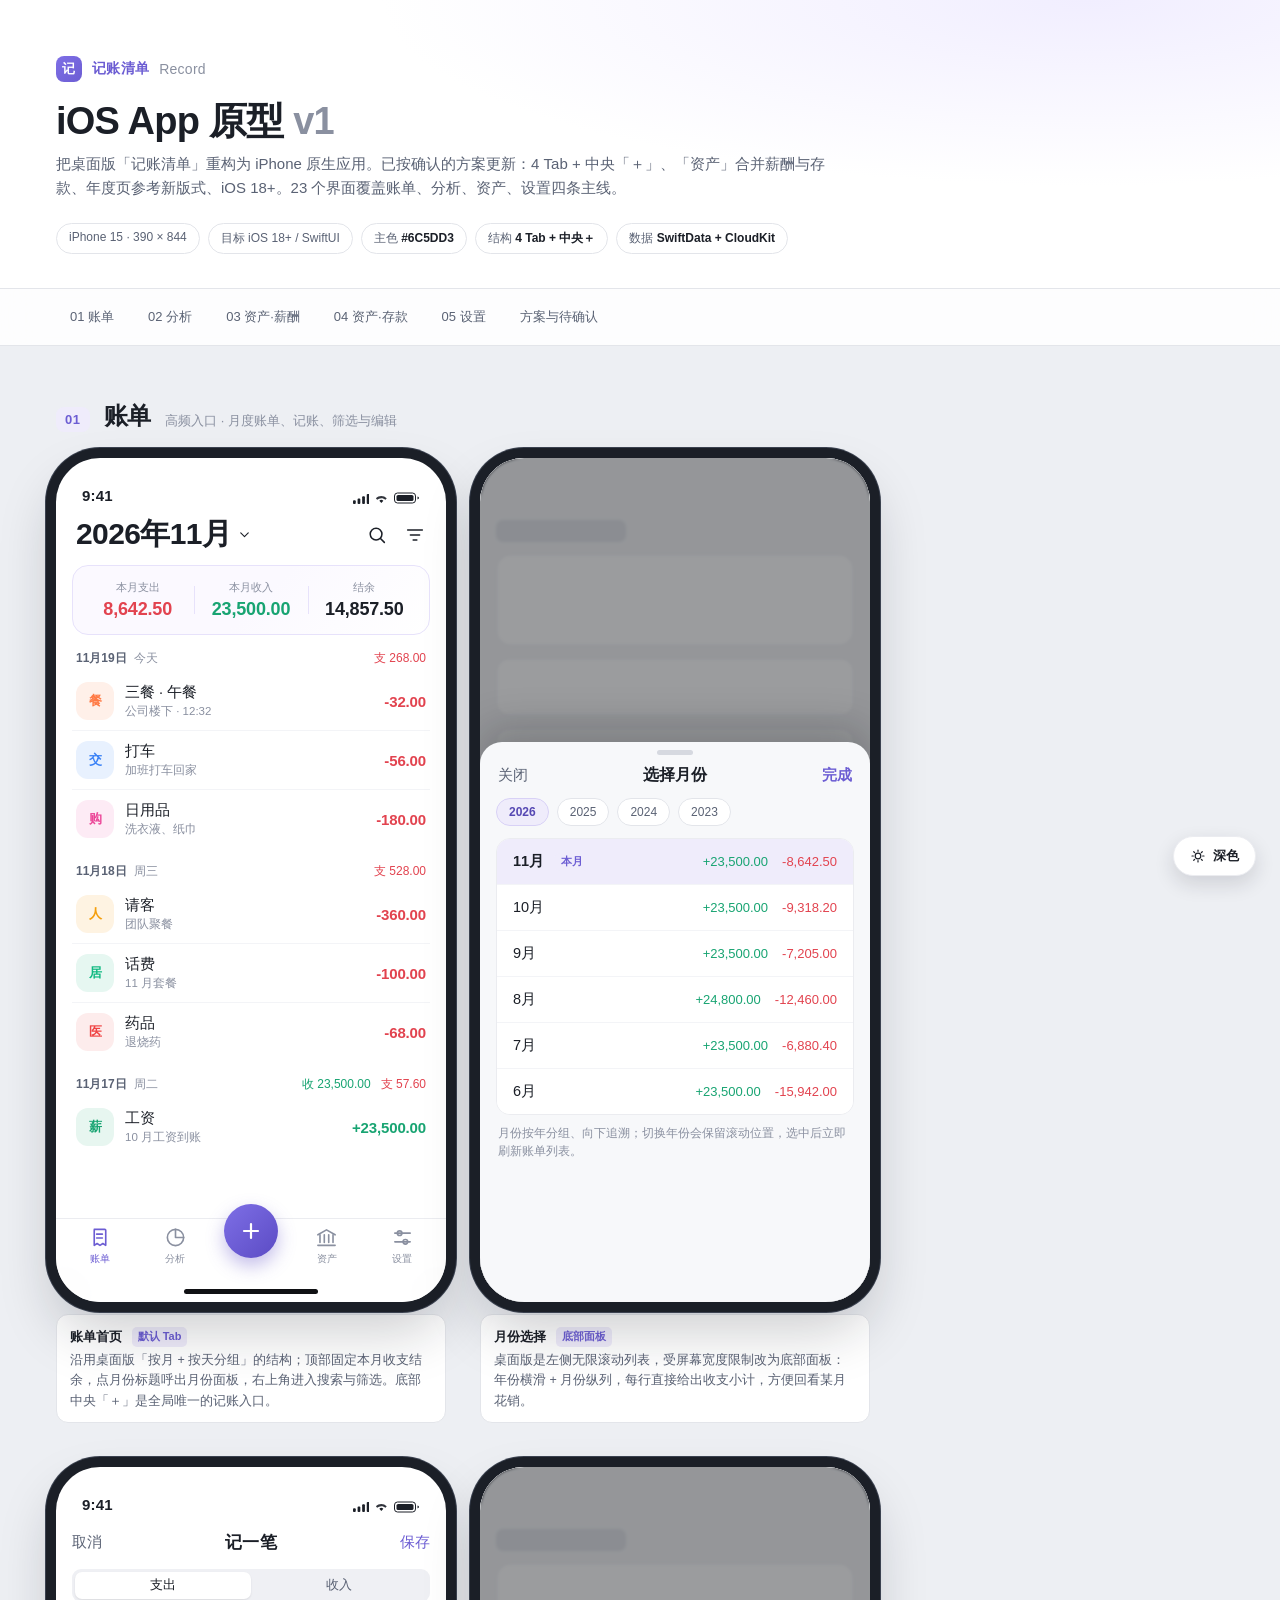
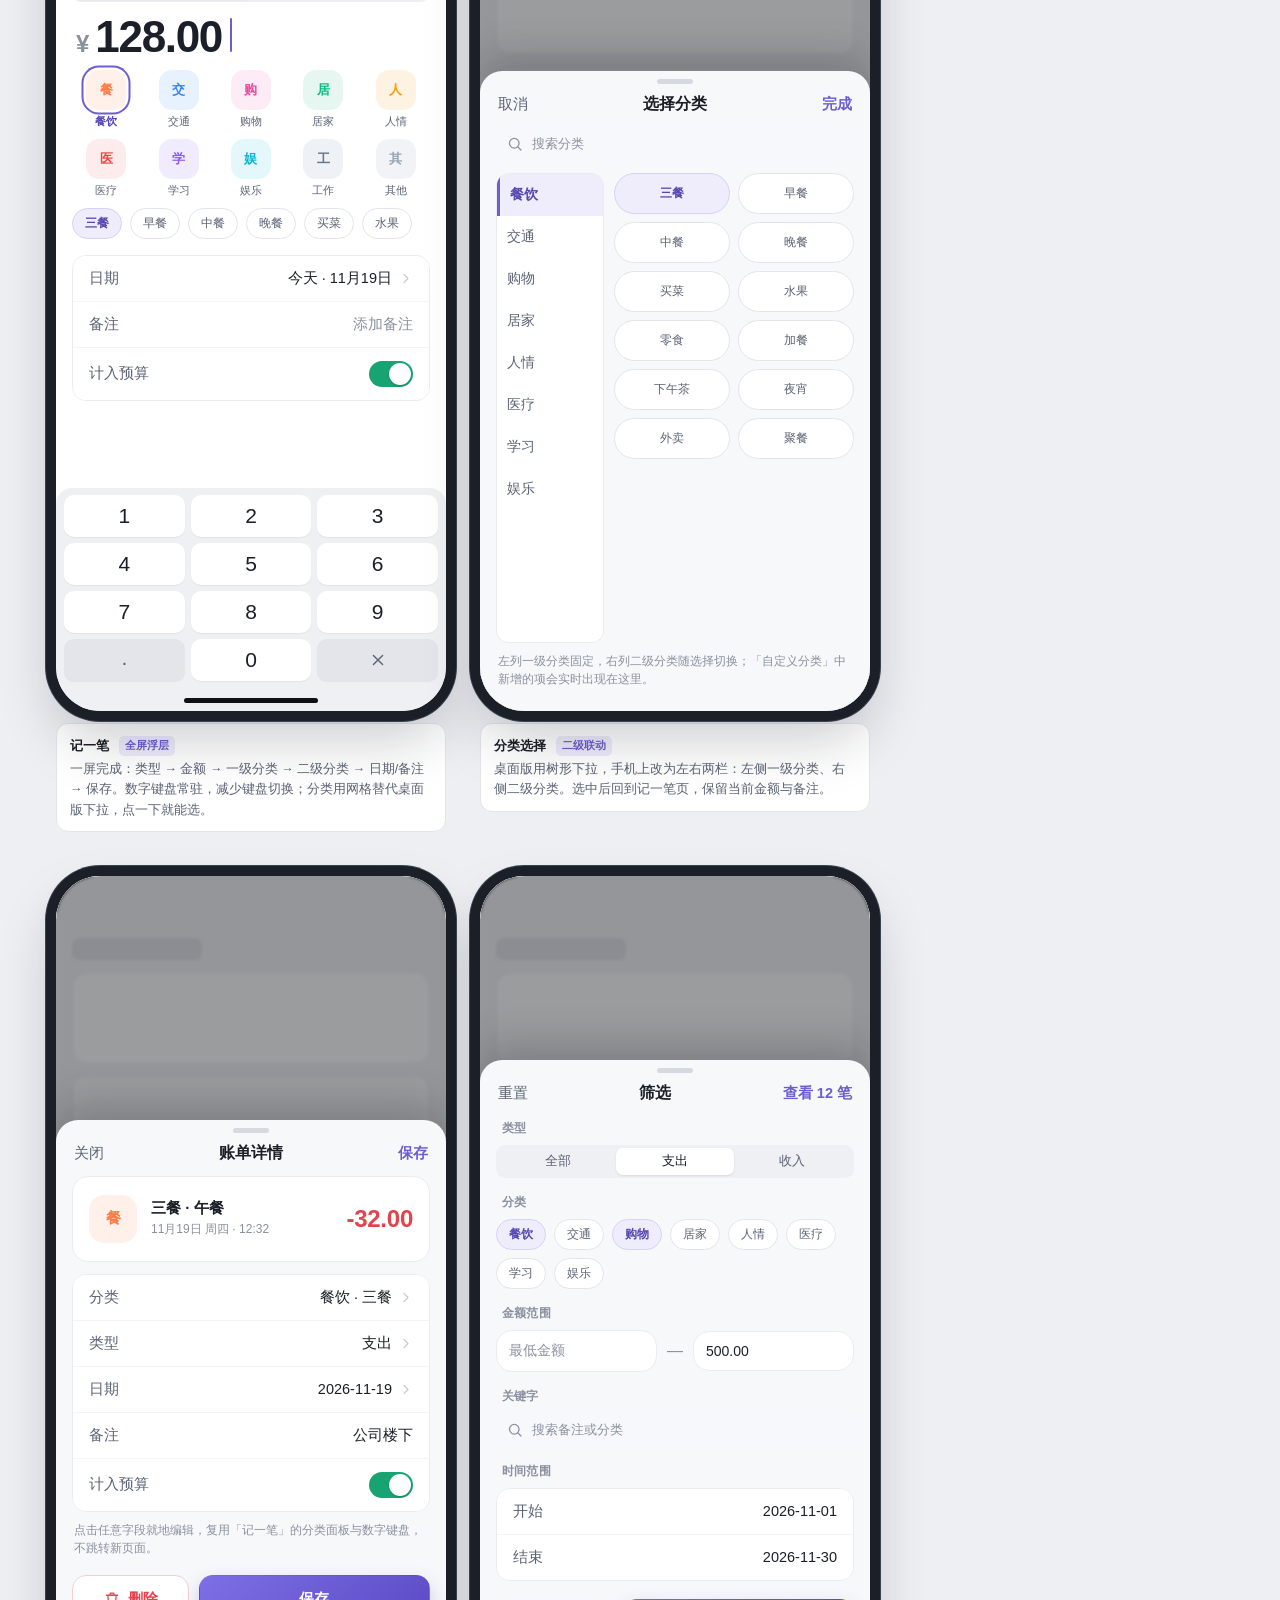
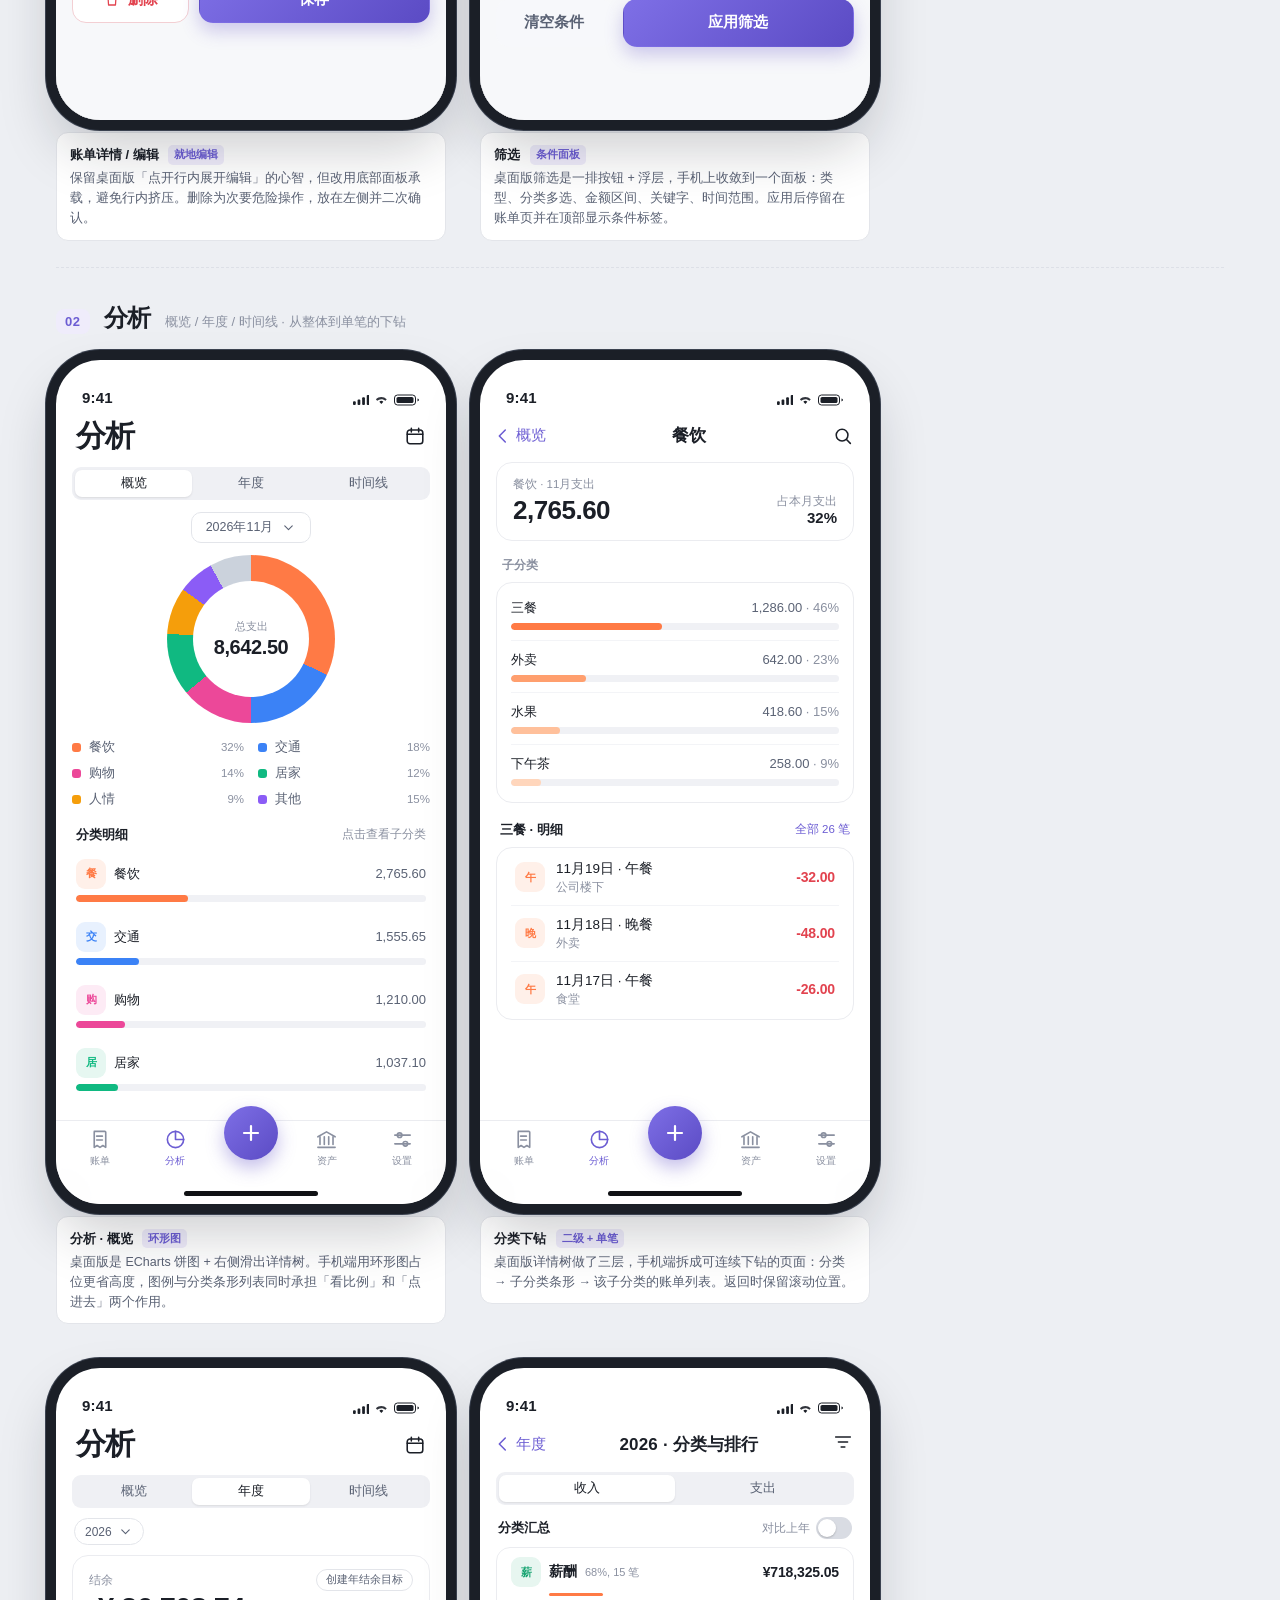
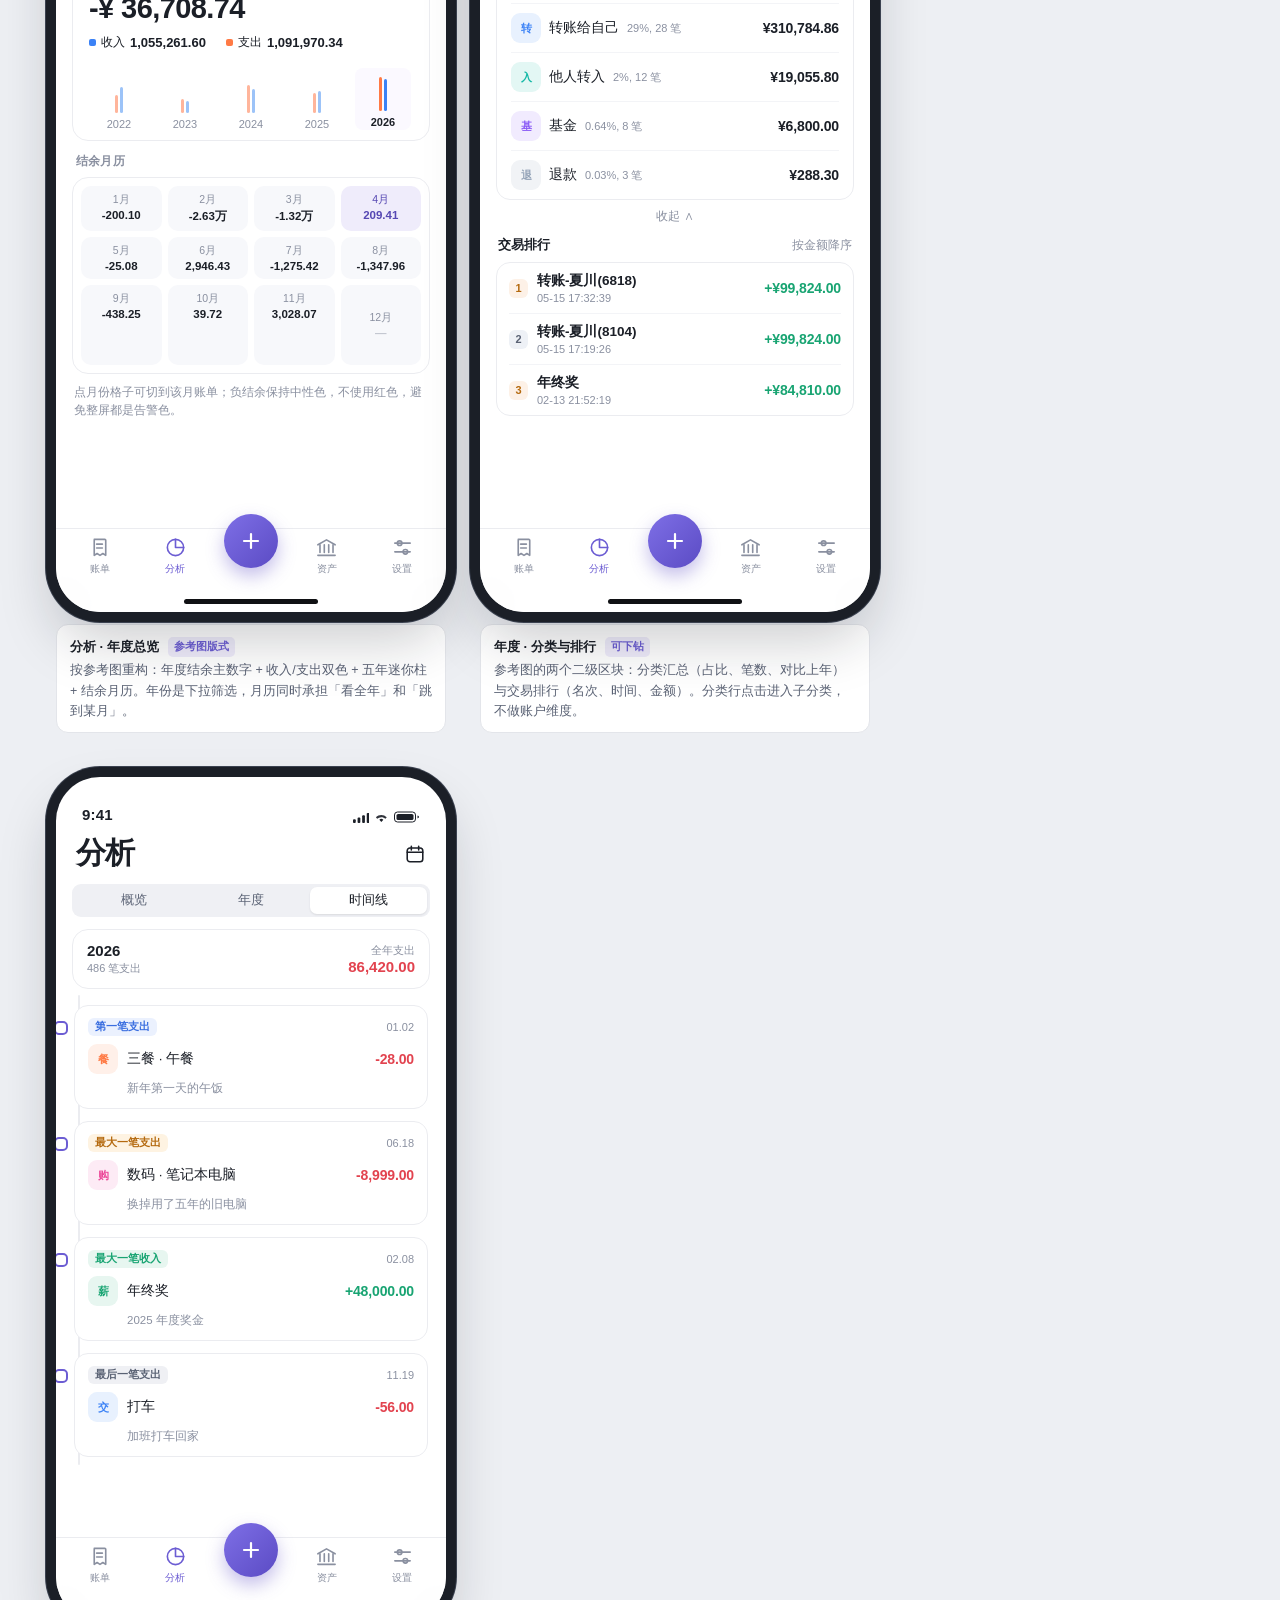
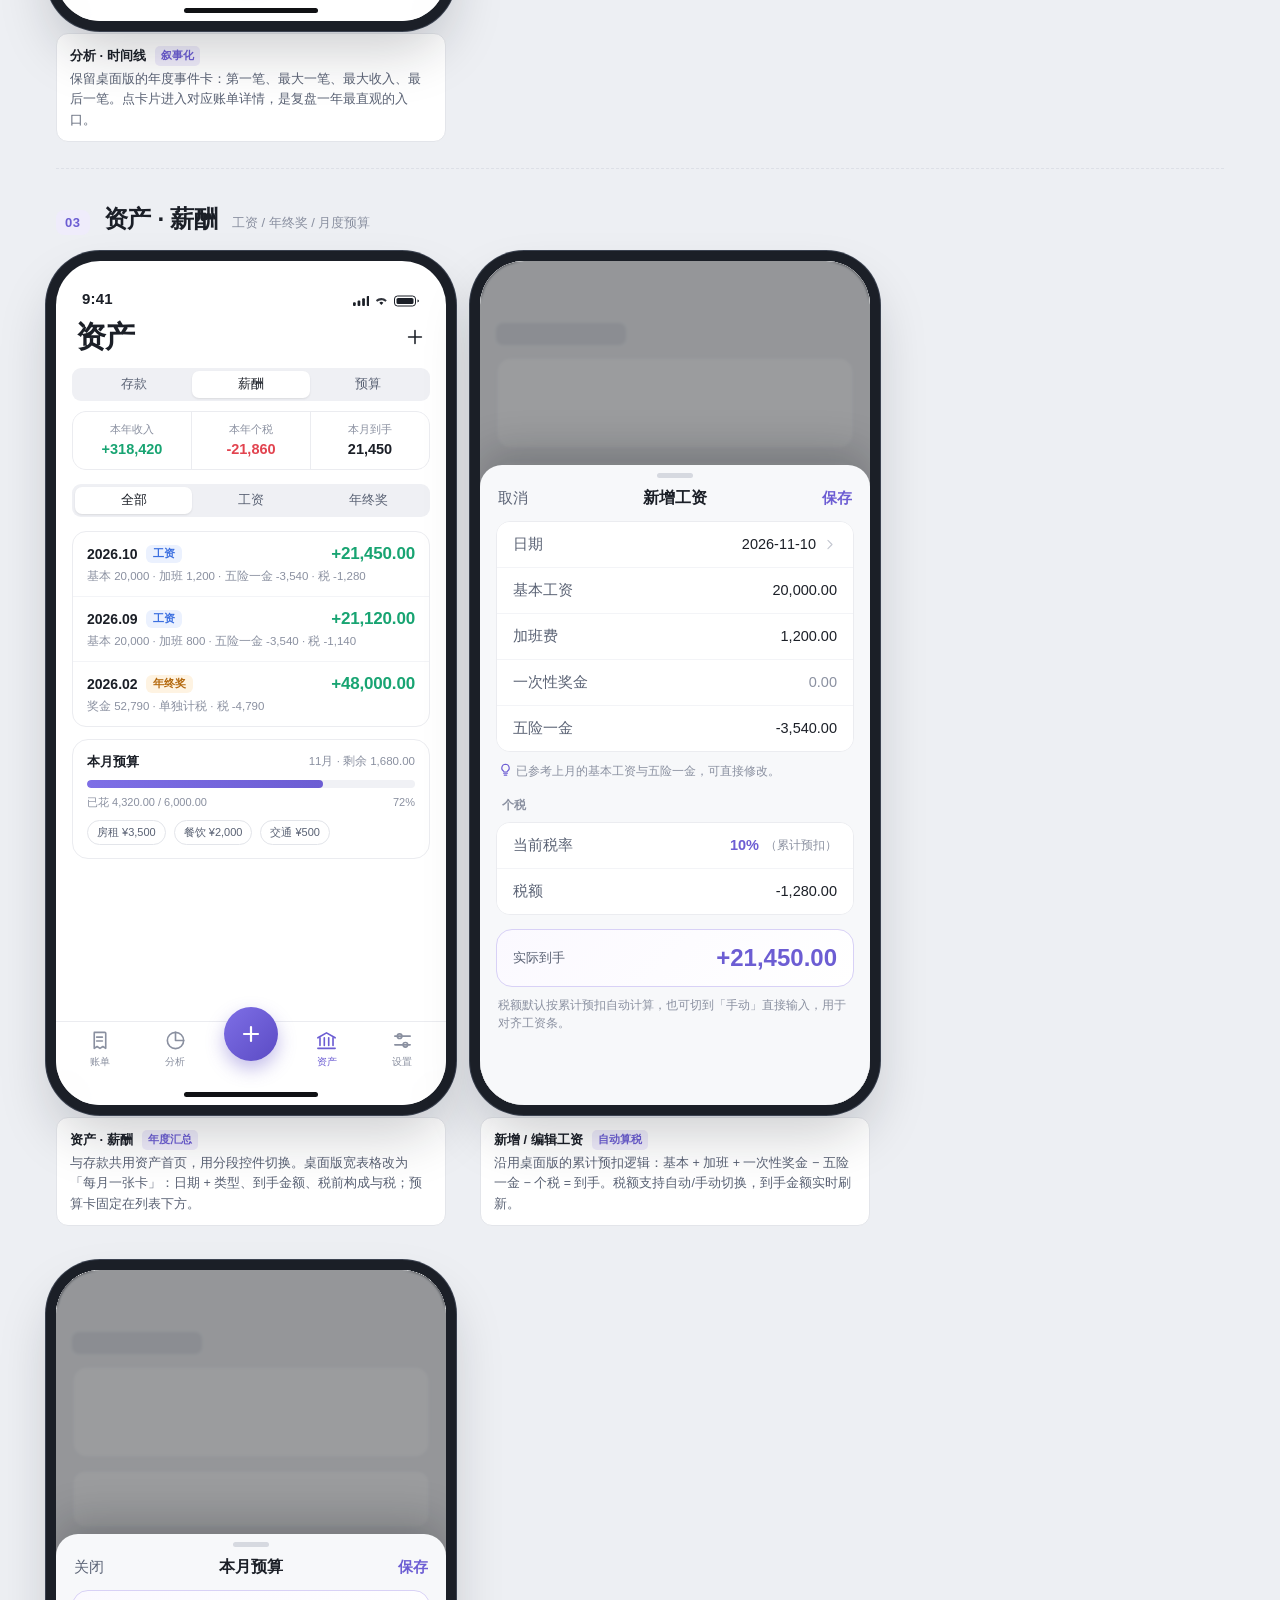
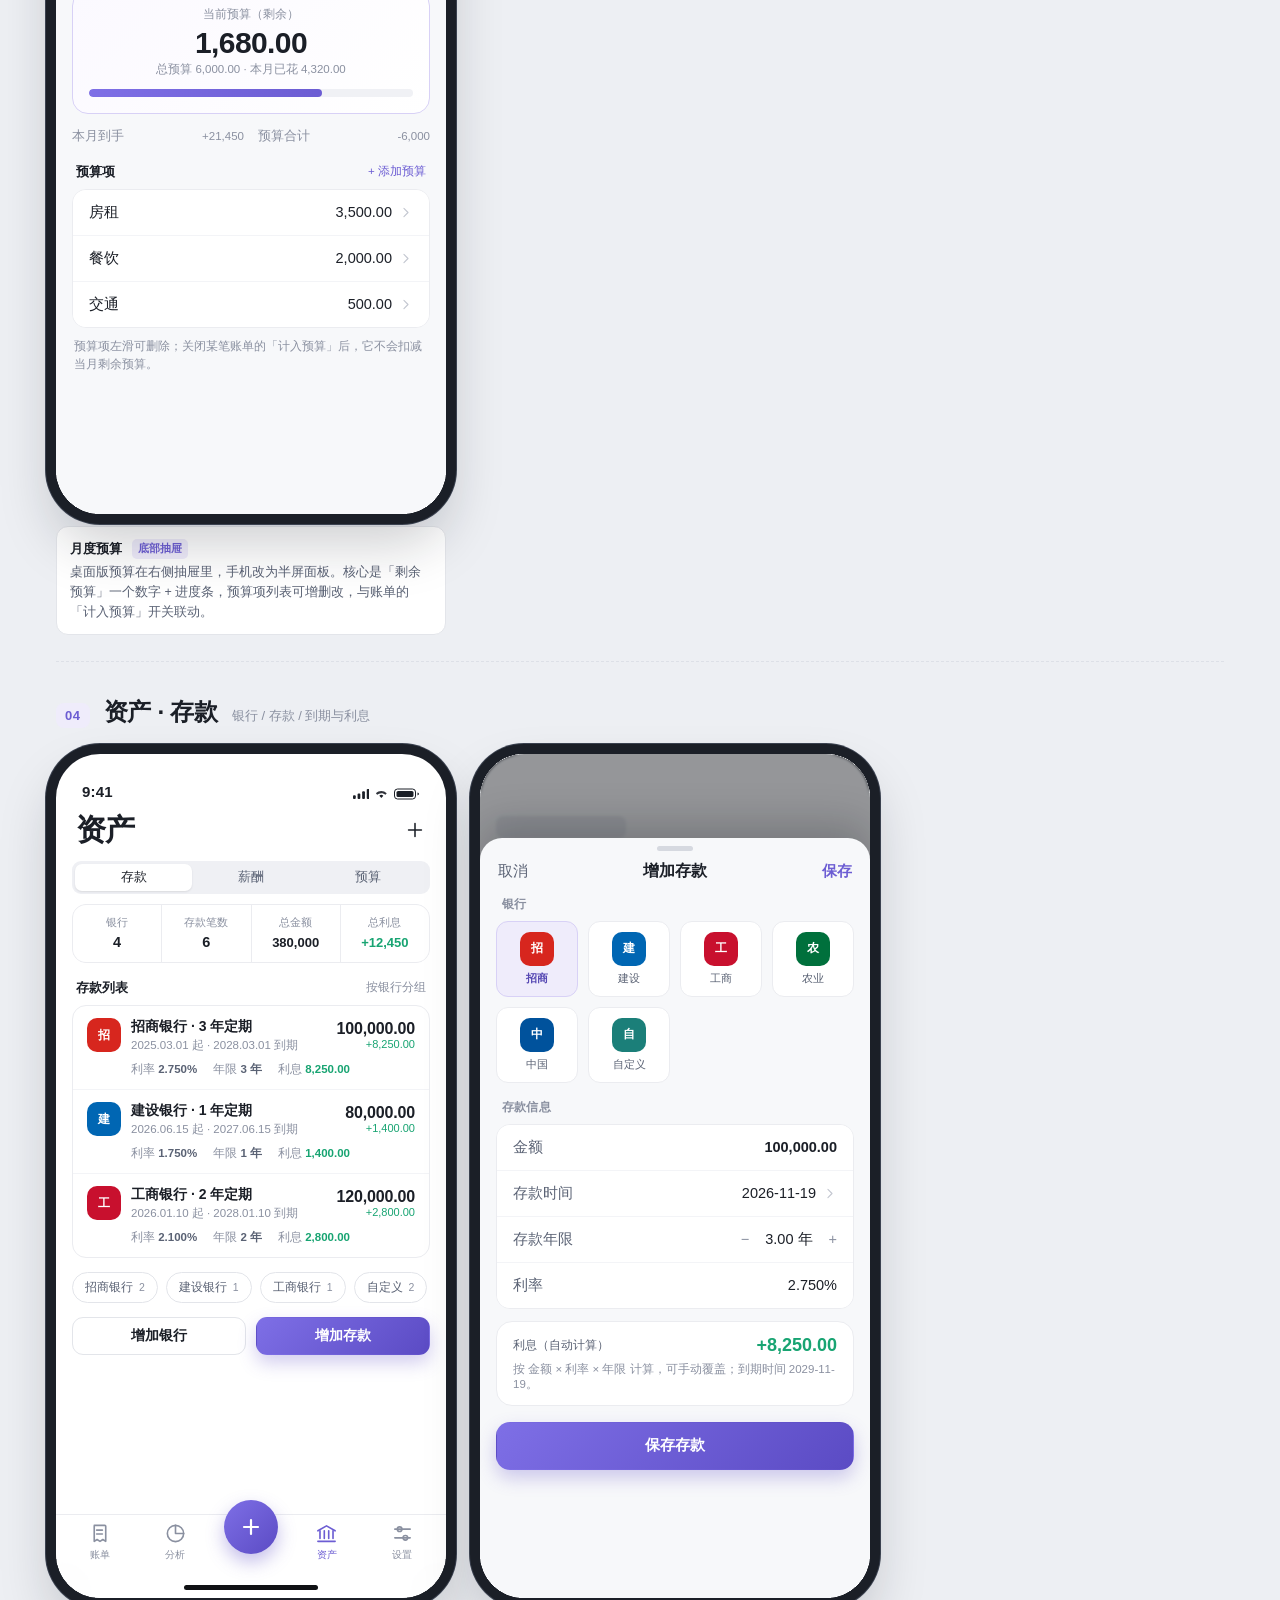
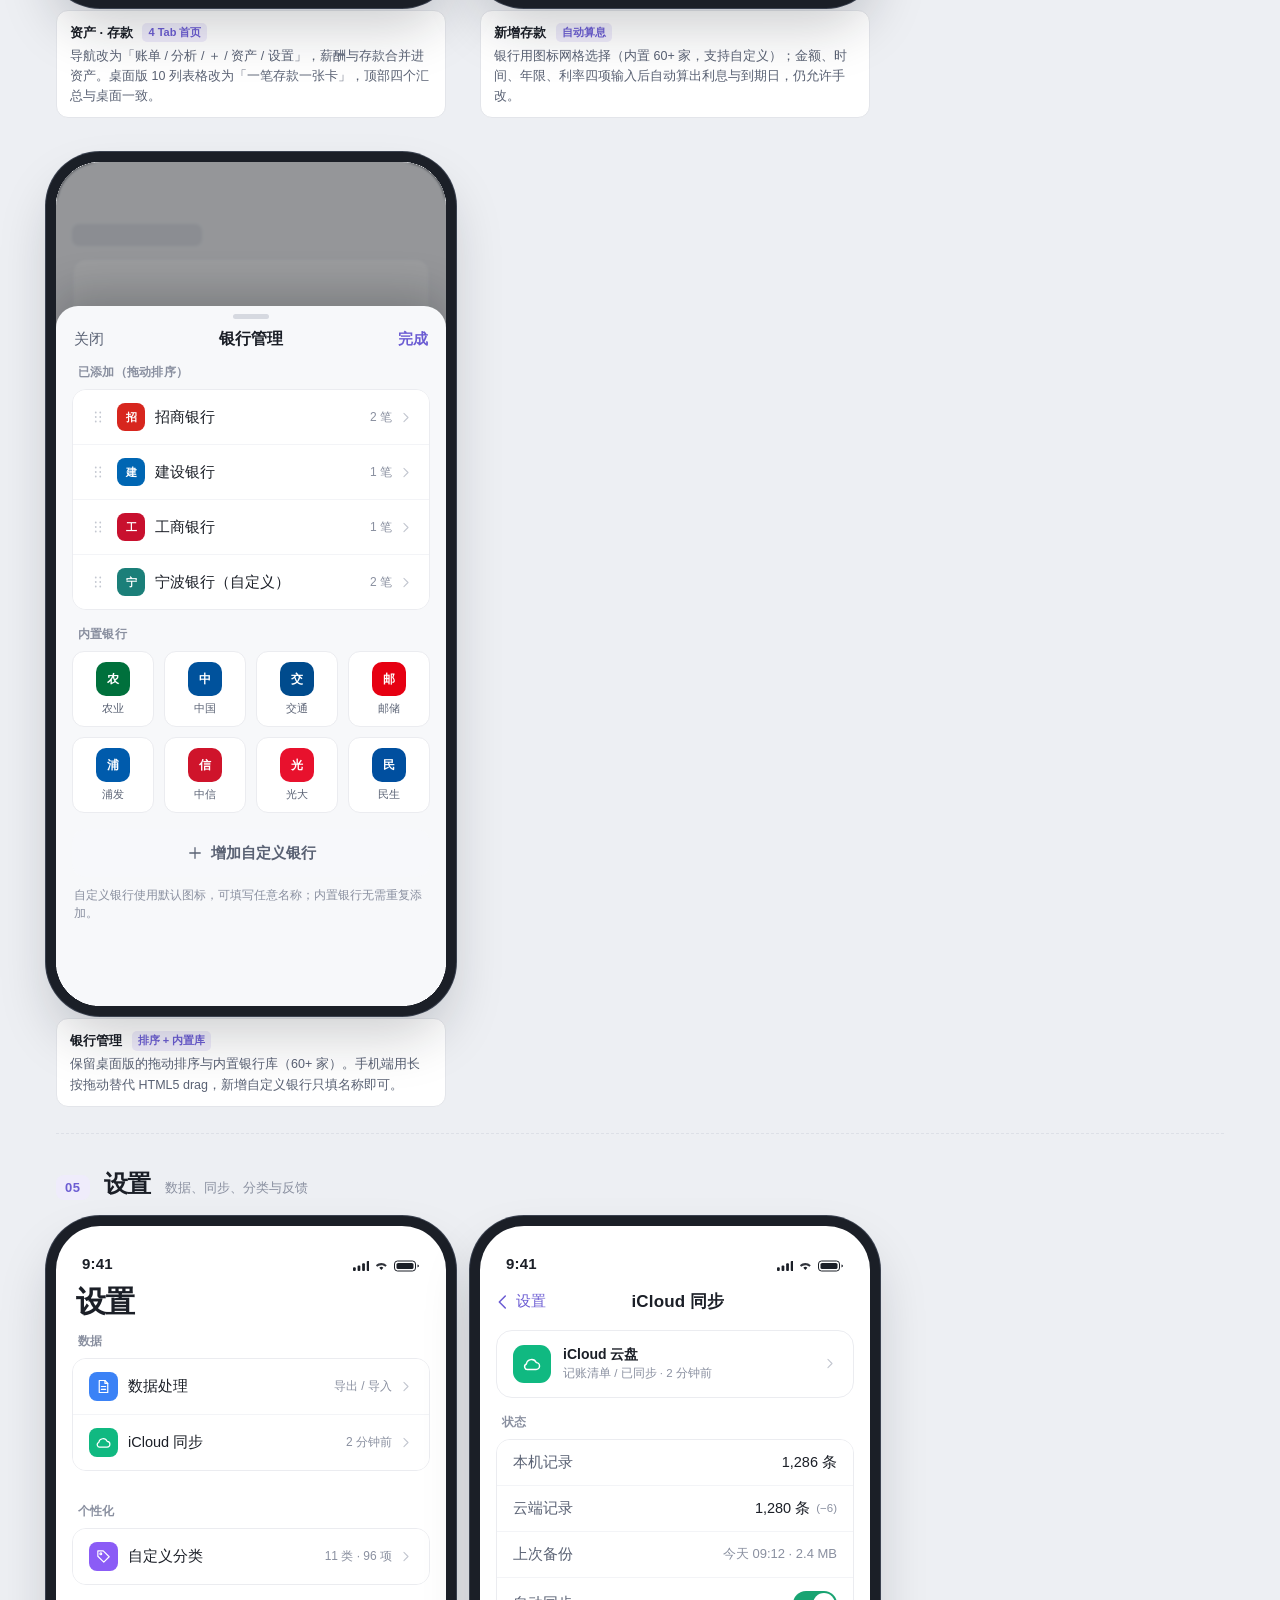
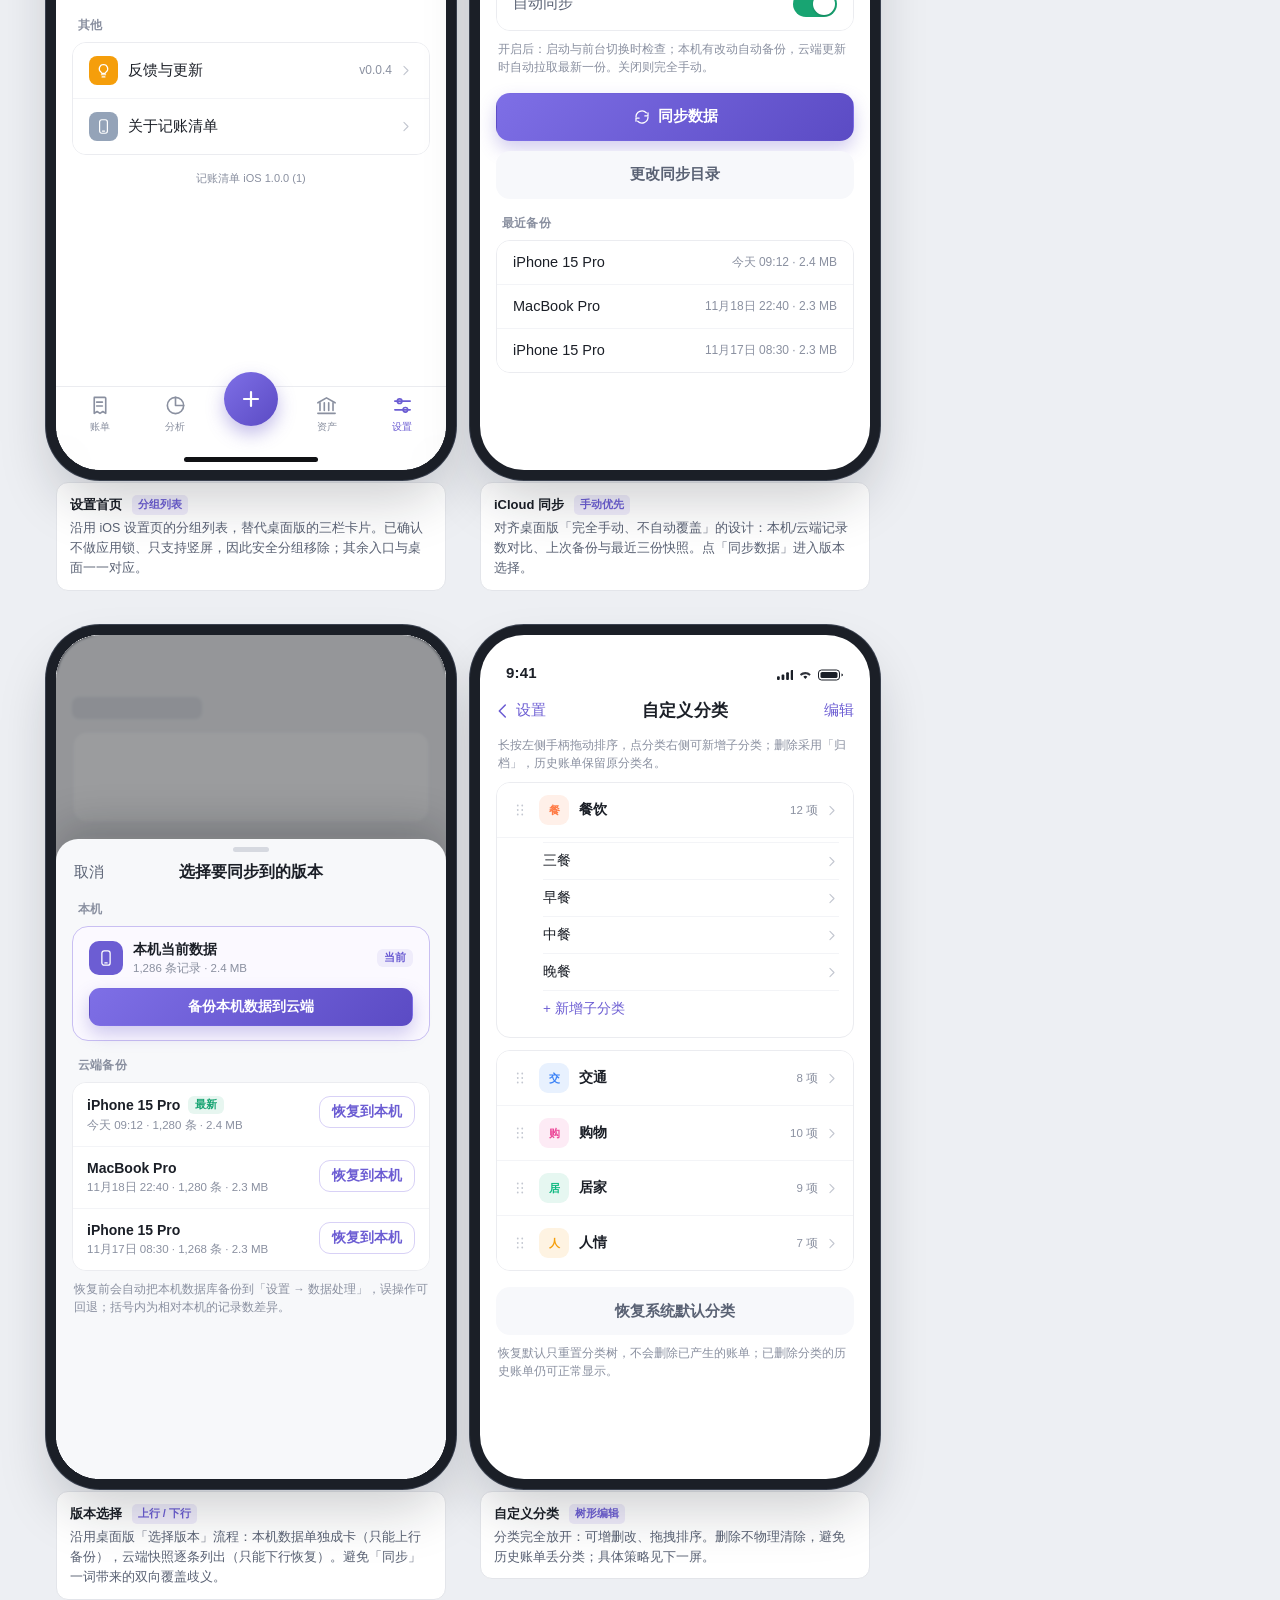
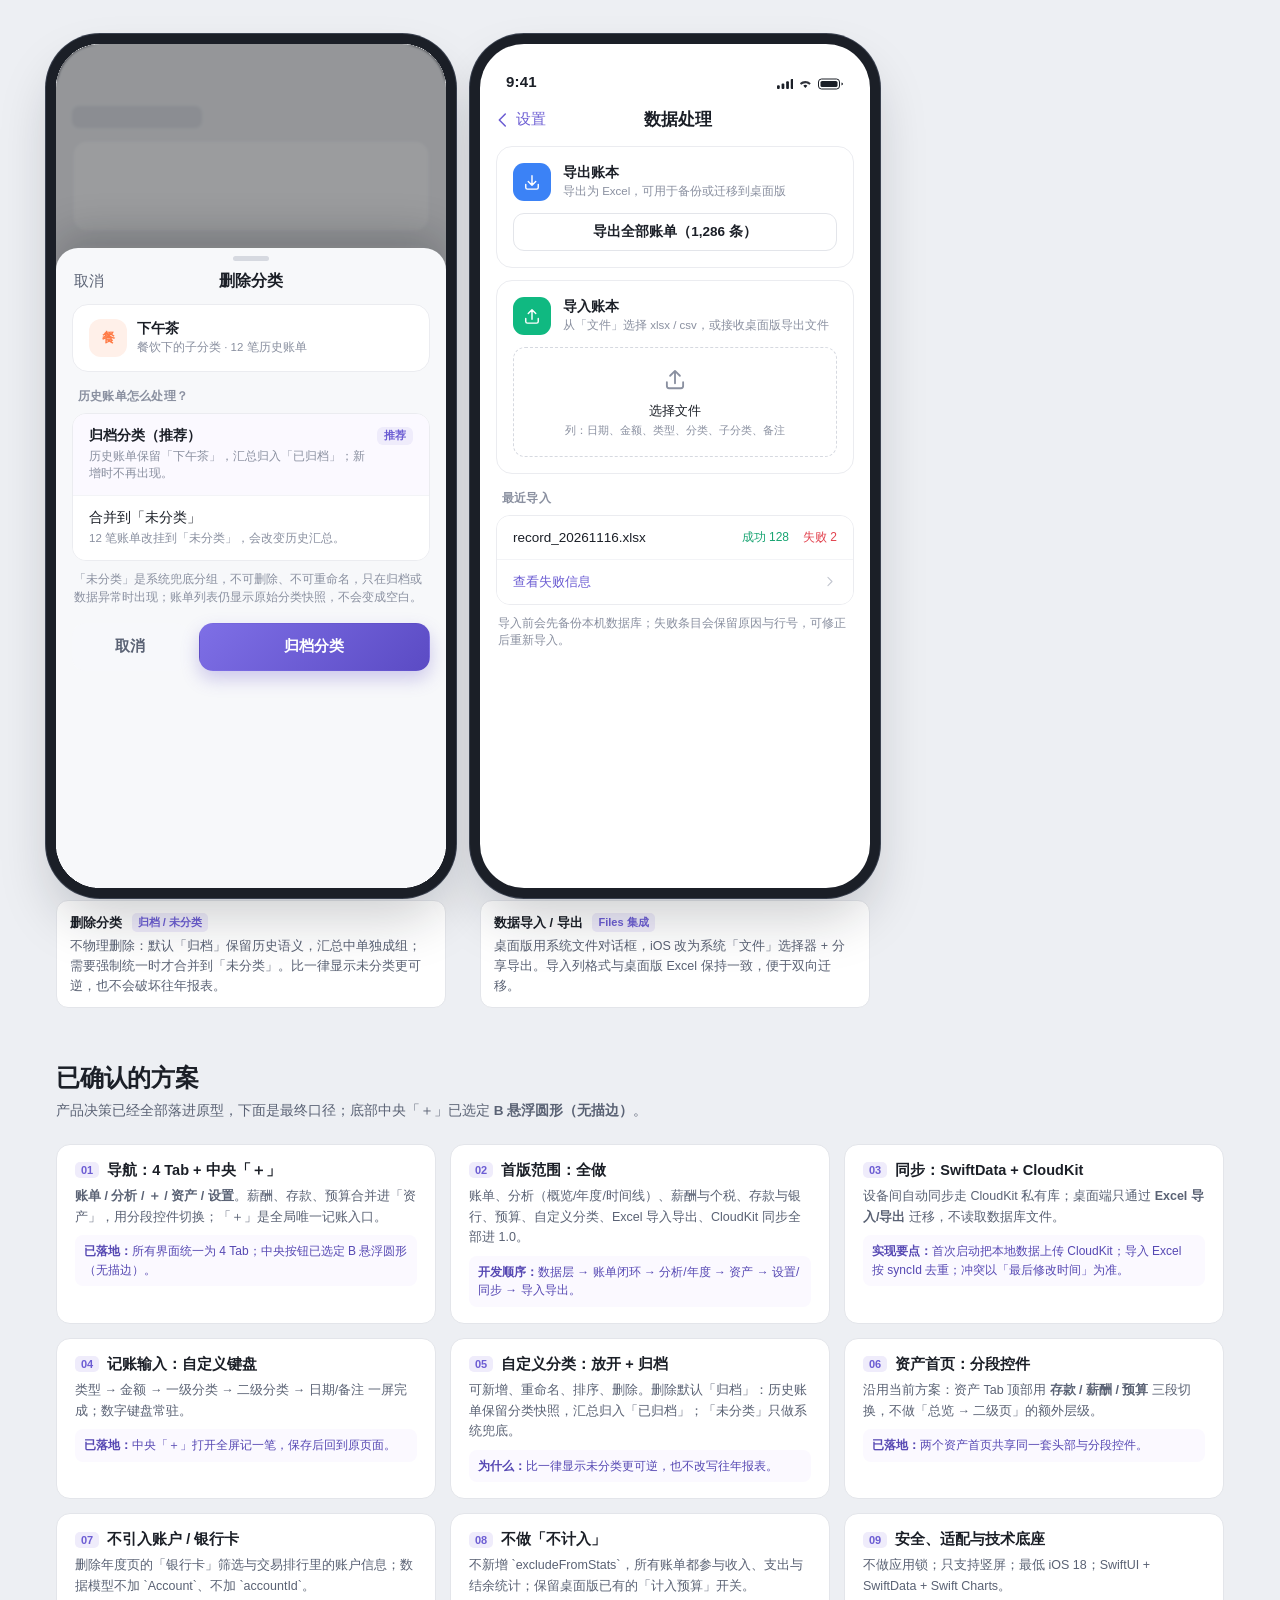
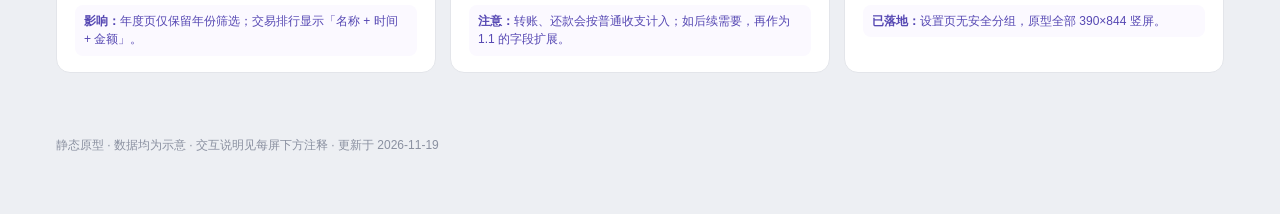
==== prototype/index.html @ 103110d0 "init" ====
<!doctype html>
<html lang="zh-CN">
<head>
<meta charset="utf-8">
<meta name="viewport" content="width=device-width, initial-scale=1">
<title>记账清单 · iOS App 原型 v1</title>
<script>
  (function () {
    var params = new URLSearchParams(location.search);
    var theme = params.get('theme') || localStorage.getItem('record-theme') || 'light';
    document.documentElement.dataset.theme = theme;
  })();
</script>
<style>
:root{
  --board-bg:#EDEFF3; --bg:#F4F5F7; --surface:#FFFFFF; --subtle:#F7F8FB; --track:#F0F1F5;
  --divider-soft:#F3F4F7; --border:#EBECF0; --border-strong:#E3E5EA; --board-border:#DDE0E7;
  --text:#1B1F27; --text2:#5A6274; --text3:#8A90A0;
  --brand:#6C5DD3; --brand-dark:#5648B3; --brand-soft:#EFECFB; --brand-border:#D8D1F6;
  --brand-light:#7E6FE6; --brand-deep:#5B4BC4;
  --exp:#E2434F; --inc:#18A472;
  --chevron:#C3C7D0; --grabber:#D6D9E0; --homebar:#101114;
  --summary-bg:#FBF9FF; --summary-border:#E7E2FB;
  --seg-bg:#EFF0F4; --keypad-bg:#EFF0F4; --key-fn:#E3E5EA;
  --salary-text:#3B6FE0; --salary-bg:#EBF1FE; --bonus-text:#B4690E; --bonus-bg:#FEF3E2; --rank-bg:#FDF1E7; --selection-border:#6C5DD3;
  --sheet-bg:#F7F8FA; --nav-bg:rgba(255,255,255,.86); --tabbar-bg:rgba(255,255,255,.94);
  --board-header-bg:radial-gradient(120% 140% at 85% 0%,#F1EEFF 0%,#FFFFFF 46%,#FFFFFF 100%);
  --muted-bar:#E4E6EC; --track-chip:#EEF1F6; --toggle-off:#D9DCE3; --danger-border:#F3CFD3;
}
:root[data-theme="dark"]{
  --board-bg:#0B0D11; --bg:#0F1115; --surface:#171A21; --subtle:#1B1F27; --track:#242832;
  --divider-soft:#22262F; --border:#2A2F3A; --border-strong:#333A46; --board-border:#2A2F3A;
  --text:#F2F4F8; --text2:#B4BCCA; --text3:#8A93A5;
  --brand:#9B8CFF; --brand-dark:#C4BAFF; --brand-soft:#2A2440; --brand-border:#4A4070;
  --brand-light:#8B7BF0; --brand-deep:#6C5DD3;
  --exp:#FF6B76; --inc:#3FD39A;
  --chevron:#5A6274; --grabber:#3A404C; --homebar:#F2F4F8;
  --summary-bg:#1C1830; --summary-border:#2F2848;
  --seg-bg:#242832; --keypad-bg:#11141A; --key-fn:#2A2F3A;
  --salary-text:#8FB2FF; --salary-bg:#1E2A44; --bonus-text:#FFC15C; --bonus-bg:#3A2B17; --rank-bg:#3A2B17; --selection-border:#3F3A5C;
  --sheet-bg:#161920; --nav-bg:rgba(15,17,21,.86); --tabbar-bg:rgba(23,26,33,.94);
  --board-header-bg:radial-gradient(120% 140% at 85% 0%,#1C1830 0%,#0F1115 46%,#0F1115 100%);
  --muted-bar:#2A2F3A; --track-chip:#242832; --toggle-off:#3A404C; --danger-border:#5A2A2F;
}
*{box-sizing:border-box;-webkit-font-smoothing:antialiased}
html,body{margin:0}
body{background:var(--board-bg);color:var(--text);font-family:-apple-system,BlinkMacSystemFont,"SF Pro Text","PingFang SC","Helvetica Neue",Arial,sans-serif}

.board-header{padding:56px 56px 34px;background:var(--board-header-bg);border-bottom:1px solid var(--border-strong)}
.brand{display:flex;align-items:center;gap:10px;font-size:14px;font-weight:600;letter-spacing:.02em;color:var(--brand)}
.brand .dot{width:26px;height:26px;border-radius:8px;background:linear-gradient(135deg,var(--brand-light),var(--brand));display:grid;place-items:center;color:#fff;font-size:13px;font-weight:700}
.brand .en{color:var(--text3);font-weight:500}
.board-header h1{margin:18px 0 8px;font-size:38px;line-height:1.15;letter-spacing:-.02em}
.board-header .sub{margin:0;max-width:780px;font-size:15px;line-height:1.65;color:var(--text2)}
.meta{display:flex;flex-wrap:wrap;gap:8px;margin-top:22px}
.pill{font-size:12px;color:var(--text2);background:var(--surface);border:1px solid var(--border-strong);border-radius:999px;padding:6px 12px}
.pill b{color:var(--text);font-weight:600}

.board-nav{position:sticky;top:0;z-index:20;display:flex;gap:6px;flex-wrap:wrap;padding:12px 56px;background:var(--nav-bg);backdrop-filter:blur(18px);border-bottom:1px solid var(--border-strong)}
.board-nav a,.board-nav a:visited{font-size:13px;color:var(--text2);text-decoration:none;padding:7px 14px;border-radius:8px}
.board-nav a:hover{background:var(--brand-soft);color:var(--brand-dark)}

main{padding:20px 56px}
.group{padding:34px 0 26px;border-bottom:1px dashed var(--board-border);scroll-margin-top:64px}
.group:last-child{border-bottom:none}
.group-head{display:flex;align-items:flex-end;gap:14px;margin-bottom:26px}
.group-num{font-size:13px;font-weight:700;color:var(--brand);background:var(--brand-soft);border-radius:8px;padding:5px 9px;letter-spacing:.04em}
.group-head h2{margin:0;font-size:24px;letter-spacing:-.01em}
.group-head p{margin:0 0 2px;font-size:13px;color:var(--text3);line-height:1.5}

.screens{display:flex;flex-wrap:wrap;gap:44px 34px;align-items:flex-start}
figure{margin:0;width:390px;display:flex;flex-direction:column;gap:12px}
figcaption{font-size:12.5px;line-height:1.62;color:var(--text2);background:var(--surface);border:1px solid var(--border-strong);border-radius:12px;padding:11px 13px}
figcaption b{display:block;margin-bottom:3px;font-size:13px;color:var(--text);font-weight:600}
.tagline{display:inline-block;font-size:11px;font-weight:600;color:var(--brand);background:var(--brand-soft);border-radius:5px;padding:1px 6px;margin-left:6px;vertical-align:1px}

.phone{position:relative;width:390px;height:844px;flex:0 0 auto;overflow:hidden;background:var(--surface);border-radius:44px;display:flex;flex-direction:column;box-shadow:0 0 0 10px #1B1F27,0 0 0 11px #3B4250,0 28px 56px rgba(20,23,32,.22)}

.sb{height:54px;flex:0 0 54px;display:flex;align-items:flex-end;justify-content:space-between;padding:0 26px 8px;font-size:15px;font-weight:600;letter-spacing:.01em}
.sb-icons{display:flex;align-items:center;gap:5px}
.sb-icons svg{height:11px;width:auto;fill:currentColor}
.sb-icons .battery{height:12px}

.nav{flex:0 0 44px;display:flex;align-items:center;justify-content:space-between;padding:0 16px;gap:8px}
.nav-title{font-size:17px;font-weight:600;letter-spacing:.01em}
.nav .link{font-size:15px;color:var(--brand)}
.nav .link.muted{color:var(--text2)}
.nav .icons{display:flex;gap:16px;color:var(--text)}
.nav .icons svg,.nav .back svg{width:22px;height:22px}
.nav .back{display:flex;align-items:center;gap:2px;font-size:15px;color:var(--brand);margin-left:-4px}

.ico{width:22px;height:22px;fill:none;stroke:currentColor;stroke-width:1.7;stroke-linecap:round;stroke-linejoin:round;flex:0 0 auto}
.ico.sm{width:18px;height:18px}
.ico.xs{width:15px;height:15px;stroke-width:1.8}
.chev{color:var(--chevron)}

.large{padding:2px 20px 10px;display:flex;align-items:center;justify-content:space-between;gap:10px}
.large h3{margin:0;font-size:30px;font-weight:700;letter-spacing:-.02em;display:flex;align-items:center;gap:6px}
.large .icons{display:flex;gap:16px}

.body{flex:1;min-height:0;overflow:hidden;padding:0 16px}

.card{background:var(--surface);border:1px solid var(--border);border-radius:16px}
.muted{color:var(--text3)}
.nums{font-variant-numeric:tabular-nums}
.b600{font-weight:600}
.exp{color:var(--exp)} .inc{color:var(--inc)} .pri{color:var(--brand)}

.summary{display:flex;padding:14px 8px;border-radius:16px;background:linear-gradient(135deg,var(--summary-bg) 0%,var(--summary-bg) 52%,var(--surface) 100%);border:1px solid var(--summary-border)}
.summary .col{flex:1;text-align:center;position:relative}
.summary .col+.col::before{content:"";position:absolute;left:0;top:6px;bottom:6px;width:1px;background:var(--summary-border)}
.summary .lbl{display:block;font-size:11px;color:var(--text3);margin-bottom:4px}
.summary .num{font-size:18px;font-weight:700;letter-spacing:-.01em;font-variant-numeric:tabular-nums}

.day-head{display:flex;align-items:center;justify-content:space-between;padding:15px 4px 5px;font-size:12px;color:var(--text3)}
.day-head .l{display:flex;align-items:center;gap:7px}
.day-head .d{font-size:12px;font-weight:600;color:var(--text2)}
.day-head .sum{display:flex;gap:10px;font-variant-numeric:tabular-nums}

.row{display:flex;align-items:center;gap:11px;padding:10px 4px}
.row+.row{border-top:1px solid var(--divider-soft)}
.cat{width:38px;height:38px;border-radius:12px;background:var(--bgc);color:var(--c);display:grid;place-items:center;font-size:13px;font-weight:600;flex:0 0 auto;font-style:normal}
.cat.lg{width:48px;height:48px;border-radius:15px;font-size:15px}
.cat.sm{width:30px;height:30px;border-radius:9px;font-size:11px}
.row-main{flex:1;min-width:0}
.row-title{font-size:14.5px;font-weight:500;display:flex;align-items:center;gap:6px}
.row-sub{font-size:11.5px;color:var(--text3);margin-top:2px;white-space:nowrap;overflow:hidden;text-overflow:ellipsis}
.amt{font-size:15px;font-weight:600;font-variant-numeric:tabular-nums;letter-spacing:-.01em;white-space:nowrap}

.tabbar{position:relative;flex:0 0 84px;display:flex;padding:7px 6px 0;border-top:1px solid var(--border);background:var(--tabbar-bg);backdrop-filter:blur(20px)}
.tab{flex:1;display:flex;flex-direction:column;align-items:center;gap:3px;font-size:10px;color:var(--text3)}
.tab svg{width:23px;height:23px}
.tab.on{color:var(--brand)}
.tab.add{position:relative;align-items:center}
.tab.add .plus{width:54px;height:54px;border-radius:50%;background:linear-gradient(135deg,var(--brand-light),var(--brand-deep));color:#fff;display:grid;place-items:center;margin-top:-22px;box-shadow:0 8px 18px rgba(92,75,196,.36)}
.tab.add .plus svg{width:24px;height:24px;stroke-width:2.2}
.homebar{position:absolute;left:50%;bottom:8px;transform:translateX(-50%);width:134px;height:5px;border-radius:3px;background:var(--homebar)}
.fab{position:absolute;right:18px;bottom:100px;width:54px;height:54px;border-radius:18px;background:linear-gradient(135deg,var(--brand-light),var(--brand-deep));color:#fff;display:grid;place-items:center;box-shadow:0 10px 22px rgba(92,75,196,.42)}
.fab svg{width:26px;height:26px;stroke-width:2.2}

.seg{display:flex;background:var(--seg-bg);border-radius:9px;padding:3px}
.seg span{flex:1;text-align:center;padding:5px 0;border-radius:7px;font-size:12.5px;font-weight:500;color:var(--text2)}
.seg .on{background:var(--surface);color:var(--text);box-shadow:0 1px 2px rgba(27,31,39,.1)}

.searchbar{display:flex;align-items:center;gap:8px;background:var(--subtle);border-radius:10px;padding:8px 10px;font-size:13px;color:var(--text3)}

.tag{display:inline-flex;align-items:center;gap:4px;font-size:10.5px;font-weight:600;border-radius:6px;padding:2px 7px}
.tag.salary{color:var(--salary-text);background:var(--salary-bg)}
.tag.bonus{color:var(--bonus-text);background:var(--bonus-bg)}

.sheet-scrim{position:absolute;inset:0;background:rgba(18,20,26,.42);backdrop-filter:blur(1.5px);z-index:5}
.under{position:absolute;inset:0;background:var(--bg);padding:62px 16px 0;display:flex;flex-direction:column;gap:12px;z-index:1}
.under-nav{height:22px;width:130px;border-radius:7px;background:var(--border-strong)}
.under-block{height:92px;border-radius:15px;background:var(--surface);border:1px solid var(--border)}
.under-row{height:58px;border-radius:13px;background:var(--surface);border:1px solid var(--border)}
.sheet{position:absolute;left:0;right:0;bottom:0;z-index:6;display:flex;flex-direction:column;background:var(--sheet-bg);border-radius:22px 22px 0 0;overflow:hidden;box-shadow:0 -14px 40px rgba(15,17,21,.22)}
.grabber{width:36px;height:5px;border-radius:3px;background:var(--grabber);margin:8px auto 0;flex:0 0 auto}
.sheet-head{flex:0 0 auto;display:flex;align-items:center;justify-content:space-between;padding:10px 18px 12px}
.sheet-head .st{font-size:16px;font-weight:600}
.sheet-head .link{font-size:14.5px;color:var(--text2)}
.sheet-head .link.strong{color:var(--brand);font-weight:600}
.sheet-body{flex:1;min-height:0;overflow:hidden;padding:0 16px 20px}

.field{display:flex;align-items:center;justify-content:space-between;gap:12px;padding:13px 16px;background:var(--surface);border-bottom:1px solid var(--divider-soft);font-size:14.5px}
.field:last-child{border-bottom:none}
.field .lb{color:var(--text2);flex:0 0 auto}
.field .vl{color:var(--text);text-align:right;display:flex;align-items:center;gap:6px}
.field .fl{display:flex;align-items:center;gap:10px;min-width:0}
.field .vl.muted{color:var(--text3)}
.group-card{background:var(--surface);border-radius:14px;overflow:hidden;border:1px solid var(--border)}
.group-label{font-size:12px;font-weight:600;color:var(--text3);padding:16px 6px 8px;letter-spacing:.02em}

.toggle{width:44px;height:26px;border-radius:13px;background:var(--inc);position:relative;flex:0 0 auto}
.toggle::after{content:"";position:absolute;top:2px;right:2px;width:22px;height:22px;border-radius:11px;background:var(--surface);box-shadow:0 1px 2px rgba(0,0,0,.2)}
.toggle.off{background:var(--toggle-off)}
.toggle.off::after{right:auto;left:2px}

.btn{display:flex;align-items:center;justify-content:center;gap:7px;height:48px;border-radius:14px;font-size:15px;font-weight:600;background:var(--surface);border:1px solid var(--border-strong);color:var(--text)}
.btn.primary{background:linear-gradient(135deg,var(--brand-light),var(--brand-deep));border-color:transparent;color:#fff;box-shadow:0 8px 18px rgba(92,75,196,.28)}
.btn.danger{color:var(--exp);border-color:var(--danger-border)}
.btn.ghost{background:var(--subtle);border-color:transparent;color:var(--text2)}
.btn.sm{height:38px;font-size:13.5px;border-radius:11px}

.keypad{display:grid;grid-template-columns:repeat(3,1fr);gap:6px;padding:7px 8px 30px;background:var(--keypad-bg);border-radius:16px 16px 0 0;flex:0 0 auto}
.key{height:42px;border-radius:10px;background:var(--surface);display:grid;place-items:center;font-size:21px;font-weight:500;box-shadow:0 1px 1px rgba(27,31,39,.06)}
.key.fn{background:var(--border-strong);font-size:14px;font-weight:600;color:var(--text2)}
.key svg{width:20px;height:20px}

.donut{width:168px;height:168px;border-radius:50%;position:relative;margin:6px auto 0;background:conic-gradient(#FF7A45 0 32%,#3B82F6 32% 50%,#EC4899 50% 64%,#10B981 64% 76%,#F59E0B 76% 85%,#8B5CF6 85% 92%,#CBD2DC 92% 100%)}
.donut::after{content:"";position:absolute;inset:26px;border-radius:50%;background:var(--surface)}
.donut .center{position:absolute;inset:0;display:flex;flex-direction:column;align-items:center;justify-content:center;z-index:2;gap:2px}
.donut .center .k{font-size:11px;color:var(--text3)}
.donut .center .v{font-size:20px;font-weight:700;letter-spacing:-.02em;font-variant-numeric:tabular-nums}

.legend{display:grid;grid-template-columns:1fr 1fr;gap:9px 14px;margin-top:16px}
.legend .it{display:flex;align-items:center;gap:8px;font-size:12.5px;color:var(--text2)}
.legend .sw{width:9px;height:9px;border-radius:3px;flex:0 0 auto}
.legend .nm{flex:1}
.legend .pc{color:var(--text3);font-variant-numeric:tabular-nums;font-size:11.5px}

.bar-list{display:flex;flex-direction:column;gap:2px}
.bar-item{padding:9px 4px}
.bar-top{display:flex;align-items:center;justify-content:space-between;font-size:13px;margin-bottom:6px}
.bar-top .n{display:flex;align-items:center;gap:8px;font-weight:500}
.bar-top .v{font-variant-numeric:tabular-nums;color:var(--text2)}
.bar-track{height:7px;border-radius:4px;background:var(--track);overflow:hidden}
.bar-fill{height:100%;border-radius:4px;background:var(--c)}

.stat-row{display:flex;gap:1px;background:var(--border);border-radius:14px;overflow:hidden;border:1px solid var(--border)}
.stat{flex:1;background:var(--surface);padding:11px 8px;text-align:center}
.stat .k{font-size:10.5px;color:var(--text3);display:block;margin-bottom:3px}
.stat .v{font-size:14.5px;font-weight:700;font-variant-numeric:tabular-nums}
.stat .v.sm{font-size:13px}

.chart{display:flex;align-items:flex-end;gap:14px;height:186px;padding:6px 8px 0}
.bar-col{flex:1;display:flex;flex-direction:column;align-items:center;gap:7px;height:100%;justify-content:flex-end}
.bar-col .bar{width:100%;max-width:38px;border-radius:7px 7px 3px 3px;background:linear-gradient(180deg,#B7ACF5,var(--brand))}
.bar-col.dim .bar{background:var(--muted-bar)}
.bar-col .val{font-size:10.5px;color:var(--text3);font-variant-numeric:tabular-nums;white-space:nowrap}
.bar-col .yr{font-size:11px;color:var(--text2);font-weight:500}

.timeline{position:relative;padding-left:22px}
.timeline::before{content:"";position:absolute;left:6px;top:6px;bottom:8px;width:2px;background:var(--border);border-radius:2px}
.tl-item{position:relative;margin-bottom:12px}
.tl-item::before{content:"";position:absolute;left:-20px;top:16px;width:10px;height:10px;border-radius:5px;background:var(--surface);border:2.5px solid var(--brand)}
.tl-card{background:var(--surface);border:1px solid var(--border);border-radius:14px;padding:12px 13px}
.tl-head{display:flex;align-items:center;justify-content:space-between;margin-bottom:8px}
.tl-main{display:flex;align-items:center;gap:9px}
.tl-main .t{flex:1;font-size:13.5px;font-weight:500}
.tl-remark{font-size:11.5px;color:var(--text3);margin-top:7px;padding-left:39px}

.progress{height:8px;border-radius:4px;background:var(--track);overflow:hidden}
.progress .fill{height:100%;border-radius:4px;background:linear-gradient(90deg,var(--brand-light),var(--brand))}

.chips{display:flex;flex-wrap:wrap;gap:8px}
.chip{font-size:12px;color:var(--text2);background:var(--surface);border:1px solid var(--border-strong);border-radius:999px;padding:6px 12px;display:flex;align-items:center;gap:6px}
.chip.on{background:var(--brand-soft);border-color:var(--brand-border);color:var(--brand-dark);font-weight:600}
.chip .n{font-size:10.5px;color:var(--text3)}
.dot{width:7px;height:7px;border-radius:2px;display:inline-block}
.rank{width:19px;height:19px;border-radius:6px;display:grid;place-items:center;font-size:11px;font-weight:700;flex:0 0 auto}
.mcell{background:var(--subtle);border-radius:10px;padding:7px 4px;display:flex;flex-direction:column;align-items:center;gap:2px}
.mcell .m{font-size:10.5px;color:var(--text3)}
.mcell .v{font-size:11.5px;font-weight:600;font-variant-numeric:tabular-nums}
.mcell.on{background:var(--brand-soft)}
.mcell.on .m,.mcell.on .v{color:var(--brand-dark)}
.mcell.empty .v{color:var(--chevron)}
.toggle.sm{width:36px;height:22px}
.toggle.sm::after{width:18px;height:18px}

.grid-cat{display:grid;grid-template-columns:repeat(5,1fr);gap:10px 4px}
.grid-cat .it{display:flex;flex-direction:column;align-items:center;gap:5px;font-size:10.5px;color:var(--text2)}
.grid-cat .it .cat{width:40px;height:40px;border-radius:13px;font-size:13px}
.grid-cat .it.on{color:var(--brand-dark);font-weight:600}
.grid-cat .it.on .cat{box-shadow:0 0 0 2.5px #fff,0 0 0 4.5px var(--brand)}

.bank-grid{display:grid;grid-template-columns:repeat(4,1fr);gap:10px}
.bank-grid .b{background:var(--surface);border:1px solid var(--border);border-radius:12px;padding:10px 4px;display:flex;flex-direction:column;align-items:center;gap:6px;font-size:10.5px;color:var(--text2)}
.bank-grid .b.on{border-color:var(--brand-border);background:var(--brand-soft);color:var(--brand-dark);font-weight:600}
.bank-logo{width:34px;height:34px;border-radius:10px;display:grid;place-items:center;font-size:12px;font-weight:700;color:#fff;background:#2E6BD6;flex:0 0 auto}
.bank-logo.sm{width:28px;height:28px;border-radius:8px;font-size:11px}

.settings-group{margin-bottom:16px}
.sf-ico{width:29px;height:29px;border-radius:8px;display:grid;place-items:center;color:#fff;flex:0 0 auto}
.sf-ico svg{width:17px;height:17px}

.note{font-size:11.5px;color:var(--text3);line-height:1.55;padding:10px 2px 0}
.empty{padding:26px 10px;text-align:center;color:var(--text3);font-size:12.5px}

.decisions{padding:8px 56px 64px}
.decisions h2{font-size:24px;margin:0 0 6px;letter-spacing:-.01em}
.decisions .lead{margin:0 0 22px;font-size:13.5px;color:var(--text2);line-height:1.6}
.decision-grid{display:grid;grid-template-columns:repeat(auto-fill,minmax(360px,1fr));gap:14px}
.decision{background:var(--surface);border:1px solid var(--border-strong);border-radius:14px;padding:16px 18px}
.decision h3{margin:0 0 6px;font-size:14.5px;display:flex;align-items:center;gap:8px}
.decision h3 .idx{font-size:11px;font-weight:700;color:var(--brand);background:var(--brand-soft);border-radius:5px;padding:2px 6px}
.decision p{margin:0 0 8px;font-size:12.5px;line-height:1.65;color:var(--text2)}
.decision .rec{font-size:12px;color:var(--brand-dark);background:var(--summary-bg);border-radius:8px;padding:7px 9px;line-height:1.55}
.board-foot{padding:0 56px 60px;font-size:12px;color:var(--text3)}

.mt8{margin-top:8px}.mt10{margin-top:10px}.mt12{margin-top:12px}.mt14{margin-top:14px}.mt16{margin-top:16px}
.flexb{display:flex;align-items:center;justify-content:space-between}
.hstack{display:flex;align-items:center}
.grow{flex:1;min-width:0;min-height:0}
.t11{font-size:11px}.t115{font-size:11.5px}.t12{font-size:12px}.t13{font-size:13px}.t135{font-size:13.5px}.t14{font-size:14px}.t15{font-size:15px}
.pad16{padding-left:16px;padding-right:16px}
.divide-t{border-top:1px solid var(--divider-soft)}

body.only .group{padding-top:16px;border-bottom:none}
body.only main{padding-top:0}

:root[data-theme="dark"] .cat{
  background:color-mix(in srgb, var(--c) 20%, #171A21);
  color:color-mix(in srgb, var(--c) 74%, #FFFFFF);
}
:root[data-theme="dark"] .donut{
  background:conic-gradient(#FF9A66 0 32%,#6CA6FF 32% 50%,#FF7AB8 50% 64%,#45D6A8 64% 76%,#FFC15C 76% 85%,#A98BFF 85% 92%,#2A2F3A 92% 100%);
}
:root[data-theme="dark"] .phone{background:var(--surface)}
:root[data-theme="dark"] .key{box-shadow:0 1px 1px rgba(0,0,0,.3)}
:root[data-theme="dark"] .tabbar{border-top-color:var(--border)}
:root[data-theme="dark"] .sheet{box-shadow:0 -14px 40px rgba(0,0,0,.5)}
:root[data-theme="dark"] .fab{box-shadow:0 10px 22px rgba(0,0,0,.45)}
:root[data-theme="dark"] .decisions .decision{background:var(--surface)}
:root[data-theme="dark"] figcaption{background:var(--surface)}
:root[data-theme="dark"] .summary .col+.col::before{background:var(--summary-border)}
:root[data-theme="dark"] .toggle::after{background:#F2F4F8}
:root[data-theme="dark"] .chart text{fill:var(--text3)}

.bar-col .bar{background:linear-gradient(180deg,var(--brand-light),var(--brand-deep))}
:root[data-theme="dark"] .donut::after{background:var(--bg)}
:root[data-theme="dark"] .bar-col.dim .bar{background:var(--muted-bar)}
:root[data-theme="dark"] .tabbar{background:var(--tabbar-bg)}
:root[data-theme="dark"] .theme-toggle{box-shadow:0 8px 20px rgba(0,0,0,.5)}
.theme-toggle{position:fixed;right:24px;bottom:24px;z-index:99;display:flex;align-items:center;gap:7px;height:40px;padding:0 16px;border-radius:20px;background:var(--surface);color:var(--text);border:1px solid var(--border);box-shadow:0 8px 20px rgba(27,31,39,.14);font-size:13px;font-weight:600;cursor:pointer;font-family:inherit}
.theme-toggle svg{width:16px;height:16px;stroke:currentColor;fill:none;stroke-width:1.8;stroke-linecap:round;stroke-linejoin:round}
body.only .theme-toggle{display:none}

:root[data-theme="dark"] .grid-cat .it.on .cat{
  box-shadow:0 0 0 1.5px var(--selection-border);
  background:color-mix(in srgb, var(--c) 22%, #171A21);
}

</style>
</head>
<body>

<svg width="0" height="0" style="position:absolute" aria-hidden="true">
  <symbol id="i-bill" viewBox="0 0 24 24"><path d="M6.5 3.5h11a1 1 0 0 1 1 1v15.7l-3-1.9-3 1.9-3-1.9-3 1.9V4.5a1 1 0 0 1 1-1z"/><path d="M9 8.5h6M9 12.5h6"/></symbol>
  <symbol id="i-chart" viewBox="0 0 24 24"><circle cx="12" cy="12" r="8.5"/><path d="M12 3.5v8.5h8.5"/></symbol>
  <symbol id="i-pay" viewBox="0 0 24 24"><rect x="2.8" y="6" width="18.4" height="12.4" rx="3"/><circle cx="12" cy="12.2" r="2.6"/><path d="M6.2 10.2h.01M17.8 14.2h.01"/></symbol>
  <symbol id="i-bank" viewBox="0 0 24 24"><path d="M3 9.2 12 4l9 5.2"/><path d="M5.2 9.2v8M9.7 9.2v8M14.3 9.2v8M18.8 9.2v8"/><path d="M3 20.2h18"/></symbol>
  <symbol id="i-set" viewBox="0 0 24 24"><path d="M4 7.5h16M4 16.5h16"/><circle cx="9" cy="7.5" r="2.4"/><circle cx="15" cy="16.5" r="2.4"/></symbol>
  <symbol id="i-plus" viewBox="0 0 24 24"><path d="M12 5v14M5 12h14"/></symbol>
  <symbol id="i-search" viewBox="0 0 24 24"><circle cx="11" cy="11" r="6.4"/><path d="M15.8 15.8 20 20"/></symbol>
  <symbol id="i-filter" viewBox="0 0 24 24"><path d="M4 6.5h16M7 12h10M10 17.5h4"/></symbol>
  <symbol id="i-chev" viewBox="0 0 24 24"><path d="M9.5 5.5 16 12l-6.5 6.5"/></symbol>
  <symbol id="i-chev-d" viewBox="0 0 24 24"><path d="M6 9.5 12 15.5 18 9.5"/></symbol>
  <symbol id="i-back" viewBox="0 0 24 24"><path d="M14.5 5.5 8 12l6.5 6.5"/></symbol>
  <symbol id="i-close" viewBox="0 0 24 24"><path d="M6.5 6.5l11 11M17.5 6.5l-11 11"/></symbol>
  <symbol id="i-cal" viewBox="0 0 24 24"><rect x="3.5" y="5.5" width="17" height="15" rx="3"/><path d="M3.5 10h17M8 3.5v4M16 3.5v4"/></symbol>
  <symbol id="i-trash" viewBox="0 0 24 24"><path d="M4.5 7h15M9.5 7V4.2h5V7M6.5 7l.9 13h9.2l.9-13"/></symbol>
  <symbol id="i-cloud" viewBox="0 0 24 24"><path d="M7.2 18.5h9.6a4.1 4.1 0 0 0 .3-8.2 6.2 6.2 0 0 0-11.8 1.7 3.4 3.4 0 0 0 1.9 6.5z"/></symbol>
  <symbol id="i-sync" viewBox="0 0 24 24"><path d="M20 12a8 8 0 0 1-13.7 5.6M4 12a8 8 0 0 1 13.7-5.6"/><path d="M4 17.6v-4.2h4.2M20 6.4v4.2h-4.2"/></symbol>
  <symbol id="i-tag" viewBox="0 0 24 24"><path d="M20 12.4 12.4 20 4 11.6V4h7.6z"/><circle cx="8.2" cy="8.2" r="1.3"/></symbol>
  <symbol id="i-drag" viewBox="0 0 24 24"><circle cx="9" cy="6" r="1.2" fill="currentColor" stroke="none"/><circle cx="15" cy="6" r="1.2" fill="currentColor" stroke="none"/><circle cx="9" cy="12" r="1.2" fill="currentColor" stroke="none"/><circle cx="15" cy="12" r="1.2" fill="currentColor" stroke="none"/><circle cx="9" cy="18" r="1.2" fill="currentColor" stroke="none"/><circle cx="15" cy="18" r="1.2" fill="currentColor" stroke="none"/></symbol>
  <symbol id="i-doc" viewBox="0 0 24 24"><path d="M6 3.5h8l4 4v13H6z"/><path d="M14 3.5v4h4M9 12h6M9 16h6"/></symbol>
  <symbol id="i-upload" viewBox="0 0 24 24"><path d="M12 16V4.5M7.5 9 12 4.5 16.5 9"/><path d="M4.5 15v3.5a2 2 0 0 0 2 2h11a2 2 0 0 0 2-2V15"/></symbol>
  <symbol id="i-download" viewBox="0 0 24 24"><path d="M12 4.5V16M7.5 11.5 12 16l4.5-4.5"/><path d="M4.5 15v3.5a2 2 0 0 0 2 2h11a2 2 0 0 0 2-2V15"/></symbol>
  <symbol id="i-phone" viewBox="0 0 24 24"><rect x="6.5" y="2.5" width="11" height="19" rx="3"/><path d="M10.5 18.5h3"/></symbol>
  <symbol id="i-bell" viewBox="0 0 24 24"><path d="M18 9.5a6 6 0 1 0-12 0c0 5-2 6-2 6h16s-2-1-2-6z"/><path d="M10 19a2 2 0 0 0 4 0"/></symbol>
  <symbol id="i-bulb" viewBox="0 0 24 24"><path d="M9 18h6M10 21h4"/><path d="M12 3.5a6 6 0 0 0-3.4 10.9c.5.4.9 1 .9 1.6h5c0-.6.4-1.2.9-1.6A6 6 0 0 0 12 3.5z"/></symbol>
  <symbol id="i-lock" viewBox="0 0 24 24"><rect x="4.5" y="10.5" width="15" height="10" rx="3"/><path d="M8 10.5V8a4 4 0 0 1 8 0v2.5M12 14.5v2"/></symbol>
  <symbol id="i-check" viewBox="0 0 24 24"><path d="M5 12.5 9.5 17 19 7"/></symbol>
  <symbol id="i-edit" viewBox="0 0 24 24"><path d="M4.5 19.5h4L20 8l-4-4L4.5 15.5v4z"/><path d="M14.5 5.5l4 4"/></symbol>
</svg>

<header class="board-header">
  <div class="brand"><span class="dot">记</span>记账清单 <span class="en">Record</span></div>
  <h1>iOS App 原型 <span style="color:var(--text3);font-weight:600">v1</span></h1>
  <p class="sub">把桌面版「记账清单」重构为 iPhone 原生应用。已按确认的方案更新：4 Tab + 中央「＋」、「资产」合并薪酬与存款、年度页参考新版式、iOS 18+。23 个界面覆盖账单、分析、资产、设置四条主线。</p>
  <div class="meta">
    <span class="pill">iPhone 15 · 390 × 844</span>
    <span class="pill">目标 iOS 18+ / SwiftUI</span>
    <span class="pill">主色 <b>#6C5DD3</b></span>
    <span class="pill">结构 <b>4 Tab + 中央＋</b></span>
    <span class="pill">数据 <b>SwiftData + CloudKit</b></span>
  </div>
</header>

<nav class="board-nav">
  <a href="#g-bill">01 账单</a>
  <a href="#g-analysis">02 分析</a>
  <a href="#g-payroll">03 资产·薪酬</a>
  <a href="#g-deposit">04 资产·存款</a>
  <a href="#g-settings">05 设置</a>
  <a href="#g-decisions">方案与待确认</a>
</nav>

<main id="board">
<section class="group" id="g-bill" data-group="bill">
  <div class="group-head">
    <span class="group-num">01</span>
    <h2>账单</h2>
    <p>高频入口 · 月度账单、记账、筛选与编辑</p>
  </div>
  <div class="screens">

    <figure>
      <div class="phone">
        <div class="sb"><span>9:41</span><span class="sb-icons"><svg viewBox="0 0 18 12"><rect x="0" y="8" width="3" height="4" rx="1"/><rect x="5" y="6" width="3" height="6" rx="1"/><rect x="10" y="3.5" width="3" height="8.5" rx="1"/><rect x="15" y="1" width="3" height="11" rx="1"/></svg><svg viewBox="0 0 16 12"><path d="M8 11l2.2-2.6a3.4 3.4 0 0 0-4.4 0L8 11z"/><path d="M8 5.6c1.7 0 3.3.6 4.6 1.7l1.3-1.6A9.5 9.5 0 0 0 8 3.4c-2.2 0-4.3.8-5.9 2.3l1.3 1.6A7 7 0 0 1 8 5.6z" opacity=".9"/></svg><svg class="battery" viewBox="0 0 26 12"><rect x=".5" y="1" width="21" height="10" rx="3" fill="none" stroke="currentColor"/><rect x="2.5" y="3" width="17" height="6" rx="1.6"/><path d="M23.5 4.6v2.8c1-.4 1.5-1 1.5-1.4s-.5-1-1.5-1.4z"/></svg></span></div>
        <div class="large">
          <h3>2026年11月 <svg class="ico xs"><use href="#i-chev-d"/></svg></h3>
          <div class="icons"><svg class="ico"><use href="#i-search"/></svg><svg class="ico"><use href="#i-filter"/></svg></div>
        </div>
        <div class="body">
          <div class="summary">
            <div class="col"><span class="lbl">本月支出</span><span class="num exp">8,642.50</span></div>
            <div class="col"><span class="lbl">本月收入</span><span class="num inc">23,500.00</span></div>
            <div class="col"><span class="lbl">结余</span><span class="num">14,857.50</span></div>
          </div>

          <div class="day-head"><span class="l"><span class="d">11月19日</span> 今天</span><span class="sum"><span class="exp">支 268.00</span></span></div>
          <div>
            <div class="row">
              <i class="cat" style="--c:#FF7A45;--bgc:#FFF0E9">餐</i>
              <div class="row-main"><div class="row-title">三餐 · 午餐</div><div class="row-sub">公司楼下 · 12:32</div></div>
              <b class="amt exp">-32.00</b>
            </div>
            <div class="row">
              <i class="cat" style="--c:#3B82F6;--bgc:#E8F1FE">交</i>
              <div class="row-main"><div class="row-title">打车</div><div class="row-sub">加班打车回家</div></div>
              <b class="amt exp">-56.00</b>
            </div>
            <div class="row">
              <i class="cat" style="--c:#EC4899;--bgc:#FDEBF5">购</i>
              <div class="row-main"><div class="row-title">日用品</div><div class="row-sub">洗衣液、纸巾</div></div>
              <b class="amt exp">-180.00</b>
            </div>
          </div>

          <div class="day-head"><span class="l"><span class="d">11月18日</span> 周三</span><span class="sum"><span class="exp">支 528.00</span></span></div>
          <div>
            <div class="row">
              <i class="cat" style="--c:#F59E0B;--bgc:var(--bonus-bg)">人</i>
              <div class="row-main"><div class="row-title">请客</div><div class="row-sub">团队聚餐</div></div>
              <b class="amt exp">-360.00</b>
            </div>
            <div class="row">
              <i class="cat" style="--c:#10B981;--bgc:#E6F7F1">居</i>
              <div class="row-main"><div class="row-title">话费</div><div class="row-sub">11 月套餐</div></div>
              <b class="amt exp">-100.00</b>
            </div>
            <div class="row">
              <i class="cat" style="--c:#EF4444;--bgc:#FDECEC">医</i>
              <div class="row-main"><div class="row-title">药品</div><div class="row-sub">退烧药</div></div>
              <b class="amt exp">-68.00</b>
            </div>
          </div>

          <div class="day-head"><span class="l"><span class="d">11月17日</span> 周二</span><span class="sum"><span class="inc">收 23,500.00</span><span class="exp">支 57.60</span></span></div>
          <div>
            <div class="row">
              <i class="cat" style="--c:var(--inc);--bgc:#E7F6F0">薪</i>
              <div class="row-main"><div class="row-title">工资</div><div class="row-sub">10 月工资到账</div></div>
              <b class="amt inc">+23,500.00</b>
            </div>
          </div>
        </div>

        <div class="tabbar"><div class="tab on"><svg class="ico"><use href="#i-bill"/></svg><span>账单</span></div><div class="tab"><svg class="ico"><use href="#i-chart"/></svg><span>分析</span></div><div class="tab add"><span class="plus"><svg class="ico"><use href="#i-plus"/></svg></span></div><div class="tab"><svg class="ico"><use href="#i-bank"/></svg><span>资产</span></div><div class="tab"><svg class="ico"><use href="#i-set"/></svg><span>设置</span></div><div class="homebar"></div></div>
      </div>
      <figcaption><b>账单首页 <span class="tagline">默认 Tab</span></b>沿用桌面版「按月 + 按天分组」的结构；顶部固定本月收支结余，点月份标题呼出月份面板，右上角进入搜索与筛选。底部中央「＋」是全局唯一的记账入口。</figcaption>
    </figure>

    <figure>
      <div class="phone">
        <div class="under">
          <div class="under-nav"></div>
          <div class="under-block"></div>
          <div class="under-row"></div><div class="under-row"></div><div class="under-row"></div><div class="under-row"></div><div class="under-row"></div>
        </div>
        <div class="sheet-scrim"></div>
        <div class="sheet" style="height:560px">
          <div class="grabber"></div>
          <div class="sheet-head"><span class="link">关闭</span><span class="st">选择月份</span><span class="link strong">完成</span></div>
          <div class="sheet-body">
            <div class="chips" style="margin-bottom:12px">
              <span class="chip on">2026</span><span class="chip">2025</span><span class="chip">2024</span><span class="chip">2023</span>
            </div>
            <div class="group-card">
              <div class="field" style="background:var(--brand-soft)">
                <span class="fl b600"><span>11月</span><span class="tag" style="color:var(--brand);background:var(--brand-soft)">本月</span></span>
                <span class="vl"><span class="inc nums t13">+23,500.00</span><span class="exp nums t13" style="margin-left:8px">-8,642.50</span></span>
              </div>
              <div class="field"><span class="fl"><span>10月</span></span><span class="vl"><span class="inc nums t13">+23,500.00</span><span class="exp nums t13" style="margin-left:8px">-9,318.20</span></span></div>
              <div class="field"><span class="fl"><span>9月</span></span><span class="vl"><span class="inc nums t13">+23,500.00</span><span class="exp nums t13" style="margin-left:8px">-7,205.00</span></span></div>
              <div class="field"><span class="fl"><span>8月</span></span><span class="vl"><span class="inc nums t13">+24,800.00</span><span class="exp nums t13" style="margin-left:8px">-12,460.00</span></span></div>
              <div class="field"><span class="fl"><span>7月</span></span><span class="vl"><span class="inc nums t13">+23,500.00</span><span class="exp nums t13" style="margin-left:8px">-6,880.40</span></span></div>
              <div class="field"><span class="fl"><span>6月</span></span><span class="vl"><span class="inc nums t13">+23,500.00</span><span class="exp nums t13" style="margin-left:8px">-15,942.00</span></span></div>
            </div>
            <div class="note">月份按年分组、向下追溯；切换年份会保留滚动位置，选中后立即刷新账单列表。</div>
          </div>
        </div>
      </div>
      <figcaption><b>月份选择 <span class="tagline">底部面板</span></b>桌面版是左侧无限滚动列表，受屏幕宽度限制改为底部面板：年份横滑 + 月份纵列，每行直接给出收支小计，方便回看某月花销。</figcaption>
    </figure>

    <figure>
      <div class="phone">
        <div class="sb"><span>9:41</span><span class="sb-icons"><svg viewBox="0 0 18 12"><rect x="0" y="8" width="3" height="4" rx="1"/><rect x="5" y="6" width="3" height="6" rx="1"/><rect x="10" y="3.5" width="3" height="8.5" rx="1"/><rect x="15" y="1" width="3" height="11" rx="1"/></svg><svg viewBox="0 0 16 12"><path d="M8 11l2.2-2.6a3.4 3.4 0 0 0-4.4 0L8 11z"/><path d="M8 5.6c1.7 0 3.3.6 4.6 1.7l1.3-1.6A9.5 9.5 0 0 0 8 3.4c-2.2 0-4.3.8-5.9 2.3l1.3 1.6A7 7 0 0 1 8 5.6z" opacity=".9"/></svg><svg class="battery" viewBox="0 0 26 12"><rect x=".5" y="1" width="21" height="10" rx="3" fill="none" stroke="currentColor"/><rect x="2.5" y="3" width="17" height="6" rx="1.6"/><path d="M23.5 4.6v2.8c1-.4 1.5-1 1.5-1.4s-.5-1-1.5-1.4z"/></svg></span></div>
        <div class="nav"><span class="link muted">取消</span><span class="nav-title">记一笔</span><span class="link">保存</span></div>
        <div style="padding:4px 16px 0"><div class="seg"><span class="on">支出</span><span>收入</span></div></div>

        <div style="padding:10px 20px 4px;display:flex;align-items:baseline;gap:6px">
          <span style="font-size:24px;font-weight:600;color:var(--text3)">¥</span>
          <span style="font-size:44px;font-weight:700;letter-spacing:-.03em;font-variant-numeric:tabular-nums">128.00</span>
          <span style="width:2px;height:34px;background:var(--brand);border-radius:1px;margin-left:2px"></span>
        </div>

        <div style="padding:4px 16px 0">
          <div class="grid-cat">
            <div class="it on"><i class="cat" style="--c:#FF7A45;--bgc:#FFF0E9">餐</i><span>餐饮</span></div>
            <div class="it"><i class="cat" style="--c:#3B82F6;--bgc:#E8F1FE">交</i><span>交通</span></div>
            <div class="it"><i class="cat" style="--c:#EC4899;--bgc:#FDEBF5">购</i><span>购物</span></div>
            <div class="it"><i class="cat" style="--c:#10B981;--bgc:#E6F7F1">居</i><span>居家</span></div>
            <div class="it"><i class="cat" style="--c:#F59E0B;--bgc:var(--bonus-bg)">人</i><span>人情</span></div>
            <div class="it"><i class="cat" style="--c:#EF4444;--bgc:#FDECEC">医</i><span>医疗</span></div>
            <div class="it"><i class="cat" style="--c:#8B5CF6;--bgc:#F1EBFE">学</i><span>学习</span></div>
            <div class="it"><i class="cat" style="--c:#06B6D4;--bgc:#E4F8FB">娱</i><span>娱乐</span></div>
            <div class="it"><i class="cat" style="--c:#64748B;--bgc:#EEF1F5">工</i><span>工作</span></div>
            <div class="it"><i class="cat" style="--c:#94A3B8;--bgc:#F1F3F6">其</i><span>其他</span></div>
          </div>
          <div class="chips" style="margin-top:10px">
            <span class="chip on">三餐</span><span class="chip">早餐</span><span class="chip">中餐</span><span class="chip">晚餐</span><span class="chip">买菜</span><span class="chip">水果</span>
          </div>
        </div>

        <div class="pad16 mt16">
          <div class="group-card">
            <div class="field"><span class="lb">日期</span><span class="vl">今天 · 11月19日 <svg class="ico xs chev"><use href="#i-chev"/></svg></span></div>
            <div class="field"><span class="lb">备注</span><span class="vl muted">添加备注</span></div>
            <div class="field"><span class="lb">计入预算</span><span class="toggle"></span></div>
          </div>
        </div>

        <div class="grow"></div>
        <div class="keypad">
          <div class="key">1</div><div class="key">2</div><div class="key">3</div>
          <div class="key">4</div><div class="key">5</div><div class="key">6</div>
          <div class="key">7</div><div class="key">8</div><div class="key">9</div>
          <div class="key fn">.</div><div class="key">0</div><div class="key fn"><svg class="ico"><use href="#i-close"/></svg></div>
        </div>
        <div class="homebar"></div>
      </div>
      <figcaption><b>记一笔 <span class="tagline">全屏浮层</span></b>一屏完成：类型 → 金额 → 一级分类 → 二级分类 → 日期/备注 → 保存。数字键盘常驻，减少键盘切换；分类用网格替代桌面版下拉，点一下就能选。</figcaption>
    </figure>

    <figure>
      <div class="phone">
        <div class="under">
          <div class="under-nav"></div>
          <div class="under-block"></div>
          <div class="under-row"></div><div class="under-row"></div><div class="under-row"></div><div class="under-row"></div>
        </div>
        <div class="sheet-scrim"></div>
        <div class="sheet" style="height:640px">
          <div class="grabber"></div>
          <div class="sheet-head"><span class="link">取消</span><span class="st">选择分类</span><span class="link strong">完成</span></div>
          <div class="sheet-body">
            <div class="searchbar" style="margin-bottom:12px"><svg class="ico sm"><use href="#i-search"/></svg><span>搜索分类</span></div>
            <div style="display:flex;gap:10px;height:470px">
              <div style="flex:0 0 108px;background:var(--surface);border:1px solid var(--border);border-radius:12px;overflow:hidden">
                <div style="padding:12px 10px;font-size:13.5px;background:var(--brand-soft);color:var(--brand-dark);font-weight:600;border-left:3px solid var(--brand)">餐饮</div>
                <div style="padding:12px 10px;font-size:13.5px;color:var(--text2)">交通</div>
                <div style="padding:12px 10px;font-size:13.5px;color:var(--text2)">购物</div>
                <div style="padding:12px 10px;font-size:13.5px;color:var(--text2)">居家</div>
                <div style="padding:12px 10px;font-size:13.5px;color:var(--text2)">人情</div>
                <div style="padding:12px 10px;font-size:13.5px;color:var(--text2)">医疗</div>
                <div style="padding:12px 10px;font-size:13.5px;color:var(--text2)">学习</div>
                <div style="padding:12px 10px;font-size:13.5px;color:var(--text2)">娱乐</div>
              </div>
              <div style="flex:1;display:grid;grid-template-columns:1fr 1fr;gap:8px;align-content:start">
                <div class="chip on" style="justify-content:center;padding:11px 0">三餐</div>
                <div class="chip" style="justify-content:center;padding:11px 0">早餐</div>
                <div class="chip" style="justify-content:center;padding:11px 0">中餐</div>
                <div class="chip" style="justify-content:center;padding:11px 0">晚餐</div>
                <div class="chip" style="justify-content:center;padding:11px 0">买菜</div>
                <div class="chip" style="justify-content:center;padding:11px 0">水果</div>
                <div class="chip" style="justify-content:center;padding:11px 0">零食</div>
                <div class="chip" style="justify-content:center;padding:11px 0">加餐</div>
                <div class="chip" style="justify-content:center;padding:11px 0">下午茶</div>
                <div class="chip" style="justify-content:center;padding:11px 0">夜宵</div>
                <div class="chip" style="justify-content:center;padding:11px 0">外卖</div>
                <div class="chip" style="justify-content:center;padding:11px 0">聚餐</div>
              </div>
            </div>
            <div class="note">左列一级分类固定，右列二级分类随选择切换；「自定义分类」中新增的项会实时出现在这里。</div>
          </div>
        </div>
      </div>
      <figcaption><b>分类选择 <span class="tagline">二级联动</span></b>桌面版用树形下拉，手机上改为左右两栏：左侧一级分类、右侧二级分类。选中后回到记一笔页，保留当前金额与备注。</figcaption>
    </figure>

    <figure>
      <div class="phone">
        <div class="under">
          <div class="under-nav"></div>
          <div class="under-block"></div>
          <div class="under-row"></div><div class="under-row"></div><div class="under-row"></div><div class="under-row"></div>
        </div>
        <div class="sheet-scrim"></div>
        <div class="sheet" style="height:600px">
          <div class="grabber"></div>
          <div class="sheet-head"><span class="link">关闭</span><span class="st">账单详情</span><span class="link strong">保存</span></div>
          <div class="sheet-body">
            <div class="card" style="padding:18px 16px;display:flex;align-items:center;gap:14px">
              <i class="cat lg" style="--c:#FF7A45;--bgc:#FFF0E9">餐</i>
              <div class="grow">
                <div class="t15 b600">三餐 · 午餐</div>
                <div class="t12 muted mt8" style="margin-top:3px">11月19日 周四 · 12:32</div>
              </div>
              <div class="amt exp" style="font-size:24px">-32.00</div>
            </div>

            <div class="group-card mt12">
              <div class="field"><span class="lb">分类</span><span class="vl">餐饮 · 三餐 <svg class="ico xs chev"><use href="#i-chev"/></svg></span></div>
              <div class="field"><span class="lb">类型</span><span class="vl">支出 <svg class="ico xs chev"><use href="#i-chev"/></svg></span></div>
              <div class="field"><span class="lb">日期</span><span class="vl">2026-11-19 <svg class="ico xs chev"><use href="#i-chev"/></svg></span></div>
              <div class="field"><span class="lb">备注</span><span class="vl">公司楼下</span></div>
              <div class="field"><span class="lb">计入预算</span><span class="toggle"></span></div>
            </div>

            <div class="note">点击任意字段就地编辑，复用「记一笔」的分类面板与数字键盘，不跳转新页面。</div>

            <div style="display:flex;gap:10px;margin-top:18px">
              <div class="btn danger grow"><svg class="ico sm"><use href="#i-trash"/></svg>删除</div>
              <div class="btn primary" style="flex:2">保存</div>
            </div>
          </div>
        </div>
      </div>
      <figcaption><b>账单详情 / 编辑 <span class="tagline">就地编辑</span></b>保留桌面版「点开行内展开编辑」的心智，但改用底部面板承载，避免行内挤压。删除为次要危险操作，放在左侧并二次确认。</figcaption>
    </figure>

    <figure>
      <div class="phone">
        <div class="under">
          <div class="under-nav"></div>
          <div class="under-block"></div>
          <div class="under-row"></div><div class="under-row"></div><div class="under-row"></div><div class="under-row"></div>
        </div>
        <div class="sheet-scrim"></div>
        <div class="sheet" style="height:660px">
          <div class="grabber"></div>
          <div class="sheet-head"><span class="link">重置</span><span class="st">筛选</span><span class="link strong">查看 12 笔</span></div>
          <div class="sheet-body">
            <div class="group-label" style="padding-top:4px">类型</div>
            <div class="seg"><span>全部</span><span class="on">支出</span><span>收入</span></div>

            <div class="group-label">分类</div>
            <div class="chips">
              <span class="chip on">餐饮</span><span class="chip">交通</span><span class="chip on">购物</span><span class="chip">居家</span><span class="chip">人情</span><span class="chip">医疗</span><span class="chip">学习</span><span class="chip">娱乐</span>
            </div>

            <div class="group-label">金额范围</div>
            <div class="hstack" style="gap:10px">
              <div class="card grow" style="padding:11px 12px;font-size:14px;color:var(--text3)">最低金额</div>
              <span class="muted">—</span>
              <div class="card grow" style="padding:11px 12px;font-size:14px">500.00</div>
            </div>

            <div class="group-label">关键字</div>
            <div class="searchbar"><svg class="ico sm"><use href="#i-search"/></svg><span>搜索备注或分类</span></div>

            <div class="group-label">时间范围</div>
            <div class="group-card">
              <div class="field"><span class="lb">开始</span><span class="vl">2026-11-01</span></div>
              <div class="field"><span class="lb">结束</span><span class="vl">2026-11-30</span></div>
            </div>

            <div style="display:flex;gap:10px;margin-top:18px">
              <div class="btn ghost grow">清空条件</div>
              <div class="btn primary" style="flex:2">应用筛选</div>
            </div>
          </div>
        </div>
      </div>
      <figcaption><b>筛选 <span class="tagline">条件面板</span></b>桌面版筛选是一排按钮 + 浮层，手机上收敛到一个面板：类型、分类多选、金额区间、关键字、时间范围。应用后停留在账单页并在顶部显示条件标签。</figcaption>
    </figure>

  </div>
</section>

<section class="group" id="g-analysis" data-group="analysis">
  <div class="group-head">
    <span class="group-num">02</span>
    <h2>分析</h2>
    <p>概览 / 年度 / 时间线 · 从整体到单笔的下钻</p>
  </div>
  <div class="screens">

    <figure>
      <div class="phone">
        <div class="sb"><span>9:41</span><span class="sb-icons"><svg viewBox="0 0 18 12"><rect x="0" y="8" width="3" height="4" rx="1"/><rect x="5" y="6" width="3" height="6" rx="1"/><rect x="10" y="3.5" width="3" height="8.5" rx="1"/><rect x="15" y="1" width="3" height="11" rx="1"/></svg><svg viewBox="0 0 16 12"><path d="M8 11l2.2-2.6a3.4 3.4 0 0 0-4.4 0L8 11z"/><path d="M8 5.6c1.7 0 3.3.6 4.6 1.7l1.3-1.6A9.5 9.5 0 0 0 8 3.4c-2.2 0-4.3.8-5.9 2.3l1.3 1.6A7 7 0 0 1 8 5.6z" opacity=".9"/></svg><svg class="battery" viewBox="0 0 26 12"><rect x=".5" y="1" width="21" height="10" rx="3" fill="none" stroke="currentColor"/><rect x="2.5" y="3" width="17" height="6" rx="1.6"/><path d="M23.5 4.6v2.8c1-.4 1.5-1 1.5-1.4s-.5-1-1.5-1.4z"/></svg></span></div>
        <div class="large"><h3>分析</h3><div class="icons"><svg class="ico"><use href="#i-cal"/></svg></div></div>
        <div style="padding:0 16px 12px"><div class="seg"><span class="on">概览</span><span>年度</span><span>时间线</span></div></div>
        <div class="hstack" style="justify-content:center;padding:0 16px 6px">
          <div class="searchbar" style="padding:6px 14px;font-size:12.5px;color:var(--text2);background:var(--surface);border:1px solid var(--border-strong)">2026年11月 <svg class="ico xs"><use href="#i-chev-d"/></svg></div>
        </div>
        <div class="body">
          <div class="donut">
            <div class="center"><span class="k">总支出</span><span class="v">8,642.50</span></div>
          </div>
          <div class="legend">
            <div class="it"><span class="sw" style="background:#FF7A45"></span><span class="nm">餐饮</span><span class="pc">32%</span></div>
            <div class="it"><span class="sw" style="background:#3B82F6"></span><span class="nm">交通</span><span class="pc">18%</span></div>
            <div class="it"><span class="sw" style="background:#EC4899"></span><span class="nm">购物</span><span class="pc">14%</span></div>
            <div class="it"><span class="sw" style="background:#10B981"></span><span class="nm">居家</span><span class="pc">12%</span></div>
            <div class="it"><span class="sw" style="background:#F59E0B"></span><span class="nm">人情</span><span class="pc">9%</span></div>
            <div class="it"><span class="sw" style="background:#8B5CF6"></span><span class="nm">其他</span><span class="pc">15%</span></div>
          </div>

          <div class="flexb" style="padding:18px 4px 6px">
            <span class="t13 b600">分类明细</span>
            <span class="t115 muted">点击查看子分类</span>
          </div>
          <div class="bar-list">
            <div class="bar-item">
              <div class="bar-top"><span class="n"><i class="cat sm" style="--c:#FF7A45;--bgc:#FFF0E9">餐</i>餐饮</span><span class="v">2,765.60</span></div>
              <div class="bar-track"><div class="bar-fill" style="width:32%;--c:#FF7A45"></div></div>
            </div>
            <div class="bar-item">
              <div class="bar-top"><span class="n"><i class="cat sm" style="--c:#3B82F6;--bgc:#E8F1FE">交</i>交通</span><span class="v">1,555.65</span></div>
              <div class="bar-track"><div class="bar-fill" style="width:18%;--c:#3B82F6"></div></div>
            </div>
            <div class="bar-item">
              <div class="bar-top"><span class="n"><i class="cat sm" style="--c:#EC4899;--bgc:#FDEBF5">购</i>购物</span><span class="v">1,210.00</span></div>
              <div class="bar-track"><div class="bar-fill" style="width:14%;--c:#EC4899"></div></div>
            </div>
            <div class="bar-item">
              <div class="bar-top"><span class="n"><i class="cat sm" style="--c:#10B981;--bgc:#E6F7F1">居</i>居家</span><span class="v">1,037.10</span></div>
              <div class="bar-track"><div class="bar-fill" style="width:12%;--c:#10B981"></div></div>
            </div>
          </div>
        </div>
        <div class="tabbar"><div class="tab"><svg class="ico"><use href="#i-bill"/></svg><span>账单</span></div><div class="tab on"><svg class="ico"><use href="#i-chart"/></svg><span>分析</span></div><div class="tab add"><span class="plus"><svg class="ico"><use href="#i-plus"/></svg></span></div><div class="tab"><svg class="ico"><use href="#i-bank"/></svg><span>资产</span></div><div class="tab"><svg class="ico"><use href="#i-set"/></svg><span>设置</span></div><div class="homebar"></div></div>
      </div>
      <figcaption><b>分析 · 概览 <span class="tagline">环形图</span></b>桌面版是 ECharts 饼图 + 右侧滑出详情树。手机端用环形图占位更省高度，图例与分类条形列表同时承担「看比例」和「点进去」两个作用。</figcaption>
    </figure>

    <figure>
      <div class="phone">
        <div class="sb"><span>9:41</span><span class="sb-icons"><svg viewBox="0 0 18 12"><rect x="0" y="8" width="3" height="4" rx="1"/><rect x="5" y="6" width="3" height="6" rx="1"/><rect x="10" y="3.5" width="3" height="8.5" rx="1"/><rect x="15" y="1" width="3" height="11" rx="1"/></svg><svg viewBox="0 0 16 12"><path d="M8 11l2.2-2.6a3.4 3.4 0 0 0-4.4 0L8 11z"/><path d="M8 5.6c1.7 0 3.3.6 4.6 1.7l1.3-1.6A9.5 9.5 0 0 0 8 3.4c-2.2 0-4.3.8-5.9 2.3l1.3 1.6A7 7 0 0 1 8 5.6z" opacity=".9"/></svg><svg class="battery" viewBox="0 0 26 12"><rect x=".5" y="1" width="21" height="10" rx="3" fill="none" stroke="currentColor"/><rect x="2.5" y="3" width="17" height="6" rx="1.6"/><path d="M23.5 4.6v2.8c1-.4 1.5-1 1.5-1.4s-.5-1-1.5-1.4z"/></svg></span></div>
        <div class="nav">
          <span class="back"><svg class="ico sm"><use href="#i-back"/></svg>概览</span>
          <span class="nav-title">餐饮</span>
          <svg class="ico"><use href="#i-search"/></svg>
        </div>
        <div class="body" style="padding-top:4px">
          <div class="card" style="padding:14px 16px;display:flex;align-items:flex-end;gap:14px">
            <div class="grow">
              <div class="t115 muted">餐饮 · 11月支出</div>
              <div style="font-size:26px;font-weight:700;letter-spacing:-.02em;margin-top:3px">2,765.60</div>
            </div>
            <div style="text-align:right;font-size:11.5px;color:var(--text3)">占本月支出<br><span class="t15 b600" style="color:var(--text)">32%</span></div>
          </div>

          <div class="group-label" style="padding-top:16px">子分类</div>
          <div class="card" style="padding:6px 14px">
            <div class="bar-item" style="padding:10px 0">
              <div class="bar-top"><span class="n">三餐</span><span class="v">1,286.00 <span class="muted">· 46%</span></span></div>
              <div class="bar-track"><div class="bar-fill" style="width:46%;--c:#FF7A45"></div></div>
            </div>
            <div class="bar-item divide-t" style="padding:10px 0;margin-top:0">
              <div class="bar-top"><span class="n">外卖</span><span class="v">642.00 <span class="muted">· 23%</span></span></div>
              <div class="bar-track"><div class="bar-fill" style="width:23%;--c:#FF9F6E"></div></div>
            </div>
            <div class="bar-item divide-t" style="padding:10px 0">
              <div class="bar-top"><span class="n">水果</span><span class="v">418.60 <span class="muted">· 15%</span></span></div>
              <div class="bar-track"><div class="bar-fill" style="width:15%;--c:#FFC09B"></div></div>
            </div>
            <div class="bar-item divide-t" style="padding:10px 0">
              <div class="bar-top"><span class="n">下午茶</span><span class="v">258.00 <span class="muted">· 9%</span></span></div>
              <div class="bar-track"><div class="bar-fill" style="width:9%;--c:#FFD6BC"></div></div>
            </div>
          </div>

          <div class="flexb" style="padding:18px 4px 8px">
            <span class="t13 b600">三餐 · 明细</span>
            <span class="t115 pri">全部 26 笔</span>
          </div>
          <div class="card" style="padding:2px 14px">
            <div class="row">
              <i class="cat sm" style="--c:#FF7A45;--bgc:#FFF0E9">午</i>
              <div class="row-main"><div class="row-title t135">11月19日 · 午餐</div><div class="row-sub">公司楼下</div></div>
              <b class="amt exp t14">-32.00</b>
            </div>
            <div class="row">
              <i class="cat sm" style="--c:#FF7A45;--bgc:#FFF0E9">晚</i>
              <div class="row-main"><div class="row-title t135">11月18日 · 晚餐</div><div class="row-sub">外卖</div></div>
              <b class="amt exp t14">-48.00</b>
            </div>
            <div class="row">
              <i class="cat sm" style="--c:#FF7A45;--bgc:#FFF0E9">午</i>
              <div class="row-main"><div class="row-title t135">11月17日 · 午餐</div><div class="row-sub">食堂</div></div>
              <b class="amt exp t14">-26.00</b>
            </div>
          </div>
        </div>
        <div class="tabbar"><div class="tab"><svg class="ico"><use href="#i-bill"/></svg><span>账单</span></div><div class="tab on"><svg class="ico"><use href="#i-chart"/></svg><span>分析</span></div><div class="tab add"><span class="plus"><svg class="ico"><use href="#i-plus"/></svg></span></div><div class="tab"><svg class="ico"><use href="#i-bank"/></svg><span>资产</span></div><div class="tab"><svg class="ico"><use href="#i-set"/></svg><span>设置</span></div><div class="homebar"></div></div>
      </div>
      <figcaption><b>分类下钻 <span class="tagline">二级 + 单笔</span></b>桌面版详情树做了三层，手机端拆成可连续下钻的页面：分类 → 子分类条形 → 该子分类的账单列表。返回时保留滚动位置。</figcaption>
    </figure>

    <figure>
      <div class="phone">
        <div class="sb"><span>9:41</span><span class="sb-icons"><svg viewBox="0 0 18 12"><rect x="0" y="8" width="3" height="4" rx="1"/><rect x="5" y="6" width="3" height="6" rx="1"/><rect x="10" y="3.5" width="3" height="8.5" rx="1"/><rect x="15" y="1" width="3" height="11" rx="1"/></svg><svg viewBox="0 0 16 12"><path d="M8 11l2.2-2.6a3.4 3.4 0 0 0-4.4 0L8 11z"/><path d="M8 5.6c1.7 0 3.3.6 4.6 1.7l1.3-1.6A9.5 9.5 0 0 0 8 3.4c-2.2 0-4.3.8-5.9 2.3l1.3 1.6A7 7 0 0 1 8 5.6z" opacity=".9"/></svg><svg class="battery" viewBox="0 0 26 12"><rect x=".5" y="1" width="21" height="10" rx="3" fill="none" stroke="currentColor"/><rect x="2.5" y="3" width="17" height="6" rx="1.6"/><path d="M23.5 4.6v2.8c1-.4 1.5-1 1.5-1.4s-.5-1-1.5-1.4z"/></svg></span></div>
        <div class="large"><h3>分析</h3><div class="icons"><svg class="ico"><use href="#i-cal"/></svg></div></div>
        <div style="padding:0 16px 8px"><div class="seg"><span>概览</span><span class="on">年度</span><span>时间线</span></div></div>
        <div class="body">
          <div class="hstack" style="gap:8px;padding:2px 2px 10px">
            <span class="chip" style="padding:5px 10px;font-size:12px">2026 <svg class="ico xs"><use href="#i-chev-d"/></svg></span>
          </div>

          <div class="card" style="padding:13px 16px 10px">
            <div class="flexb">
              <span class="t115 muted">结余</span>
              <span class="chip" style="font-size:10.5px;padding:3px 9px;color:var(--text2)">创建年结余目标</span>
            </div>
            <div style="font-size:29px;font-weight:700;letter-spacing:-.02em;margin:1px 0 10px">-¥ 36,708.74</div>
            <div class="hstack" style="gap:20px;font-size:11.5px">
              <span class="hstack" style="gap:5px"><i class="dot" style="background:#3B82F6"></i>收入 <b class="t13">1,055,261.60</b></span>
              <span class="hstack" style="gap:5px"><i class="dot" style="background:#FF7A45"></i>支出 <b class="t13">1,091,970.34</b></span>
            </div>
            <div style="display:flex;align-items:flex-end;gap:10px;height:66px;margin-top:14px;padding:0 2px">
              <div style="flex:1;display:flex;flex-direction:column;align-items:center;gap:5px">
                <div class="hstack" style="gap:2px;align-items:flex-end;height:40px">
                  <span style="width:3px;height:18px;background:#FFB59B;border-radius:2px"></span>
                  <span style="width:3px;height:26px;background:#9CC3F8;border-radius:2px"></span>
                </div>
                <span class="t11 muted">2022</span>
              </div>
              <div style="flex:1;display:flex;flex-direction:column;align-items:center;gap:5px">
                <div class="hstack" style="gap:2px;align-items:flex-end;height:40px">
                  <span style="width:3px;height:14px;background:#FFB59B;border-radius:2px"></span>
                  <span style="width:3px;height:12px;background:#9CC3F8;border-radius:2px"></span>
                </div>
                <span class="t11 muted">2023</span>
              </div>
              <div style="flex:1;display:flex;flex-direction:column;align-items:center;gap:5px">
                <div class="hstack" style="gap:2px;align-items:flex-end;height:40px">
                  <span style="width:3px;height:28px;background:#FFB59B;border-radius:2px"></span>
                  <span style="width:3px;height:24px;background:#9CC3F8;border-radius:2px"></span>
                </div>
                <span class="t11 muted">2024</span>
              </div>
              <div style="flex:1;display:flex;flex-direction:column;align-items:center;gap:5px">
                <div class="hstack" style="gap:2px;align-items:flex-end;height:40px">
                  <span style="width:3px;height:20px;background:#FFB59B;border-radius:2px"></span>
                  <span style="width:3px;height:22px;background:#9CC3F8;border-radius:2px"></span>
                </div>
                <span class="t11 muted">2025</span>
              </div>
              <div style="flex:1;display:flex;flex-direction:column;align-items:center;gap:5px;background:var(--summary-bg);border-radius:8px;padding:3px 0 2px">
                <div class="hstack" style="gap:2px;align-items:flex-end;height:40px">
                  <span style="width:3px;height:34px;background:#FF7A45;border-radius:2px"></span>
                  <span style="width:3px;height:32px;background:#3B82F6;border-radius:2px"></span>
                </div>
                <span class="t11" style="color:var(--text);font-weight:600">2026</span>
              </div>
            </div>
          </div>

          <div class="group-label" style="padding:12px 4px 7px">结余月历</div>
          <div class="card" style="padding:8px">
            <div style="display:grid;grid-template-columns:repeat(4,1fr);gap:6px">
              <div class="mcell"><span class="m">1月</span><span class="v">-200.10</span></div>
              <div class="mcell"><span class="m">2月</span><span class="v">-2.63万</span></div>
              <div class="mcell"><span class="m">3月</span><span class="v">-1.32万</span></div>
              <div class="mcell on"><span class="m">4月</span><span class="v">209.41</span></div>
              <div class="mcell"><span class="m">5月</span><span class="v">-25.08</span></div>
              <div class="mcell"><span class="m">6月</span><span class="v">2,946.43</span></div>
              <div class="mcell"><span class="m">7月</span><span class="v">-1,275.42</span></div>
              <div class="mcell"><span class="m">8月</span><span class="v">-1,347.96</span></div>
              <div class="mcell"><span class="m">9月</span><span class="v">-438.25</span></div>
              <div class="mcell"><span class="m">10月</span><span class="v">39.72</span></div>
              <div class="mcell"><span class="m">11月</span><span class="v">3,028.07</span></div>
              <div class="mcell empty"><span class="m">12月</span><span class="v">—</span></div>
            </div>
          </div>
          <div class="note">点月份格子可切到该月账单；负结余保持中性色，不使用红色，避免整屏都是告警色。</div>
        </div>
        <div class="tabbar"><div class="tab"><svg class="ico"><use href="#i-bill"/></svg><span>账单</span></div><div class="tab on"><svg class="ico"><use href="#i-chart"/></svg><span>分析</span></div><div class="tab add"><span class="plus"><svg class="ico"><use href="#i-plus"/></svg></span></div><div class="tab"><svg class="ico"><use href="#i-bank"/></svg><span>资产</span></div><div class="tab"><svg class="ico"><use href="#i-set"/></svg><span>设置</span></div><div class="homebar"></div></div>
      </div>
      <figcaption><b>分析 · 年度总览 <span class="tagline">参考图版式</span></b>按参考图重构：年度结余主数字 + 收入/支出双色 + 五年迷你柱 + 结余月历。年份是下拉筛选，月历同时承担「看全年」和「跳到某月」。</figcaption>
    </figure>

    <figure>
      <div class="phone">
        <div class="sb"><span>9:41</span><span class="sb-icons"><svg viewBox="0 0 18 12"><rect x="0" y="8" width="3" height="4" rx="1"/><rect x="5" y="6" width="3" height="6" rx="1"/><rect x="10" y="3.5" width="3" height="8.5" rx="1"/><rect x="15" y="1" width="3" height="11" rx="1"/></svg><svg viewBox="0 0 16 12"><path d="M8 11l2.2-2.6a3.4 3.4 0 0 0-4.4 0L8 11z"/><path d="M8 5.6c1.7 0 3.3.6 4.6 1.7l1.3-1.6A9.5 9.5 0 0 0 8 3.4c-2.2 0-4.3.8-5.9 2.3l1.3 1.6A7 7 0 0 1 8 5.6z" opacity=".9"/></svg><svg class="battery" viewBox="0 0 26 12"><rect x=".5" y="1" width="21" height="10" rx="3" fill="none" stroke="currentColor"/><rect x="2.5" y="3" width="17" height="6" rx="1.6"/><path d="M23.5 4.6v2.8c1-.4 1.5-1 1.5-1.4s-.5-1-1.5-1.4z"/></svg></span></div>
        <div class="nav"><span class="back"><svg class="ico sm"><use href="#i-back"/></svg>年度</span><span class="nav-title">2026 · 分类与排行</span><span><svg class="ico"><use href="#i-filter"/></svg></span></div>
        <div style="padding:6px 16px 8px"><div class="seg"><span class="on">收入</span><span>支出</span></div></div>
        <div class="body">
          <div class="flexb" style="padding:4px 2px 8px">
            <span class="t13 b600">分类汇总</span>
            <span class="hstack t115 muted" style="gap:6px">对比上年 <span class="toggle sm off"></span></span>
          </div>
          <div class="group-card" style="padding:0 14px">
            <div style="padding:9px 0 7px;border-bottom:1px solid var(--divider-soft)">
              <div class="flexb"><span class="hstack" style="gap:8px"><i class="cat sm" style="--c:var(--inc);--bgc:#E7F6F0">薪</i><span class="t135 b600">薪酬</span><span class="t11 muted">68%, 15 笔</span></span><b class="amt t14">¥718,325.05</b></div>
              <div style="height:3px;width:54px;background:#FF7A45;border-radius:2px;margin:6px 0 0 38px"></div>
            </div>
            <div class="flexb" style="padding:9px 0;border-bottom:1px solid var(--divider-soft)"><span class="hstack" style="gap:8px"><i class="cat sm" style="--c:#3B82F6;--bgc:#E8F1FE">转</i><span class="t135">转账给自己</span><span class="t11 muted">29%, 28 笔</span></span><b class="amt t14">¥310,784.86</b></div>
            <div class="flexb" style="padding:9px 0;border-bottom:1px solid var(--divider-soft)"><span class="hstack" style="gap:8px"><i class="cat sm" style="--c:#14B8A6;--bgc:#E3F7F4">入</i><span class="t135">他人转入</span><span class="t11 muted">2%, 12 笔</span></span><b class="amt t14">¥19,055.80</b></div>
            <div class="flexb" style="padding:9px 0;border-bottom:1px solid var(--divider-soft)"><span class="hstack" style="gap:8px"><i class="cat sm" style="--c:#8B5CF6;--bgc:#F1EBFE">基</i><span class="t135">基金</span><span class="t11 muted">0.64%, 8 笔</span></span><b class="amt t14">¥6,800.00</b></div>
            <div class="flexb" style="padding:9px 0"><span class="hstack" style="gap:8px"><i class="cat sm" style="--c:#94A3B8;--bgc:#F1F3F6">退</i><span class="t135">退款</span><span class="t11 muted">0.03%, 3 笔</span></span><b class="amt t14">¥288.30</b></div>
          </div>
          <div style="text-align:center;padding:9px 0 4px;font-size:11.5px;color:var(--text3)">收起 ∧</div>

          <div class="flexb" style="padding:8px 2px 8px">
            <span class="t13 b600">交易排行</span>
            <span class="t115 muted">按金额降序</span>
          </div>
          <div class="group-card" style="padding:0 12px">
            <div class="hstack" style="gap:9px;padding:9px 0;border-bottom:1px solid var(--divider-soft)">
              <span class="rank" style="background:var(--rank-bg);color:var(--bonus-text)">1</span>
              <div class="grow">
                <div class="hstack" style="gap:6px"><span class="t135 b600">转账-夏川(6818)</span></div>
                <div class="t11 muted" style="margin-top:2px">05-15 17:32:39</div>
              </div>
              <b class="amt inc t14">+¥99,824.00</b>
            </div>
            <div class="hstack" style="gap:9px;padding:9px 0;border-bottom:1px solid var(--divider-soft)">
              <span class="rank" style="background:var(--track-chip);color:#5A6274">2</span>
              <div class="grow">
                <div class="t135 b600">转账-夏川(8104)</div>
                <div class="t11 muted" style="margin-top:2px">05-15 17:19:26</div>
              </div>
              <b class="amt inc t14">+¥99,824.00</b>
            </div>
            <div class="hstack" style="gap:9px;padding:9px 0">
              <span class="rank" style="background:var(--rank-bg);color:var(--bonus-text)">3</span>
              <div class="grow">
                <div class="t135 b600">年终奖</div>
                <div class="t11 muted" style="margin-top:2px">02-13 21:52:19</div>
              </div>
              <b class="amt inc t14">+¥84,810.00</b>
            </div>
          </div>
        </div>
        <div class="tabbar"><div class="tab"><svg class="ico"><use href="#i-bill"/></svg><span>账单</span></div><div class="tab on"><svg class="ico"><use href="#i-chart"/></svg><span>分析</span></div><div class="tab add"><span class="plus"><svg class="ico"><use href="#i-plus"/></svg></span></div><div class="tab"><svg class="ico"><use href="#i-bank"/></svg><span>资产</span></div><div class="tab"><svg class="ico"><use href="#i-set"/></svg><span>设置</span></div><div class="homebar"></div></div>
      </div>
      <figcaption><b>年度 · 分类与排行 <span class="tagline">可下钻</span></b>参考图的两个二级区块：分类汇总（占比、笔数、对比上年）与交易排行（名次、时间、金额）。分类行点击进入子分类，不做账户维度。</figcaption>
    </figure>

    <figure>
      <div class="phone">
        <div class="sb"><span>9:41</span><span class="sb-icons"><svg viewBox="0 0 18 12"><rect x="0" y="8" width="3" height="4" rx="1"/><rect x="5" y="6" width="3" height="6" rx="1"/><rect x="10" y="3.5" width="3" height="8.5" rx="1"/><rect x="15" y="1" width="3" height="11" rx="1"/></svg><svg viewBox="0 0 16 12"><path d="M8 11l2.2-2.6a3.4 3.4 0 0 0-4.4 0L8 11z"/><path d="M8 5.6c1.7 0 3.3.6 4.6 1.7l1.3-1.6A9.5 9.5 0 0 0 8 3.4c-2.2 0-4.3.8-5.9 2.3l1.3 1.6A7 7 0 0 1 8 5.6z" opacity=".9"/></svg><svg class="battery" viewBox="0 0 26 12"><rect x=".5" y="1" width="21" height="10" rx="3" fill="none" stroke="currentColor"/><rect x="2.5" y="3" width="17" height="6" rx="1.6"/><path d="M23.5 4.6v2.8c1-.4 1.5-1 1.5-1.4s-.5-1-1.5-1.4z"/></svg></span></div>
        <div class="large"><h3>分析</h3><div class="icons"><svg class="ico"><use href="#i-cal"/></svg></div></div>
        <div style="padding:0 16px 12px"><div class="seg"><span>概览</span><span>年度</span><span class="on">时间线</span></div></div>
        <div class="body">
          <div class="card" style="padding:12px 14px;display:flex;align-items:center;justify-content:space-between">
            <div>
              <div class="t15" style="font-weight:700">2026</div>
              <div class="t11 muted" style="margin-top:2px">486 笔支出</div>
            </div>
            <div style="text-align:right">
              <div class="t11 muted">全年支出</div>
              <div class="t15 exp" style="font-weight:700">86,420.00</div>
            </div>
          </div>

          <div style="padding:16px 2px 4px" class="timeline">
            <div class="tl-item">
              <div class="tl-card">
                <div class="tl-head"><span class="tag" style="color:var(--salary-text);background:var(--salary-bg)">第一笔支出</span><span class="t11 muted">01.02</span></div>
                <div class="tl-main"><i class="cat sm" style="--c:#FF7A45;--bgc:#FFF0E9">餐</i><span class="t">三餐 · 午餐</span><b class="amt exp t14">-28.00</b></div>
                <div class="tl-remark">新年第一天的午饭</div>
              </div>
            </div>
            <div class="tl-item">
              <div class="tl-card">
                <div class="tl-head"><span class="tag" style="color:var(--bonus-text);background:var(--bonus-bg)">最大一笔支出</span><span class="t11 muted">06.18</span></div>
                <div class="tl-main"><i class="cat sm" style="--c:#EC4899;--bgc:#FDEBF5">购</i><span class="t">数码 · 笔记本电脑</span><b class="amt exp t14">-8,999.00</b></div>
                <div class="tl-remark">换掉用了五年的旧电脑</div>
              </div>
            </div>
            <div class="tl-item">
              <div class="tl-card">
                <div class="tl-head"><span class="tag" style="color:var(--inc);background:#E7F6F0">最大一笔收入</span><span class="t11 muted">02.08</span></div>
                <div class="tl-main"><i class="cat sm" style="--c:var(--inc);--bgc:#E7F6F0">薪</i><span class="t">年终奖</span><b class="amt inc t14">+48,000.00</b></div>
                <div class="tl-remark">2025 年度奖金</div>
              </div>
            </div>
            <div class="tl-item">
              <div class="tl-card">
                <div class="tl-head"><span class="tag" style="color:#5A6274;background:var(--seg-bg)">最后一笔支出</span><span class="t11 muted">11.19</span></div>
                <div class="tl-main"><i class="cat sm" style="--c:#3B82F6;--bgc:#E8F1FE">交</i><span class="t">打车</span><b class="amt exp t14">-56.00</b></div>
                <div class="tl-remark">加班打车回家</div>
              </div>
            </div>
          </div>
        </div>
        <div class="tabbar"><div class="tab"><svg class="ico"><use href="#i-bill"/></svg><span>账单</span></div><div class="tab on"><svg class="ico"><use href="#i-chart"/></svg><span>分析</span></div><div class="tab add"><span class="plus"><svg class="ico"><use href="#i-plus"/></svg></span></div><div class="tab"><svg class="ico"><use href="#i-bank"/></svg><span>资产</span></div><div class="tab"><svg class="ico"><use href="#i-set"/></svg><span>设置</span></div><div class="homebar"></div></div>
      </div>
      <figcaption><b>分析 · 时间线 <span class="tagline">叙事化</span></b>保留桌面版的年度事件卡：第一笔、最大一笔、最大收入、最后一笔。点卡片进入对应账单详情，是复盘一年最直观的入口。</figcaption>
    </figure>

  </div>
</section>

<section class="group" id="g-payroll" data-group="payroll">
  <div class="group-head">
    <span class="group-num">03</span>
    <h2>资产 · 薪酬</h2>
    <p>工资 / 年终奖 / 月度预算</p>
  </div>
  <div class="screens">

    <figure>
      <div class="phone">
        <div class="sb"><span>9:41</span><span class="sb-icons"><svg viewBox="0 0 18 12"><rect x="0" y="8" width="3" height="4" rx="1"/><rect x="5" y="6" width="3" height="6" rx="1"/><rect x="10" y="3.5" width="3" height="8.5" rx="1"/><rect x="15" y="1" width="3" height="11" rx="1"/></svg><svg viewBox="0 0 16 12"><path d="M8 11l2.2-2.6a3.4 3.4 0 0 0-4.4 0L8 11z"/><path d="M8 5.6c1.7 0 3.3.6 4.6 1.7l1.3-1.6A9.5 9.5 0 0 0 8 3.4c-2.2 0-4.3.8-5.9 2.3l1.3 1.6A7 7 0 0 1 8 5.6z" opacity=".9"/></svg><svg class="battery" viewBox="0 0 26 12"><rect x=".5" y="1" width="21" height="10" rx="3" fill="none" stroke="currentColor"/><rect x="2.5" y="3" width="17" height="6" rx="1.6"/><path d="M23.5 4.6v2.8c1-.4 1.5-1 1.5-1.4s-.5-1-1.5-1.4z"/></svg></span></div>
        <div class="large"><h3>资产</h3><div class="icons"><svg class="ico"><use href="#i-plus"/></svg></div></div>
        <div style="padding:0 16px 10px"><div class="seg"><span>存款</span><span class="on">薪酬</span><span>预算</span></div></div>
        <div class="body">
          <div class="stat-row">
            <div class="stat"><span class="k">本年收入</span><span class="v inc">+318,420</span></div>
            <div class="stat"><span class="k">本年个税</span><span class="v exp">-21,860</span></div>
            <div class="stat"><span class="k">本月到手</span><span class="v">21,450</span></div>
          </div>

          <div style="padding:14px 0 4px"><div class="seg"><span class="on">全部</span><span>工资</span><span>年终奖</span></div></div>

          <div class="group-card mt10">
            <div style="padding:12px 14px;border-bottom:1px solid var(--divider-soft)">
              <div class="flexb">
                <span class="hstack" style="gap:8px;font-size:14px;font-weight:600">2026.10 <span class="tag salary">工资</span></span>
                <span class="amt inc" style="font-size:17px">+21,450.00</span>
              </div>
              <div class="t115 muted" style="margin-top:5px">基本 20,000 · 加班 1,200 · 五险一金 -3,540 · 税 -1,280</div>
            </div>
            <div style="padding:12px 14px;border-bottom:1px solid var(--divider-soft)">
              <div class="flexb">
                <span class="hstack" style="gap:8px;font-size:14px;font-weight:600">2026.09 <span class="tag salary">工资</span></span>
                <span class="amt inc" style="font-size:17px">+21,120.00</span>
              </div>
              <div class="t115 muted" style="margin-top:5px">基本 20,000 · 加班 800 · 五险一金 -3,540 · 税 -1,140</div>
            </div>
            <div style="padding:12px 14px">
              <div class="flexb">
                <span class="hstack" style="gap:8px;font-size:14px;font-weight:600">2026.02 <span class="tag bonus">年终奖</span></span>
                <span class="amt inc" style="font-size:17px">+48,000.00</span>
              </div>
              <div class="t115 muted" style="margin-top:5px">奖金 52,790 · 单独计税 · 税 -4,790</div>
            </div>
          </div>

          <div class="card mt12" style="padding:13px 14px">
            <div class="flexb" style="margin-bottom:9px">
              <span class="t13 b600">本月预算</span>
              <span class="t115 muted">11月 · 剩余 1,680.00</span>
            </div>
            <div class="progress"><div class="fill" style="width:72%"></div></div>
            <div class="flexb mt8" style="margin-top:7px;font-size:11px;color:var(--text3)">
              <span>已花 4,320.00 / 6,000.00</span><span>72%</span>
            </div>
            <div class="chips mt10">
              <span class="chip" style="padding:4px 9px;font-size:11px">房租 ¥3,500</span>
              <span class="chip" style="padding:4px 9px;font-size:11px">餐饮 ¥2,000</span>
              <span class="chip" style="padding:4px 9px;font-size:11px">交通 ¥500</span>
            </div>
          </div>
        </div>
        <div class="tabbar"><div class="tab"><svg class="ico"><use href="#i-bill"/></svg><span>账单</span></div><div class="tab"><svg class="ico"><use href="#i-chart"/></svg><span>分析</span></div><div class="tab add"><span class="plus"><svg class="ico"><use href="#i-plus"/></svg></span></div><div class="tab on"><svg class="ico"><use href="#i-bank"/></svg><span>资产</span></div><div class="tab"><svg class="ico"><use href="#i-set"/></svg><span>设置</span></div><div class="homebar"></div></div>
      </div>
      <figcaption><b>资产 · 薪酬 <span class="tagline">年度汇总</span></b>与存款共用资产首页，用分段控件切换。桌面版宽表格改为「每月一张卡」：日期 + 类型、到手金额、税前构成与税；预算卡固定在列表下方。</figcaption>
    </figure>

    <figure>
      <div class="phone">
        <div class="under">
          <div class="under-nav"></div>
          <div class="under-block"></div>
          <div class="under-row"></div><div class="under-row"></div><div class="under-row"></div>
        </div>
        <div class="sheet-scrim"></div>
        <div class="sheet" style="height:640px">
          <div class="grabber"></div>
          <div class="sheet-head"><span class="link">取消</span><span class="st">新增工资</span><span class="link strong">保存</span></div>
          <div class="sheet-body">
            <div class="group-card">
              <div class="field"><span class="lb">日期</span><span class="vl">2026-11-10 <svg class="ico xs chev"><use href="#i-chev"/></svg></span></div>
              <div class="field"><span class="lb">基本工资</span><span class="vl nums">20,000.00</span></div>
              <div class="field"><span class="lb">加班费</span><span class="vl nums">1,200.00</span></div>
              <div class="field"><span class="lb">一次性奖金</span><span class="vl muted">0.00</span></div>
              <div class="field"><span class="lb">五险一金</span><span class="vl nums exp">-3,540.00</span></div>
            </div>
            <div class="note"><svg class="ico xs" style="stroke:var(--brand);vertical-align:-2px"><use href="#i-bulb"/></svg> 已参考上月的基本工资与五险一金，可直接修改。</div>

            <div class="group-label">个税</div>
            <div class="group-card">
              <div class="field"><span class="lb">当前税率</span><span class="vl"><span class="pri b600">10%</span><span class="t12 muted">（累计预扣）</span></span></div>
              <div class="field"><span class="lb">税额</span><span class="vl nums exp">-1,280.00</span></div>
            </div>

            <div class="card mt14" style="padding:14px 16px;background:linear-gradient(135deg,var(--summary-bg),var(--surface));border-color:var(--brand-border)">
              <div class="flexb">
                <span class="t13" style="color:var(--text2)">实际到手</span>
                <span style="font-size:24px;font-weight:700;color:var(--brand);font-variant-numeric:tabular-nums">+21,450.00</span>
              </div>
            </div>
            <div class="note">税额默认按累计预扣自动计算，也可切到「手动」直接输入，用于对齐工资条。</div>
          </div>
        </div>
      </div>
      <figcaption><b>新增 / 编辑工资 <span class="tagline">自动算税</span></b>沿用桌面版的累计预扣逻辑：基本 + 加班 + 一次性奖金 − 五险一金 − 个税 = 到手。税额支持自动/手动切换，到手金额实时刷新。</figcaption>
    </figure>

    <figure>
      <div class="phone">
        <div class="under">
          <div class="under-nav"></div>
          <div class="under-block"></div>
          <div class="under-row"></div><div class="under-row"></div><div class="under-row"></div>
        </div>
        <div class="sheet-scrim"></div>
        <div class="sheet" style="height:580px">
          <div class="grabber"></div>
          <div class="sheet-head"><span class="link">关闭</span><span class="st">本月预算</span><span class="link strong">保存</span></div>
          <div class="sheet-body">
            <div class="card" style="padding:16px;text-align:center;background:linear-gradient(135deg,var(--summary-bg),var(--surface));border-color:var(--brand-border)">
              <div class="t115 muted">当前预算（剩余）</div>
              <div style="font-size:30px;font-weight:700;letter-spacing:-.02em;margin:4px 0 2px">1,680.00</div>
              <div class="t115 muted">总预算 6,000.00 · 本月已花 4,320.00</div>
              <div class="progress mt12"><div class="fill" style="width:72%"></div></div>
            </div>

            <div class="legend" style="grid-template-columns:1fr 1fr;margin-top:14px">
              <div class="it"><span class="nm muted">本月到手</span><span class="pc t13 inc">+21,450</span></div>
              <div class="it"><span class="nm muted">预算合计</span><span class="pc t13 exp">-6,000</span></div>
            </div>

            <div class="flexb" style="padding:18px 4px 8px">
              <span class="t13 b600">预算项</span>
              <span class="t115 pri">+ 添加预算</span>
            </div>
            <div class="group-card">
              <div class="field"><span class="fl"><span>房租</span></span><span class="vl nums">3,500.00 <svg class="ico xs chev"><use href="#i-chev"/></svg></span></div>
              <div class="field"><span class="fl"><span>餐饮</span></span><span class="vl nums">2,000.00 <svg class="ico xs chev"><use href="#i-chev"/></svg></span></div>
              <div class="field"><span class="fl"><span>交通</span></span><span class="vl nums">500.00 <svg class="ico xs chev"><use href="#i-chev"/></svg></span></div>
            </div>
            <div class="note">预算项左滑可删除；关闭某笔账单的「计入预算」后，它不会扣减当月剩余预算。</div>
          </div>
        </div>
      </div>
      <figcaption><b>月度预算 <span class="tagline">底部抽屉</span></b>桌面版预算在右侧抽屉里，手机改为半屏面板。核心是「剩余预算」一个数字 + 进度条，预算项列表可增删改，与账单的「计入预算」开关联动。</figcaption>
    </figure>

  </div>
</section>

<section class="group" id="g-deposit" data-group="deposit">
  <div class="group-head">
    <span class="group-num">04</span>
    <h2>资产 · 存款</h2>
    <p>银行 / 存款 / 到期与利息</p>
  </div>
  <div class="screens">

    <figure>
      <div class="phone">
        <div class="sb"><span>9:41</span><span class="sb-icons"><svg viewBox="0 0 18 12"><rect x="0" y="8" width="3" height="4" rx="1"/><rect x="5" y="6" width="3" height="6" rx="1"/><rect x="10" y="3.5" width="3" height="8.5" rx="1"/><rect x="15" y="1" width="3" height="11" rx="1"/></svg><svg viewBox="0 0 16 12"><path d="M8 11l2.2-2.6a3.4 3.4 0 0 0-4.4 0L8 11z"/><path d="M8 5.6c1.7 0 3.3.6 4.6 1.7l1.3-1.6A9.5 9.5 0 0 0 8 3.4c-2.2 0-4.3.8-5.9 2.3l1.3 1.6A7 7 0 0 1 8 5.6z" opacity=".9"/></svg><svg class="battery" viewBox="0 0 26 12"><rect x=".5" y="1" width="21" height="10" rx="3" fill="none" stroke="currentColor"/><rect x="2.5" y="3" width="17" height="6" rx="1.6"/><path d="M23.5 4.6v2.8c1-.4 1.5-1 1.5-1.4s-.5-1-1.5-1.4z"/></svg></span></div>
        <div class="large"><h3>资产</h3><div class="icons"><svg class="ico"><use href="#i-plus"/></svg></div></div>
        <div style="padding:0 16px 10px"><div class="seg"><span class="on">存款</span><span>薪酬</span><span>预算</span></div></div>
        <div class="body">
          <div class="stat-row">
            <div class="stat"><span class="k">银行</span><span class="v">4</span></div>
            <div class="stat"><span class="k">存款笔数</span><span class="v">6</span></div>
            <div class="stat"><span class="k">总金额</span><span class="v sm">380,000</span></div>
            <div class="stat"><span class="k">总利息</span><span class="v sm inc">+12,450</span></div>
          </div>

          <div class="flexb" style="padding:16px 4px 8px">
            <span class="t13 b600">存款列表</span>
            <span class="t115 muted">按银行分组</span>
          </div>

          <div class="group-card">
            <div style="padding:12px 14px;border-bottom:1px solid var(--divider-soft)">
              <div class="hstack" style="gap:10px">
                <span class="bank-logo" style="background:#D7261E">招</span>
                <div class="grow">
                  <div class="t14 b600">招商银行 · 3 年定期</div>
                  <div class="t115 muted" style="margin-top:2px">2025.03.01 起 · 2028.03.01 到期</div>
                </div>
                <div style="text-align:right">
                  <div class="amt" style="font-size:16px">100,000.00</div>
                  <div class="t11 inc">+8,250.00</div>
                </div>
              </div>
              <div class="hstack" style="gap:16px;margin-top:9px;padding-left:44px;font-size:11.5px;color:var(--text3)">
                <span>利率 <b style="color:var(--text2)">2.750%</b></span><span>年限 <b style="color:var(--text2)">3 年</b></span><span>利息 <b class="inc">8,250.00</b></span>
              </div>
            </div>
            <div style="padding:12px 14px;border-bottom:1px solid var(--divider-soft)">
              <div class="hstack" style="gap:10px">
                <span class="bank-logo" style="background:#0066B3">建</span>
                <div class="grow">
                  <div class="t14 b600">建设银行 · 1 年定期</div>
                  <div class="t115 muted" style="margin-top:2px">2026.06.15 起 · 2027.06.15 到期</div>
                </div>
                <div style="text-align:right">
                  <div class="amt" style="font-size:16px">80,000.00</div>
                  <div class="t11 inc">+1,400.00</div>
                </div>
              </div>
              <div class="hstack" style="gap:16px;margin-top:9px;padding-left:44px;font-size:11.5px;color:var(--text3)">
                <span>利率 <b style="color:var(--text2)">1.750%</b></span><span>年限 <b style="color:var(--text2)">1 年</b></span><span>利息 <b class="inc">1,400.00</b></span>
              </div>
            </div>
            <div style="padding:12px 14px">
              <div class="hstack" style="gap:10px">
                <span class="bank-logo" style="background:#C8102E">工</span>
                <div class="grow">
                  <div class="t14 b600">工商银行 · 2 年定期</div>
                  <div class="t115 muted" style="margin-top:2px">2026.01.10 起 · 2028.01.10 到期</div>
                </div>
                <div style="text-align:right">
                  <div class="amt" style="font-size:16px">120,000.00</div>
                  <div class="t11 inc">+2,800.00</div>
                </div>
              </div>
              <div class="hstack" style="gap:16px;margin-top:9px;padding-left:44px;font-size:11.5px;color:var(--text3)">
                <span>利率 <b style="color:var(--text2)">2.100%</b></span><span>年限 <b style="color:var(--text2)">2 年</b></span><span>利息 <b class="inc">2,800.00</b></span>
              </div>
            </div>
          </div>

          <div class="chips mt14">
            <span class="chip">招商银行 <span class="n">2</span></span>
            <span class="chip">建设银行 <span class="n">1</span></span>
            <span class="chip">工商银行 <span class="n">1</span></span>
            <span class="chip">自定义 <span class="n">2</span></span>
          </div>

          <div style="display:flex;gap:10px;margin-top:14px">
            <div class="btn sm grow">增加银行</div>
            <div class="btn sm primary grow">增加存款</div>
          </div>
        </div>
        <div class="tabbar"><div class="tab"><svg class="ico"><use href="#i-bill"/></svg><span>账单</span></div><div class="tab"><svg class="ico"><use href="#i-chart"/></svg><span>分析</span></div><div class="tab add"><span class="plus"><svg class="ico"><use href="#i-plus"/></svg></span></div><div class="tab on"><svg class="ico"><use href="#i-bank"/></svg><span>资产</span></div><div class="tab"><svg class="ico"><use href="#i-set"/></svg><span>设置</span></div><div class="homebar"></div></div>
      </div>
      <figcaption><b>资产 · 存款 <span class="tagline">4 Tab 首页</span></b>导航改为「账单 / 分析 / ＋ / 资产 / 设置」，薪酬与存款合并进资产。桌面版 10 列表格改为「一笔存款一张卡」，顶部四个汇总与桌面一致。</figcaption>
    </figure>

    <figure>
      <div class="phone">
        <div class="under">
          <div class="under-nav"></div>
          <div class="under-block"></div>
          <div class="under-row"></div><div class="under-row"></div><div class="under-row"></div>
        </div>
        <div class="sheet-scrim"></div>
        <div class="sheet" style="height:760px">
          <div class="grabber"></div>
          <div class="sheet-head"><span class="link">取消</span><span class="st">增加存款</span><span class="link strong">保存</span></div>
          <div class="sheet-body">
            <div class="group-label" style="padding-top:2px">银行</div>
            <div class="bank-grid">
              <div class="b on"><span class="bank-logo" style="background:#D7261E">招</span>招商</div>
              <div class="b"><span class="bank-logo" style="background:#0066B3">建</span>建设</div>
              <div class="b"><span class="bank-logo" style="background:#C8102E">工</span>工商</div>
              <div class="b"><span class="bank-logo" style="background:#00703C">农</span>农业</div>
              <div class="b"><span class="bank-logo" style="background:#00529C">中</span>中国</div>
              <div class="b"><span class="bank-logo" style="background:#1B7F79">自</span>自定义</div>
            </div>

            <div class="group-label">存款信息</div>
            <div class="group-card">
              <div class="field"><span class="lb">金额</span><span class="vl nums b600">100,000.00</span></div>
              <div class="field"><span class="lb">存款时间</span><span class="vl">2026-11-19 <svg class="ico xs chev"><use href="#i-chev"/></svg></span></div>
              <div class="field"><span class="lb">存款年限</span><span class="vl"><span class="muted">−</span><span class="nums" style="margin:0 10px">3.00 年</span><span class="muted">+</span></span></div>
              <div class="field"><span class="lb">利率</span><span class="vl nums">2.750%</span></div>
            </div>

            <div class="card mt12" style="padding:13px 16px">
              <div class="flexb">
                <span class="t12" style="color:var(--text2)">利息（自动计算）</span>
                <span class="inc" style="font-size:18px;font-weight:700;font-variant-numeric:tabular-nums">+8,250.00</span>
              </div>
              <div class="t115 muted" style="margin-top:6px">按 金额 × 利率 × 年限 计算，可手动覆盖；到期时间 2029-11-19。</div>
            </div>

            <div class="btn primary mt16">保存存款</div>
          </div>
        </div>
      </div>
      <figcaption><b>新增存款 <span class="tagline">自动算息</span></b>银行用图标网格选择（内置 60+ 家，支持自定义）；金额、时间、年限、利率四项输入后自动算出利息与到期日，仍允许手改。</figcaption>
    </figure>

    <figure>
      <div class="phone">
        <div class="under">
          <div class="under-nav"></div>
          <div class="under-block"></div>
          <div class="under-row"></div><div class="under-row"></div><div class="under-row"></div>
        </div>
        <div class="sheet-scrim"></div>
        <div class="sheet" style="height:700px">
          <div class="grabber"></div>
          <div class="sheet-head"><span class="link">关闭</span><span class="st">银行管理</span><span class="link strong">完成</span></div>
          <div class="sheet-body">
            <div class="group-label" style="padding-top:2px">已添加（拖动排序）</div>
            <div class="group-card">
              <div class="field"><span class="fl"><svg class="ico sm chev"><use href="#i-drag"/></svg><span class="bank-logo sm" style="background:#D7261E">招</span>招商银行</span><span class="vl muted t12">2 笔 <svg class="ico xs chev"><use href="#i-chev"/></svg></span></div>
              <div class="field"><span class="fl"><svg class="ico sm chev"><use href="#i-drag"/></svg><span class="bank-logo sm" style="background:#0066B3">建</span>建设银行</span><span class="vl muted t12">1 笔 <svg class="ico xs chev"><use href="#i-chev"/></svg></span></div>
              <div class="field"><span class="fl"><svg class="ico sm chev"><use href="#i-drag"/></svg><span class="bank-logo sm" style="background:#C8102E">工</span>工商银行</span><span class="vl muted t12">1 笔 <svg class="ico xs chev"><use href="#i-chev"/></svg></span></div>
              <div class="field"><span class="fl"><svg class="ico sm chev"><use href="#i-drag"/></svg><span class="bank-logo sm" style="background:#1B7F79">宁</span>宁波银行（自定义）</span><span class="vl muted t12">2 笔 <svg class="ico xs chev"><use href="#i-chev"/></svg></span></div>
            </div>

            <div class="group-label">内置银行</div>
            <div class="bank-grid">
              <div class="b"><span class="bank-logo" style="background:#00703C">农</span>农业</div>
              <div class="b"><span class="bank-logo" style="background:#00529C">中</span>中国</div>
              <div class="b"><span class="bank-logo" style="background:#004B8D">交</span>交通</div>
              <div class="b"><span class="bank-logo" style="background:#E60012">邮</span>邮储</div>
              <div class="b"><span class="bank-logo" style="background:#005BAC">浦</span>浦发</div>
              <div class="b"><span class="bank-logo" style="background:#CF142B">信</span>中信</div>
              <div class="b"><span class="bank-logo" style="background:#E8112D">光</span>光大</div>
              <div class="b"><span class="bank-logo" style="background:#004F9F">民</span>民生</div>
            </div>

            <div class="btn ghost mt16"><svg class="ico sm"><use href="#i-plus"/></svg>增加自定义银行</div>
            <div class="note">自定义银行使用默认图标，可填写任意名称；内置银行无需重复添加。</div>
          </div>
        </div>
      </div>
      <figcaption><b>银行管理 <span class="tagline">排序 + 内置库</span></b>保留桌面版的拖动排序与内置银行库（60+ 家）。手机端用长按拖动替代 HTML5 drag，新增自定义银行只填名称即可。</figcaption>
    </figure>

  </div>
</section>

<section class="group" id="g-settings" data-group="settings">
  <div class="group-head">
    <span class="group-num">05</span>
    <h2>设置</h2>
    <p>数据、同步、分类与反馈</p>
  </div>
  <div class="screens">

    <figure>
      <div class="phone">
        <div class="sb"><span>9:41</span><span class="sb-icons"><svg viewBox="0 0 18 12"><rect x="0" y="8" width="3" height="4" rx="1"/><rect x="5" y="6" width="3" height="6" rx="1"/><rect x="10" y="3.5" width="3" height="8.5" rx="1"/><rect x="15" y="1" width="3" height="11" rx="1"/></svg><svg viewBox="0 0 16 12"><path d="M8 11l2.2-2.6a3.4 3.4 0 0 0-4.4 0L8 11z"/><path d="M8 5.6c1.7 0 3.3.6 4.6 1.7l1.3-1.6A9.5 9.5 0 0 0 8 3.4c-2.2 0-4.3.8-5.9 2.3l1.3 1.6A7 7 0 0 1 8 5.6z" opacity=".9"/></svg><svg class="battery" viewBox="0 0 26 12"><rect x=".5" y="1" width="21" height="10" rx="3" fill="none" stroke="currentColor"/><rect x="2.5" y="3" width="17" height="6" rx="1.6"/><path d="M23.5 4.6v2.8c1-.4 1.5-1 1.5-1.4s-.5-1-1.5-1.4z"/></svg></span></div>
        <div class="large"><h3>设置</h3></div>
        <div class="body">
          <div class="settings-group">
            <div class="group-label" style="padding-top:0">数据</div>
            <div class="group-card">
              <div class="field">
                <span class="fl"><span class="sf-ico" style="background:#3B82F6"><svg class="ico"><use href="#i-doc"/></svg></span>数据处理</span>
                <span class="vl muted t12">导出 / 导入 <svg class="ico xs chev"><use href="#i-chev"/></svg></span>
              </div>
              <div class="field">
                <span class="fl"><span class="sf-ico" style="background:#10B981"><svg class="ico"><use href="#i-cloud"/></svg></span>iCloud 同步</span>
                <span class="vl muted t12">2 分钟前 <svg class="ico xs chev"><use href="#i-chev"/></svg></span>
              </div>
            </div>
          </div>

          <div class="settings-group">
            <div class="group-label">个性化</div>
            <div class="group-card">
              <div class="field">
                <span class="fl"><span class="sf-ico" style="background:#8B5CF6"><svg class="ico"><use href="#i-tag"/></svg></span>自定义分类</span>
                <span class="vl muted t12">11 类 · 96 项 <svg class="ico xs chev"><use href="#i-chev"/></svg></span>
              </div>
            </div>
          </div>

          <div class="settings-group">
            <div class="group-label">其他</div>
            <div class="group-card">
              <div class="field">
                <span class="fl"><span class="sf-ico" style="background:#F59E0B"><svg class="ico"><use href="#i-bulb"/></svg></span>反馈与更新</span>
                <span class="vl muted t12">v0.0.4 <svg class="ico xs chev"><use href="#i-chev"/></svg></span>
              </div>
              <div class="field">
                <span class="fl"><span class="sf-ico" style="background:#94A3B8"><svg class="ico"><use href="#i-phone"/></svg></span>关于记账清单</span>
                <span class="vl muted t12"><svg class="ico xs chev"><use href="#i-chev"/></svg></span>
              </div>
            </div>
          </div>

          <div style="text-align:center;font-size:11px;color:var(--text3);margin-top:6px">记账清单 iOS 1.0.0 (1)</div>
        </div>
        <div class="tabbar"><div class="tab"><svg class="ico"><use href="#i-bill"/></svg><span>账单</span></div><div class="tab"><svg class="ico"><use href="#i-chart"/></svg><span>分析</span></div><div class="tab add"><span class="plus"><svg class="ico"><use href="#i-plus"/></svg></span></div><div class="tab"><svg class="ico"><use href="#i-bank"/></svg><span>资产</span></div><div class="tab on"><svg class="ico"><use href="#i-set"/></svg><span>设置</span></div><div class="homebar"></div></div>
      </div>
      <figcaption><b>设置首页 <span class="tagline">分组列表</span></b>沿用 iOS 设置页的分组列表，替代桌面版的三栏卡片。已确认不做应用锁、只支持竖屏，因此安全分组移除；其余入口与桌面一一对应。</figcaption>
    </figure>

    <figure>
      <div class="phone">
        <div class="sb"><span>9:41</span><span class="sb-icons"><svg viewBox="0 0 18 12"><rect x="0" y="8" width="3" height="4" rx="1"/><rect x="5" y="6" width="3" height="6" rx="1"/><rect x="10" y="3.5" width="3" height="8.5" rx="1"/><rect x="15" y="1" width="3" height="11" rx="1"/></svg><svg viewBox="0 0 16 12"><path d="M8 11l2.2-2.6a3.4 3.4 0 0 0-4.4 0L8 11z"/><path d="M8 5.6c1.7 0 3.3.6 4.6 1.7l1.3-1.6A9.5 9.5 0 0 0 8 3.4c-2.2 0-4.3.8-5.9 2.3l1.3 1.6A7 7 0 0 1 8 5.6z" opacity=".9"/></svg><svg class="battery" viewBox="0 0 26 12"><rect x=".5" y="1" width="21" height="10" rx="3" fill="none" stroke="currentColor"/><rect x="2.5" y="3" width="17" height="6" rx="1.6"/><path d="M23.5 4.6v2.8c1-.4 1.5-1 1.5-1.4s-.5-1-1.5-1.4z"/></svg></span></div>
        <div class="nav"><span class="back"><svg class="ico sm"><use href="#i-back"/></svg>设置</span><span class="nav-title">iCloud 同步</span><span style="width:44px"></span></div>
        <div class="body" style="padding-top:6px">
          <div class="card" style="padding:14px 16px;display:flex;align-items:center;gap:12px">
            <span class="sf-ico" style="width:38px;height:38px;border-radius:11px;background:#10B981"><svg class="ico" style="width:20px;height:20px"><use href="#i-cloud"/></svg></span>
            <div class="grow">
              <div class="t14 b600">iCloud 云盘</div>
              <div class="t115 muted" style="margin-top:2px">记账清单 / 已同步 · 2 分钟前</div>
            </div>
            <svg class="ico xs chev"><use href="#i-chev"/></svg>
          </div>

          <div class="group-label">状态</div>
          <div class="group-card">
            <div class="field"><span class="lb">本机记录</span><span class="vl nums">1,286 条</span></div>
            <div class="field"><span class="lb">云端记录</span><span class="vl nums">1,280 条 <span class="muted t115">(−6)</span></span></div>
            <div class="field"><span class="lb">上次备份</span><span class="vl muted t13">今天 09:12 · 2.4 MB</span></div>
            <div class="field"><span class="lb">自动同步</span><span class="toggle"></span></div>
          </div>
          <div class="note">开启后：启动与前台切换时检查；本机有改动自动备份，云端更新时自动拉取最新一份。关闭则完全手动。</div>

          <div class="btn primary mt16"><svg class="ico sm"><use href="#i-sync"/></svg>同步数据</div>
          <div class="btn ghost mt10">更改同步目录</div>

          <div class="group-label">最近备份</div>
          <div class="group-card">
            <div class="field"><span class="fl"><span>iPhone 15 Pro</span></span><span class="vl muted t12">今天 09:12 · 2.4 MB</span></div>
            <div class="field"><span class="fl"><span>MacBook Pro</span></span><span class="vl muted t12">11月18日 22:40 · 2.3 MB</span></div>
            <div class="field"><span class="fl"><span>iPhone 15 Pro</span></span><span class="vl muted t12">11月17日 08:30 · 2.3 MB</span></div>
          </div>
        </div>
      </div>
      <figcaption><b>iCloud 同步 <span class="tagline">手动优先</span></b>对齐桌面版「完全手动、不自动覆盖」的设计：本机/云端记录数对比、上次备份与最近三份快照。点「同步数据」进入版本选择。</figcaption>
    </figure>

    <figure>
      <div class="phone">
        <div class="under">
          <div class="under-nav"></div>
          <div class="under-block"></div>
          <div class="under-row"></div><div class="under-row"></div><div class="under-row"></div><div class="under-row"></div>
        </div>
        <div class="sheet-scrim"></div>
        <div class="sheet" style="height:640px">
          <div class="grabber"></div>
          <div class="sheet-head"><span class="link">取消</span><span class="st">选择要同步到的版本</span><span style="width:30px"></span></div>
          <div class="sheet-body">
            <div class="group-label" style="padding-top:6px">本机</div>
            <div class="card" style="padding:14px 16px;border-color:#C9BFF2;background:var(--summary-bg)">
              <div class="flexb">
                <div class="hstack" style="gap:10px">
                  <span class="sf-ico" style="width:34px;height:34px;border-radius:10px;background:var(--brand)"><svg class="ico" style="width:18px;height:18px"><use href="#i-phone"/></svg></span>
                  <div>
                    <div class="t14 b600">本机当前数据</div>
                    <div class="t115 muted" style="margin-top:2px">1,286 条记录 · 2.4 MB</div>
                  </div>
                </div>
                <span class="tag" style="color:var(--brand);background:var(--brand-soft)">当前</span>
              </div>
              <div class="btn sm primary mt12">备份本机数据到云端</div>
            </div>

            <div class="group-label">云端备份</div>
            <div class="group-card">
              <div class="field" style="align-items:flex-start;padding:13px 14px">
                <div class="grow">
                  <div class="hstack" style="gap:8px"><span class="t14 b600">iPhone 15 Pro</span><span class="tag" style="color:var(--inc);background:#E7F6F0">最新</span></div>
                  <div class="t115 muted" style="margin-top:4px">今天 09:12 · 1,280 条 · 2.4 MB</div>
                </div>
                <span class="btn sm" style="height:32px;padding:0 12px;color:var(--brand);border-color:var(--brand-border)">恢复到本机</span>
              </div>
              <div class="field" style="align-items:flex-start;padding:13px 14px">
                <div class="grow">
                  <div class="t14 b600">MacBook Pro</div>
                  <div class="t115 muted" style="margin-top:4px">11月18日 22:40 · 1,280 条 · 2.3 MB</div>
                </div>
                <span class="btn sm" style="height:32px;padding:0 12px;color:var(--brand);border-color:var(--brand-border)">恢复到本机</span>
              </div>
              <div class="field" style="align-items:flex-start;padding:13px 14px">
                <div class="grow">
                  <div class="t14 b600">iPhone 15 Pro</div>
                  <div class="t115 muted" style="margin-top:4px">11月17日 08:30 · 1,268 条 · 2.3 MB</div>
                </div>
                <span class="btn sm" style="height:32px;padding:0 12px;color:var(--brand);border-color:var(--brand-border)">恢复到本机</span>
              </div>
            </div>
            <div class="note">恢复前会自动把本机数据库备份到「设置 → 数据处理」，误操作可回退；括号内为相对本机的记录数差异。</div>
          </div>
        </div>
      </div>
      <figcaption><b>版本选择 <span class="tagline">上行 / 下行</span></b>沿用桌面版「选择版本」流程：本机数据单独成卡（只能上行备份），云端快照逐条列出（只能下行恢复）。避免「同步」一词带来的双向覆盖歧义。</figcaption>
    </figure>

    <figure>
      <div class="phone">
        <div class="sb"><span>9:41</span><span class="sb-icons"><svg viewBox="0 0 18 12"><rect x="0" y="8" width="3" height="4" rx="1"/><rect x="5" y="6" width="3" height="6" rx="1"/><rect x="10" y="3.5" width="3" height="8.5" rx="1"/><rect x="15" y="1" width="3" height="11" rx="1"/></svg><svg viewBox="0 0 16 12"><path d="M8 11l2.2-2.6a3.4 3.4 0 0 0-4.4 0L8 11z"/><path d="M8 5.6c1.7 0 3.3.6 4.6 1.7l1.3-1.6A9.5 9.5 0 0 0 8 3.4c-2.2 0-4.3.8-5.9 2.3l1.3 1.6A7 7 0 0 1 8 5.6z" opacity=".9"/></svg><svg class="battery" viewBox="0 0 26 12"><rect x=".5" y="1" width="21" height="10" rx="3" fill="none" stroke="currentColor"/><rect x="2.5" y="3" width="17" height="6" rx="1.6"/><path d="M23.5 4.6v2.8c1-.4 1.5-1 1.5-1.4s-.5-1-1.5-1.4z"/></svg></span></div>
        <div class="nav"><span class="back"><svg class="ico sm"><use href="#i-back"/></svg>设置</span><span class="nav-title">自定义分类</span><span class="link">编辑</span></div>
        <div class="body" style="padding-top:4px">
          <div class="note" style="padding-top:0;padding-bottom:10px">长按左侧手柄拖动排序，点分类右侧可新增子分类；删除采用「归档」，历史账单保留原分类名。</div>

          <div class="group-card">
            <div class="field" style="padding:12px 14px">
              <span class="fl"><svg class="ico sm chev"><use href="#i-drag"/></svg><i class="cat sm" style="--c:#FF7A45;--bgc:#FFF0E9">餐</i><span class="t14 b600">餐饮</span></span>
              <span class="vl t115 muted">12 项 <svg class="ico xs chev"><use href="#i-chev"/></svg></span>
            </div>
            <div style="padding:4px 14px 10px 46px">
              <div class="flexb divide-t" style="padding:9px 0"><span class="t135">三餐</span><svg class="ico xs chev"><use href="#i-chev"/></svg></div>
              <div class="flexb divide-t" style="padding:9px 0"><span class="t135">早餐</span><svg class="ico xs chev"><use href="#i-chev"/></svg></div>
              <div class="flexb divide-t" style="padding:9px 0"><span class="t135">中餐</span><svg class="ico xs chev"><use href="#i-chev"/></svg></div>
              <div class="flexb divide-t" style="padding:9px 0"><span class="t135">晚餐</span><svg class="ico xs chev"><use href="#i-chev"/></svg></div>
              <div class="flexb divide-t" style="padding:9px 0;color:var(--brand)"><span class="t135">+ 新增子分类</span></div>
            </div>
          </div>

          <div class="group-card mt12">
            <div class="field" style="padding:12px 14px">
              <span class="fl"><svg class="ico sm chev"><use href="#i-drag"/></svg><i class="cat sm" style="--c:#3B82F6;--bgc:#E8F1FE">交</i><span class="t14 b600">交通</span></span>
              <span class="vl t115 muted">8 项 <svg class="ico xs chev"><use href="#i-chev"/></svg></span>
            </div>
            <div class="field" style="padding:12px 14px">
              <span class="fl"><svg class="ico sm chev"><use href="#i-drag"/></svg><i class="cat sm" style="--c:#EC4899;--bgc:#FDEBF5">购</i><span class="t14 b600">购物</span></span>
              <span class="vl t115 muted">10 项 <svg class="ico xs chev"><use href="#i-chev"/></svg></span>
            </div>
            <div class="field" style="padding:12px 14px">
              <span class="fl"><svg class="ico sm chev"><use href="#i-drag"/></svg><i class="cat sm" style="--c:#10B981;--bgc:#E6F7F1">居</i><span class="t14 b600">居家</span></span>
              <span class="vl t115 muted">9 项 <svg class="ico xs chev"><use href="#i-chev"/></svg></span>
            </div>
            <div class="field" style="padding:12px 14px">
              <span class="fl"><svg class="ico sm chev"><use href="#i-drag"/></svg><i class="cat sm" style="--c:#F59E0B;--bgc:var(--bonus-bg)">人</i><span class="t14 b600">人情</span></span>
              <span class="vl t115 muted">7 项 <svg class="ico xs chev"><use href="#i-chev"/></svg></span>
            </div>
          </div>

          <div class="btn ghost mt16">恢复系统默认分类</div>
          <div class="note">恢复默认只重置分类树，不会删除已产生的账单；已删除分类的历史账单仍可正常显示。</div>
        </div>
      </div>
      <figcaption><b>自定义分类 <span class="tagline">树形编辑</span></b>分类完全放开：可增删改、拖拽排序。删除不物理清除，避免历史账单丢分类；具体策略见下一屏。</figcaption>
    </figure>

    <figure>
      <div class="phone">
        <div class="under">
          <div class="under-nav"></div>
          <div class="under-block"></div>
          <div class="under-row"></div><div class="under-row"></div><div class="under-row"></div>
        </div>
        <div class="sheet-scrim"></div>
        <div class="sheet" style="height:640px">
          <div class="grabber"></div>
          <div class="sheet-head"><span class="link">取消</span><span class="st">删除分类</span><span style="width:30px"></span></div>
          <div class="sheet-body">
            <div class="card" style="padding:14px 16px">
              <div class="hstack" style="gap:10px">
                <i class="cat" style="--c:#FF7A45;--bgc:#FFF0E9">餐</i>
                <div class="grow">
                  <div class="t14 b600">下午茶</div>
                  <div class="t115 muted" style="margin-top:2px">餐饮下的子分类 · 12 笔历史账单</div>
                </div>
              </div>
            </div>

            <div class="group-label">历史账单怎么处理？</div>
            <div class="group-card">
              <div class="field" style="align-items:flex-start;background:var(--summary-bg)">
                <span class="grow">
                  <span class="t14 b600">归档分类（推荐）</span>
                  <span class="t115 muted" style="display:block;margin-top:3px;line-height:1.5">历史账单保留「下午茶」，汇总归入「已归档」；新增时不再出现。</span>
                </span>
                <span class="tag" style="color:var(--brand);background:var(--brand-soft)">推荐</span>
              </div>
              <div class="field" style="align-items:flex-start">
                <span class="grow">
                  <span class="t14">合并到「未分类」</span>
                  <span class="t115 muted" style="display:block;margin-top:3px;line-height:1.5">12 笔账单改挂到「未分类」，会改变历史汇总。</span>
                </span>
              </div>
            </div>

            <div class="note">「未分类」是系统兜底分组，不可删除、不可重命名，只在归档或数据异常时出现；账单列表仍显示原始分类快照，不会变成空白。</div>

            <div style="display:flex;gap:10px;margin-top:16px">
              <div class="btn ghost grow">取消</div>
              <div class="btn primary" style="flex:2">归档分类</div>
            </div>
          </div>
        </div>
      </div>
      <figcaption><b>删除分类 <span class="tagline">归档 / 未分类</span></b>不物理删除：默认「归档」保留历史语义，汇总中单独成组；需要强制统一时才合并到「未分类」。比一律显示未分类更可逆，也不会破坏往年报表。</figcaption>
    </figure>

    <figure>
      <div class="phone">
        <div class="sb"><span>9:41</span><span class="sb-icons"><svg viewBox="0 0 18 12"><rect x="0" y="8" width="3" height="4" rx="1"/><rect x="5" y="6" width="3" height="6" rx="1"/><rect x="10" y="3.5" width="3" height="8.5" rx="1"/><rect x="15" y="1" width="3" height="11" rx="1"/></svg><svg viewBox="0 0 16 12"><path d="M8 11l2.2-2.6a3.4 3.4 0 0 0-4.4 0L8 11z"/><path d="M8 5.6c1.7 0 3.3.6 4.6 1.7l1.3-1.6A9.5 9.5 0 0 0 8 3.4c-2.2 0-4.3.8-5.9 2.3l1.3 1.6A7 7 0 0 1 8 5.6z" opacity=".9"/></svg><svg class="battery" viewBox="0 0 26 12"><rect x=".5" y="1" width="21" height="10" rx="3" fill="none" stroke="currentColor"/><rect x="2.5" y="3" width="17" height="6" rx="1.6"/><path d="M23.5 4.6v2.8c1-.4 1.5-1 1.5-1.4s-.5-1-1.5-1.4z"/></svg></span></div>
        <div class="nav"><span class="back"><svg class="ico sm"><use href="#i-back"/></svg>设置</span><span class="nav-title">数据处理</span><span style="width:44px"></span></div>
        <div class="body" style="padding-top:4px">
          <div class="card" style="padding:16px">
            <div class="hstack" style="gap:12px">
              <span class="sf-ico" style="width:38px;height:38px;border-radius:11px;background:#3B82F6"><svg class="ico" style="width:20px;height:20px"><use href="#i-download"/></svg></span>
              <div class="grow">
                <div class="t14 b600">导出账本</div>
                <div class="t115 muted" style="margin-top:2px">导出为 Excel，可用于备份或迁移到桌面版</div>
              </div>
            </div>
            <div class="btn sm mt12">导出全部账单（1,286 条）</div>
          </div>

          <div class="card mt12" style="padding:16px">
            <div class="hstack" style="gap:12px">
              <span class="sf-ico" style="width:38px;height:38px;border-radius:11px;background:#10B981"><svg class="ico" style="width:20px;height:20px"><use href="#i-upload"/></svg></span>
              <div class="grow">
                <div class="t14 b600">导入账本</div>
                <div class="t115 muted" style="margin-top:2px">从「文件」选择 xlsx / csv，或接收桌面版导出文件</div>
              </div>
            </div>
            <div style="border:1.5px dashed var(--grabber);border-radius:12px;padding:18px;text-align:center;margin-top:12px">
              <svg class="ico" style="width:26px;height:26px;color:var(--text3)"><use href="#i-upload"/></svg>
              <div class="t13" style="margin-top:6px">选择文件</div>
              <div class="t11 muted" style="margin-top:3px">列：日期、金额、类型、分类、子分类、备注</div>
            </div>
          </div>

          <div class="group-label">最近导入</div>
          <div class="group-card">
            <div class="field"><span class="fl"><span class="t135">record_20261116.xlsx</span></span><span class="vl t12"><span class="inc">成功 128</span><span class="exp" style="margin-left:8px">失败 2</span></span></div>
            <div class="field"><span class="fl"><span class="t13 pri">查看失败信息</span></span><svg class="ico xs chev"><use href="#i-chev"/></svg></div>
          </div>
          <div class="note">导入前会先备份本机数据库；失败条目会保留原因与行号，可修正后重新导入。</div>
        </div>
      </div>
      <figcaption><b>数据导入 / 导出 <span class="tagline">Files 集成</span></b>桌面版用系统文件对话框，iOS 改为系统「文件」选择器 + 分享导出。导入列格式与桌面版 Excel 保持一致，便于双向迁移。</figcaption>
    </figure>

  </div>
</section>

</main>

<section class="decisions" id="g-decisions">
  <h2>已确认的方案</h2>
  <p class="lead">产品决策已经全部落进原型，下面是最终口径；底部中央「＋」已选定 <b>B 悬浮圆形（无描边）</b>。</p>

  <div class="decision-grid">
    <div class="decision">
      <h3><span class="idx">01</span>导航：4 Tab + 中央「＋」</h3>
      <p><b>账单 / 分析 / ＋ / 资产 / 设置</b>。薪酬、存款、预算合并进「资产」，用分段控件切换；「＋」是全局唯一记账入口。</p>
      <div class="rec"><b>已落地：</b>所有界面统一为 4 Tab；中央按钮已选定 B 悬浮圆形（无描边）。</div>
    </div>

    <div class="decision">
      <h3><span class="idx">02</span>首版范围：全做</h3>
      <p>账单、分析（概览/年度/时间线）、薪酬与个税、存款与银行、预算、自定义分类、Excel 导入导出、CloudKit 同步全部进 1.0。</p>
      <div class="rec"><b>开发顺序：</b>数据层 → 账单闭环 → 分析/年度 → 资产 → 设置/同步 → 导入导出。</div>
    </div>

    <div class="decision">
      <h3><span class="idx">03</span>同步：SwiftData + CloudKit</h3>
      <p>设备间自动同步走 CloudKit 私有库；桌面端只通过 <b>Excel 导入/导出</b> 迁移，不读取数据库文件。</p>
      <div class="rec"><b>实现要点：</b>首次启动把本地数据上传 CloudKit；导入 Excel 按 syncId 去重；冲突以「最后修改时间」为准。</div>
    </div>

    <div class="decision">
      <h3><span class="idx">04</span>记账输入：自定义键盘</h3>
      <p>类型 → 金额 → 一级分类 → 二级分类 → 日期/备注 一屏完成；数字键盘常驻。</p>
      <div class="rec"><b>已落地：</b>中央「＋」打开全屏记一笔，保存后回到原页面。</div>
    </div>

    <div class="decision">
      <h3><span class="idx">05</span>自定义分类：放开 + 归档</h3>
      <p>可新增、重命名、排序、删除。删除默认「归档」：历史账单保留分类快照，汇总归入「已归档」；「未分类」只做系统兜底。</p>
      <div class="rec"><b>为什么：</b>比一律显示未分类更可逆，也不改写往年报表。</div>
    </div>

    <div class="decision">
      <h3><span class="idx">06</span>资产首页：分段控件</h3>
      <p>沿用当前方案：资产 Tab 顶部用 <b>存款 / 薪酬 / 预算</b> 三段切换，不做「总览 → 二级页」的额外层级。</p>
      <div class="rec"><b>已落地：</b>两个资产首页共享同一套头部与分段控件。</div>
    </div>

    <div class="decision">
      <h3><span class="idx">07</span>不引入账户 / 银行卡</h3>
      <p>删除年度页的「银行卡」筛选与交易排行里的账户信息；数据模型不加 `Account`、不加 `accountId`。</p>
      <div class="rec"><b>影响：</b>年度页仅保留年份筛选；交易排行显示「名称 + 时间 + 金额」。</div>
    </div>

    <div class="decision">
      <h3><span class="idx">08</span>不做「不计入」</h3>
      <p>不新增 `excludeFromStats`，所有账单都参与收入、支出与结余统计；保留桌面版已有的「计入预算」开关。</p>
      <div class="rec"><b>注意：</b>转账、还款会按普通收支计入；如后续需要，再作为 1.1 的字段扩展。</div>
    </div>

    <div class="decision">
      <h3><span class="idx">09</span>安全、适配与技术底座</h3>
      <p>不做应用锁；只支持竖屏；最低 iOS 18；SwiftUI + SwiftData + Swift Charts。</p>
      <div class="rec"><b>已落地：</b>设置页无安全分组，原型全部 390×844 竖屏。</div>
    </div>
  </div>
</section>

<footer class="board-foot">静态原型 · 数据均为示意 · 交互说明见每屏下方注释 · 更新于 2026-11-19</footer>


<button class="theme-toggle" id="themeToggle" type="button" aria-label="切换深浅色">
  <svg viewBox="0 0 24 24"><circle cx="12" cy="12" r="4.2"/><path d="M12 3v2M12 19v2M3 12h2M19 12h2M5.6 5.6l1.4 1.4M17 17l1.4 1.4M18.4 5.6 17 7M7 17l-1.4 1.4"/></svg>
  <span>深色</span>
</button>

<script>
  const only = new URLSearchParams(location.search).get('only');
  if (only) {
    document.body.classList.add('only');
    document.querySelectorAll('.group').forEach(function (g) {
      if (g.dataset.group !== only) g.remove();
    });
    document.querySelector('.board-header').remove();
    document.querySelector('.board-nav').remove();
    const d = document.querySelector('.decisions');
    if (d) d.remove();
  }

  (function () {
    const root = document.documentElement;
    const button = document.getElementById('themeToggle');
    const label = button.querySelector('span');

    function paint() {
      label.textContent = root.dataset.theme === 'dark' ? '浅色' : '深色';
    }

    button.addEventListener('click', function () {
      const next = root.dataset.theme === 'dark' ? 'light' : 'dark';
      root.dataset.theme = next;
      localStorage.setItem('record-theme', next);
      paint();
    });

    paint();
  })();
</script>
</body>
</html>
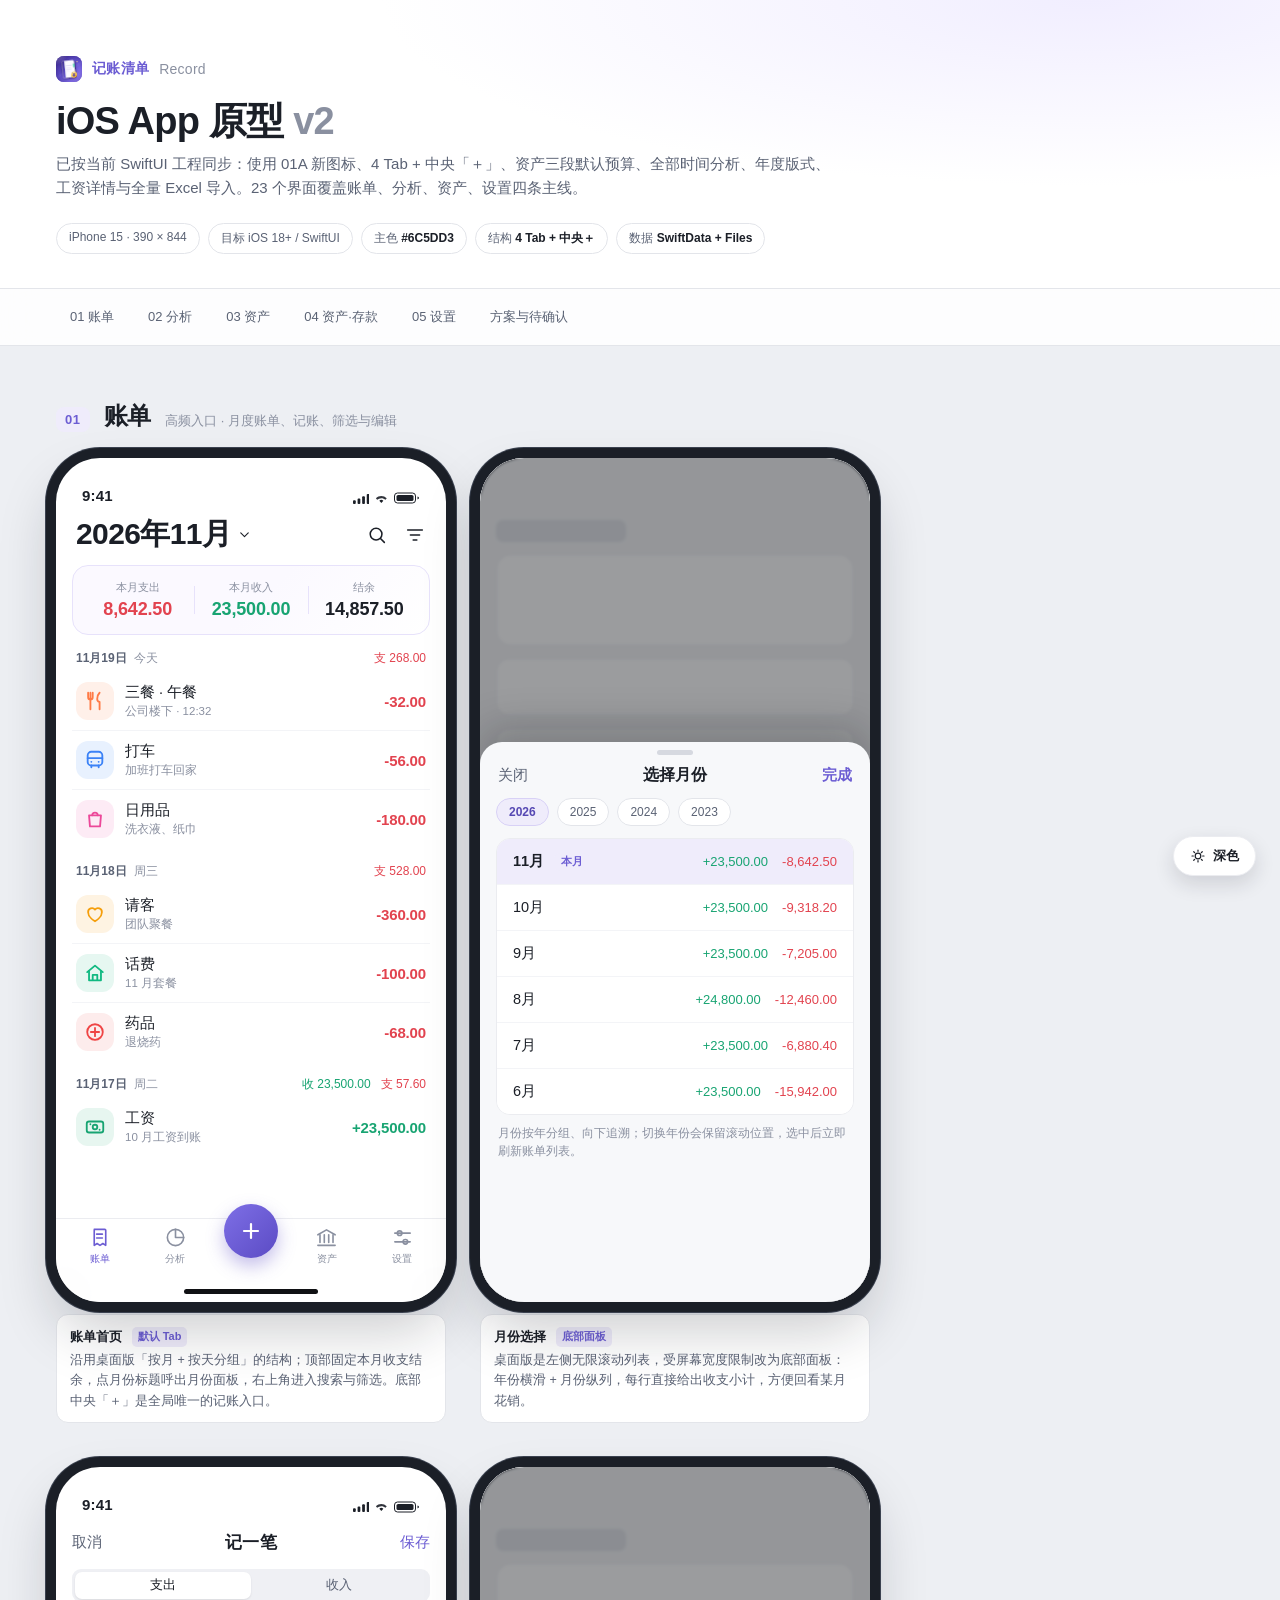
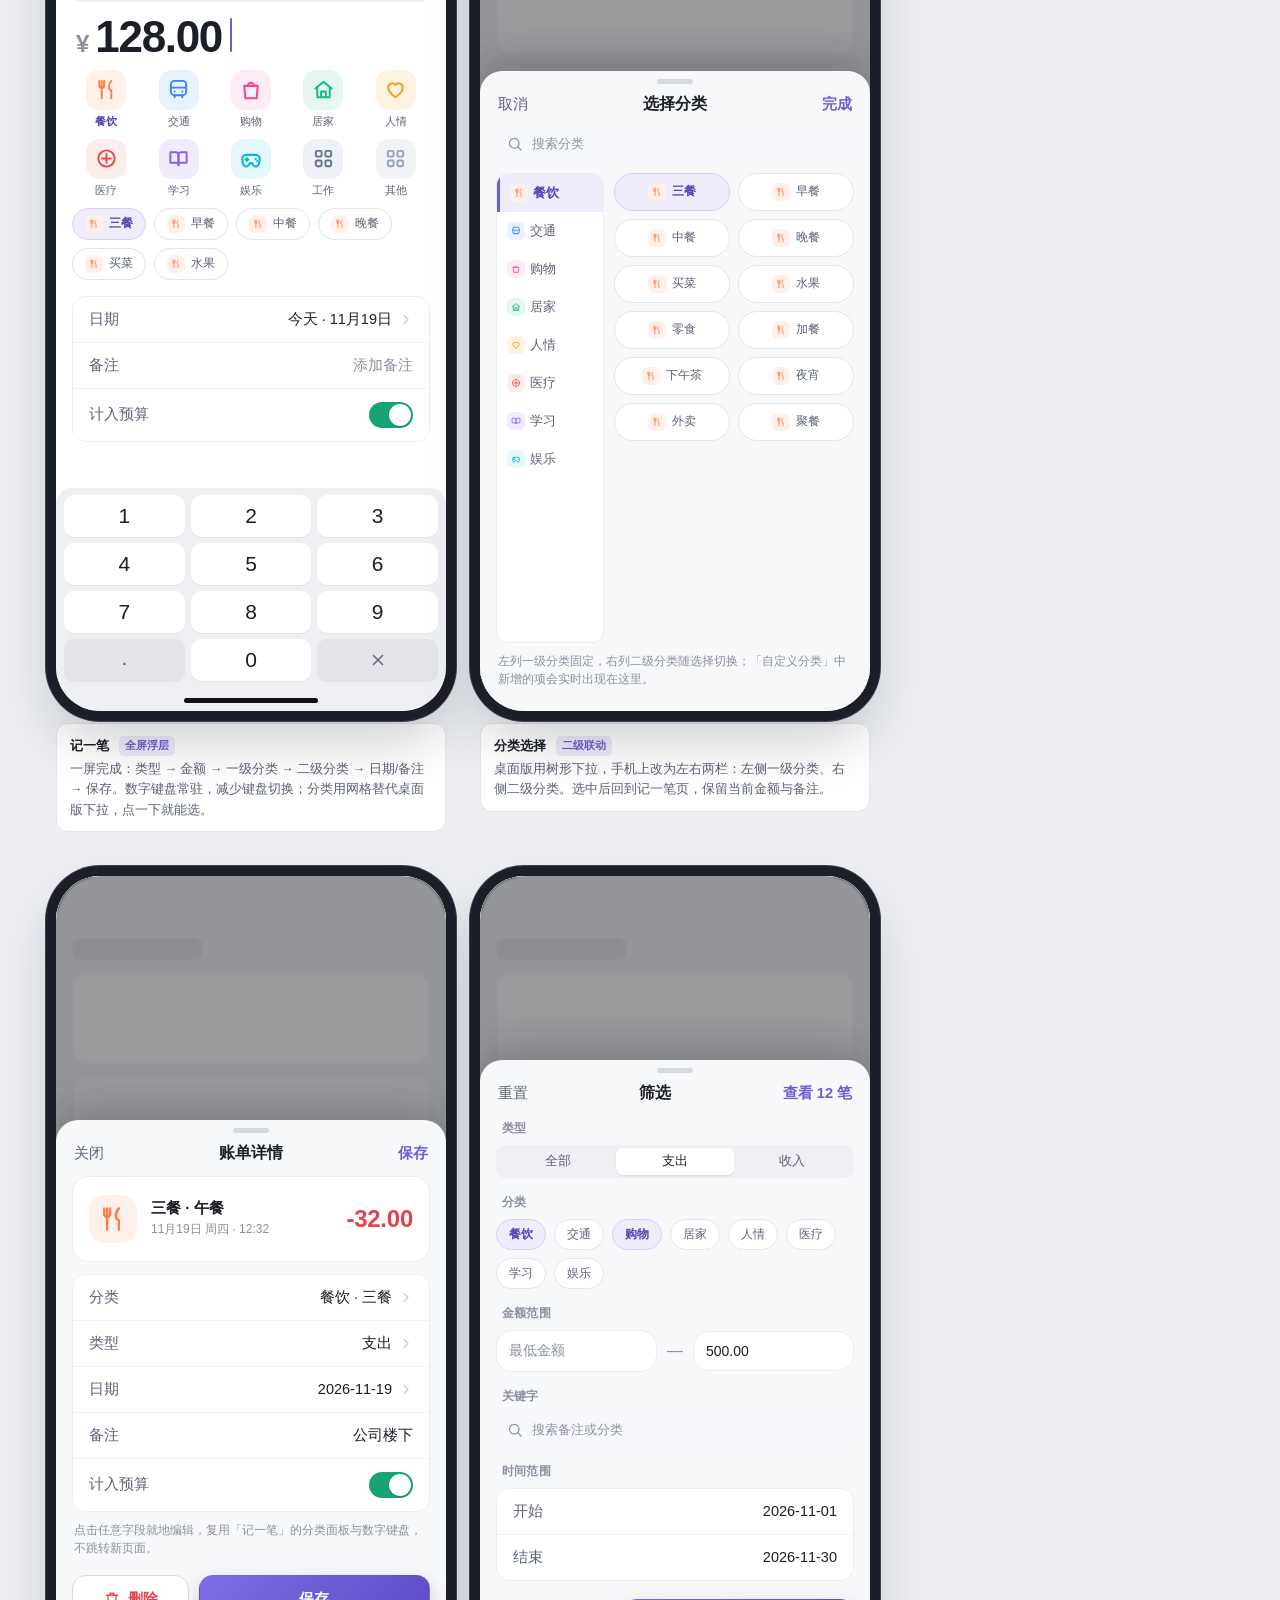
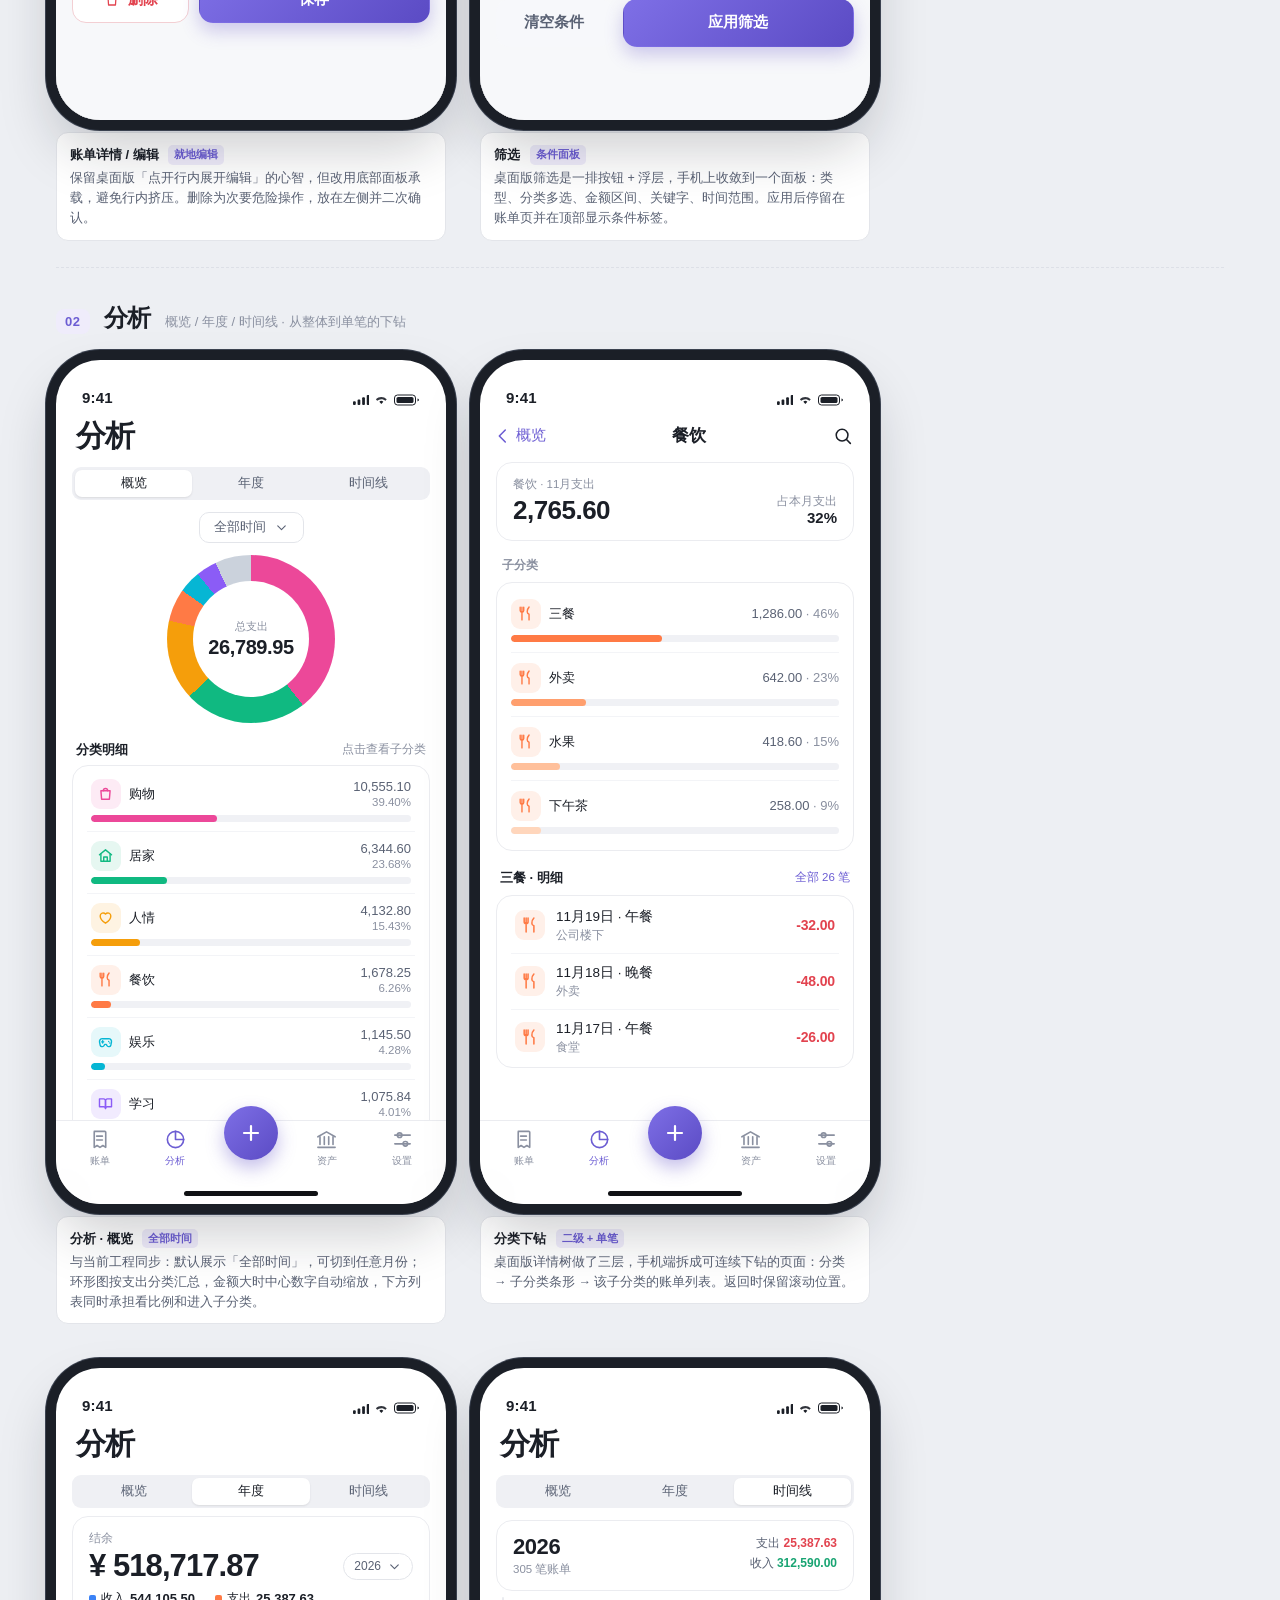
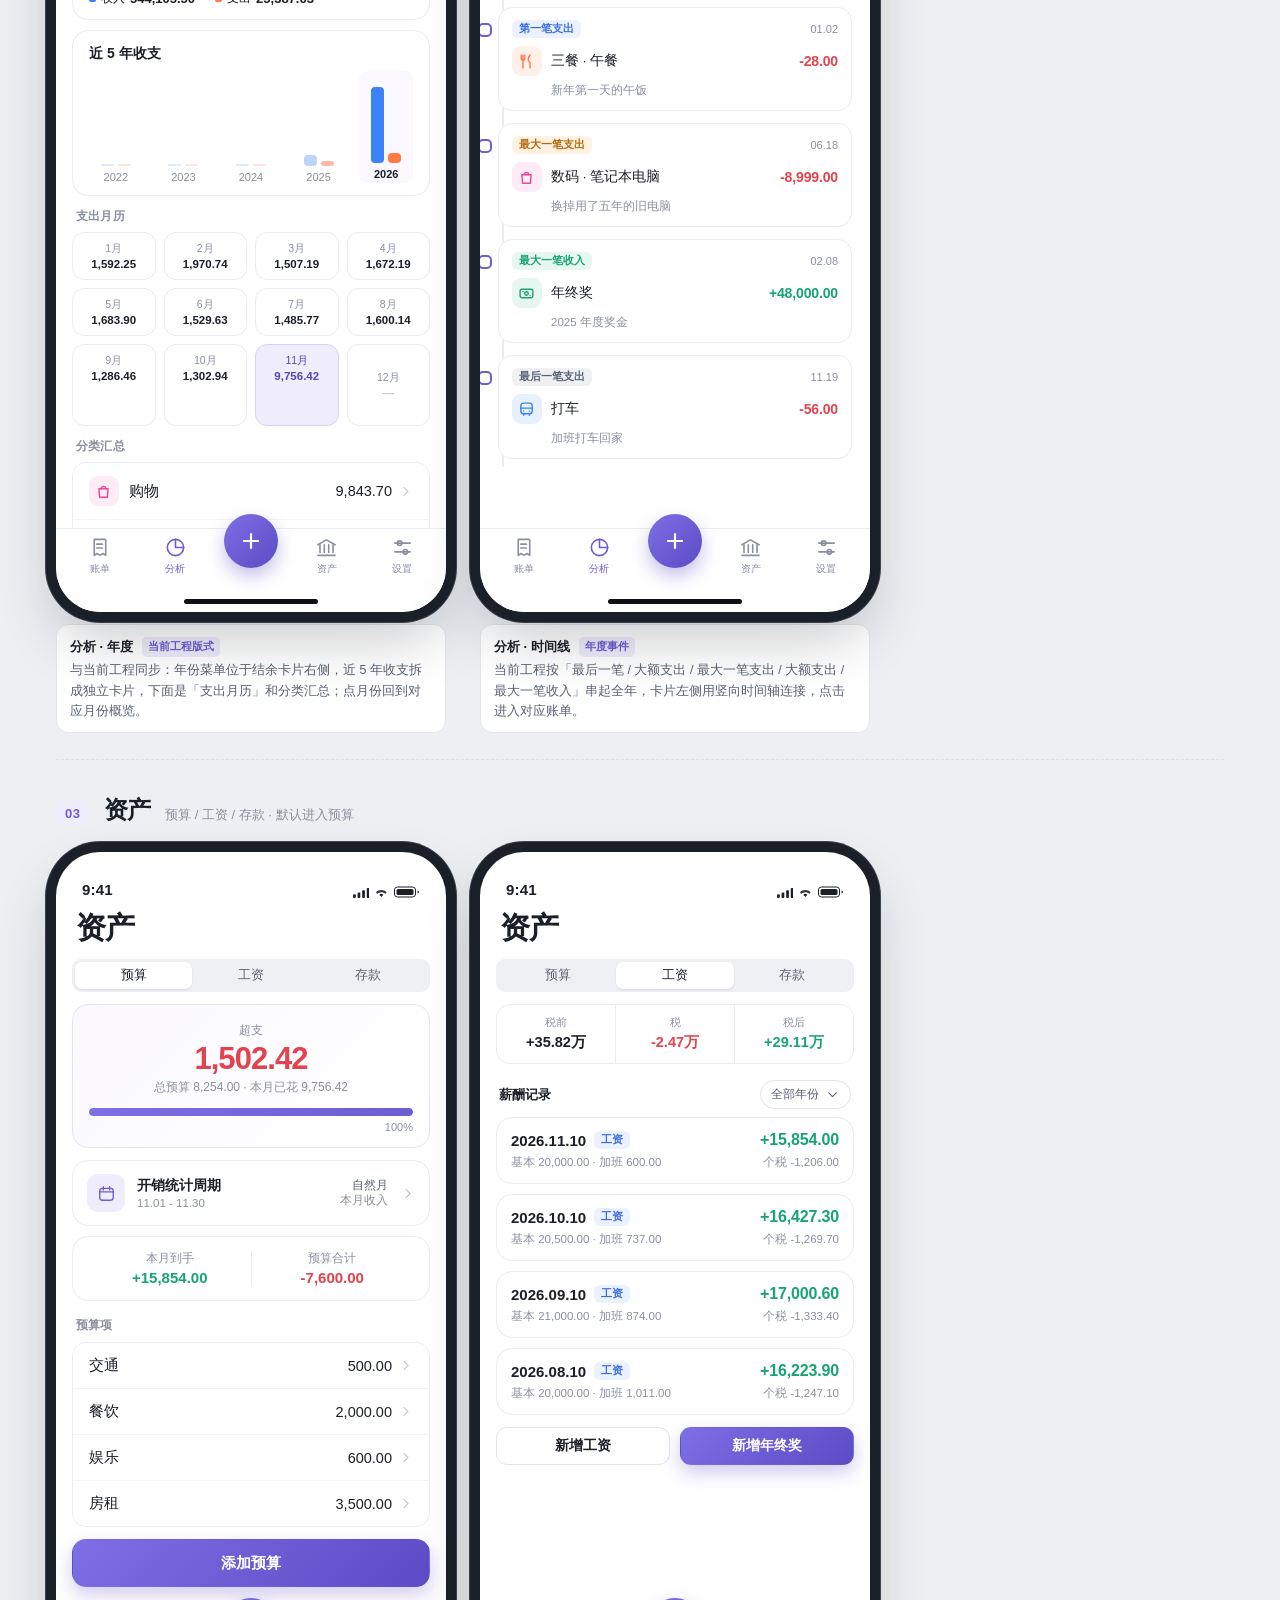
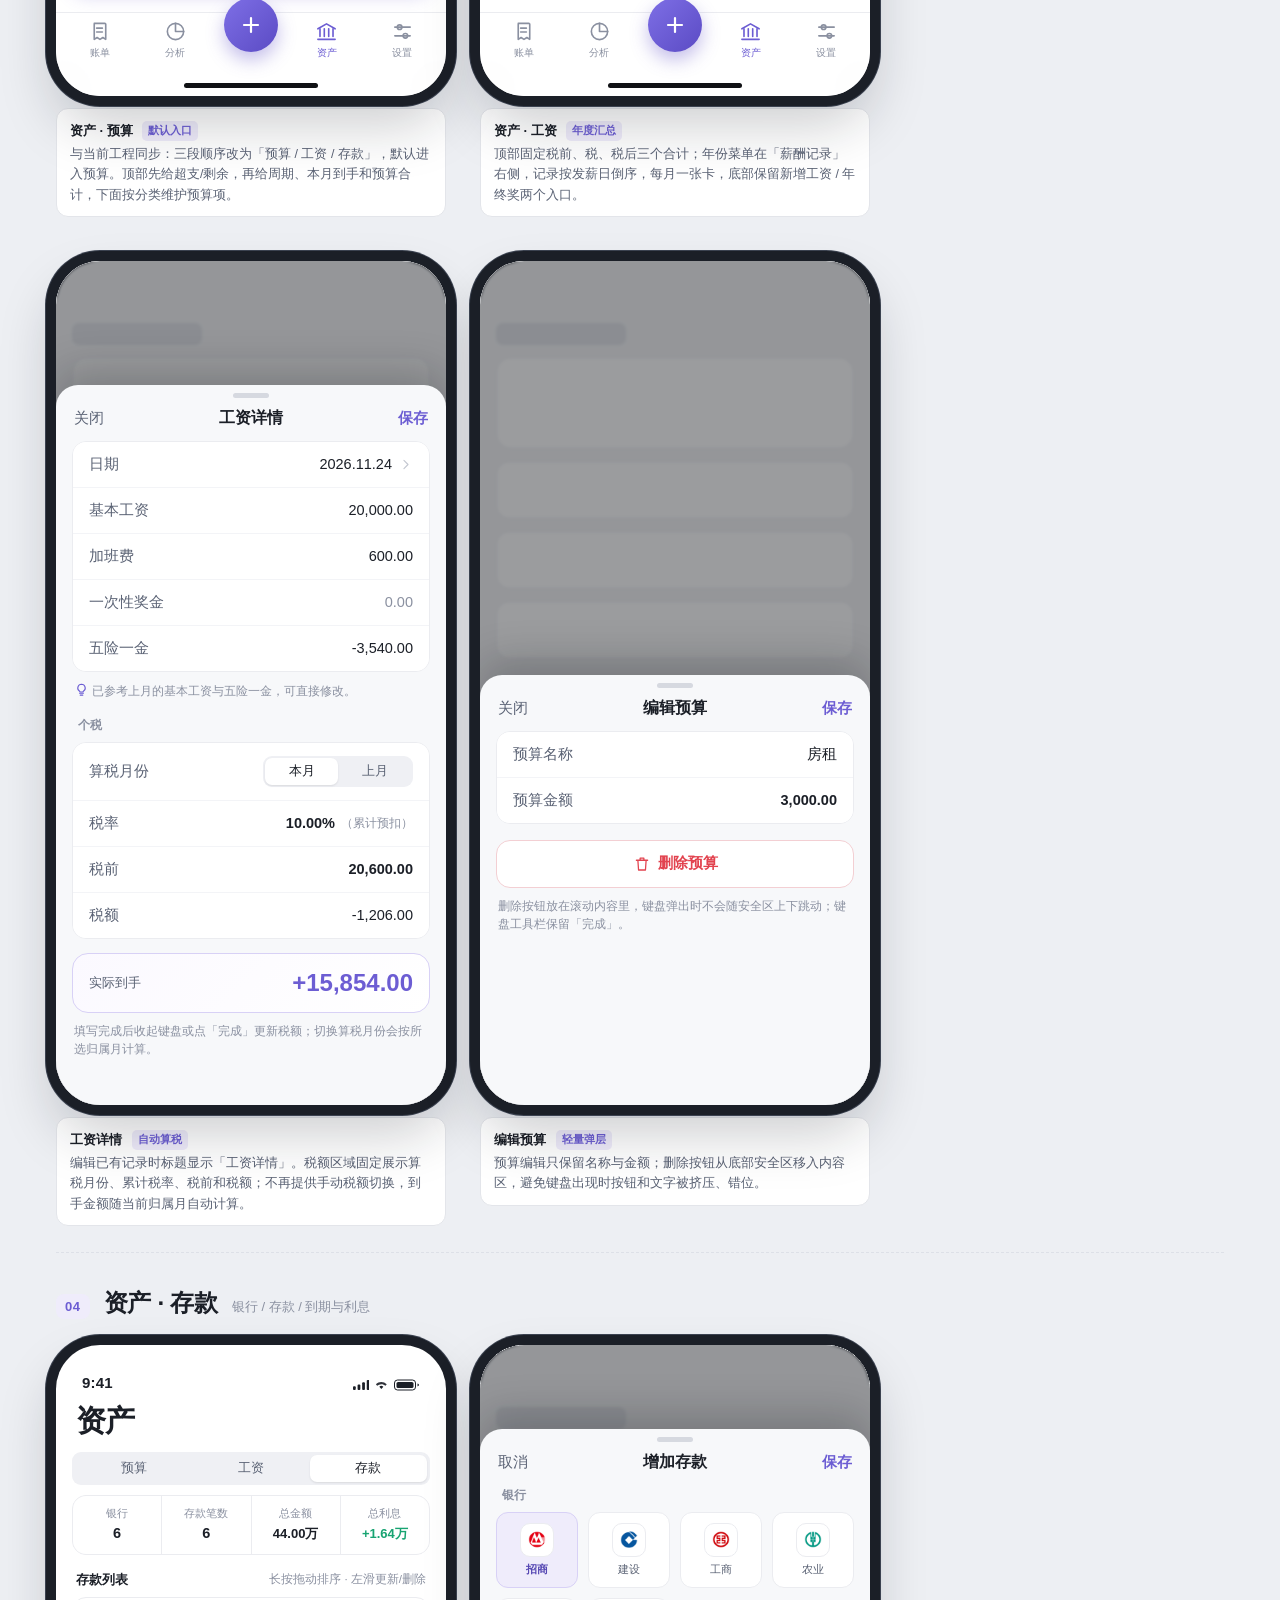
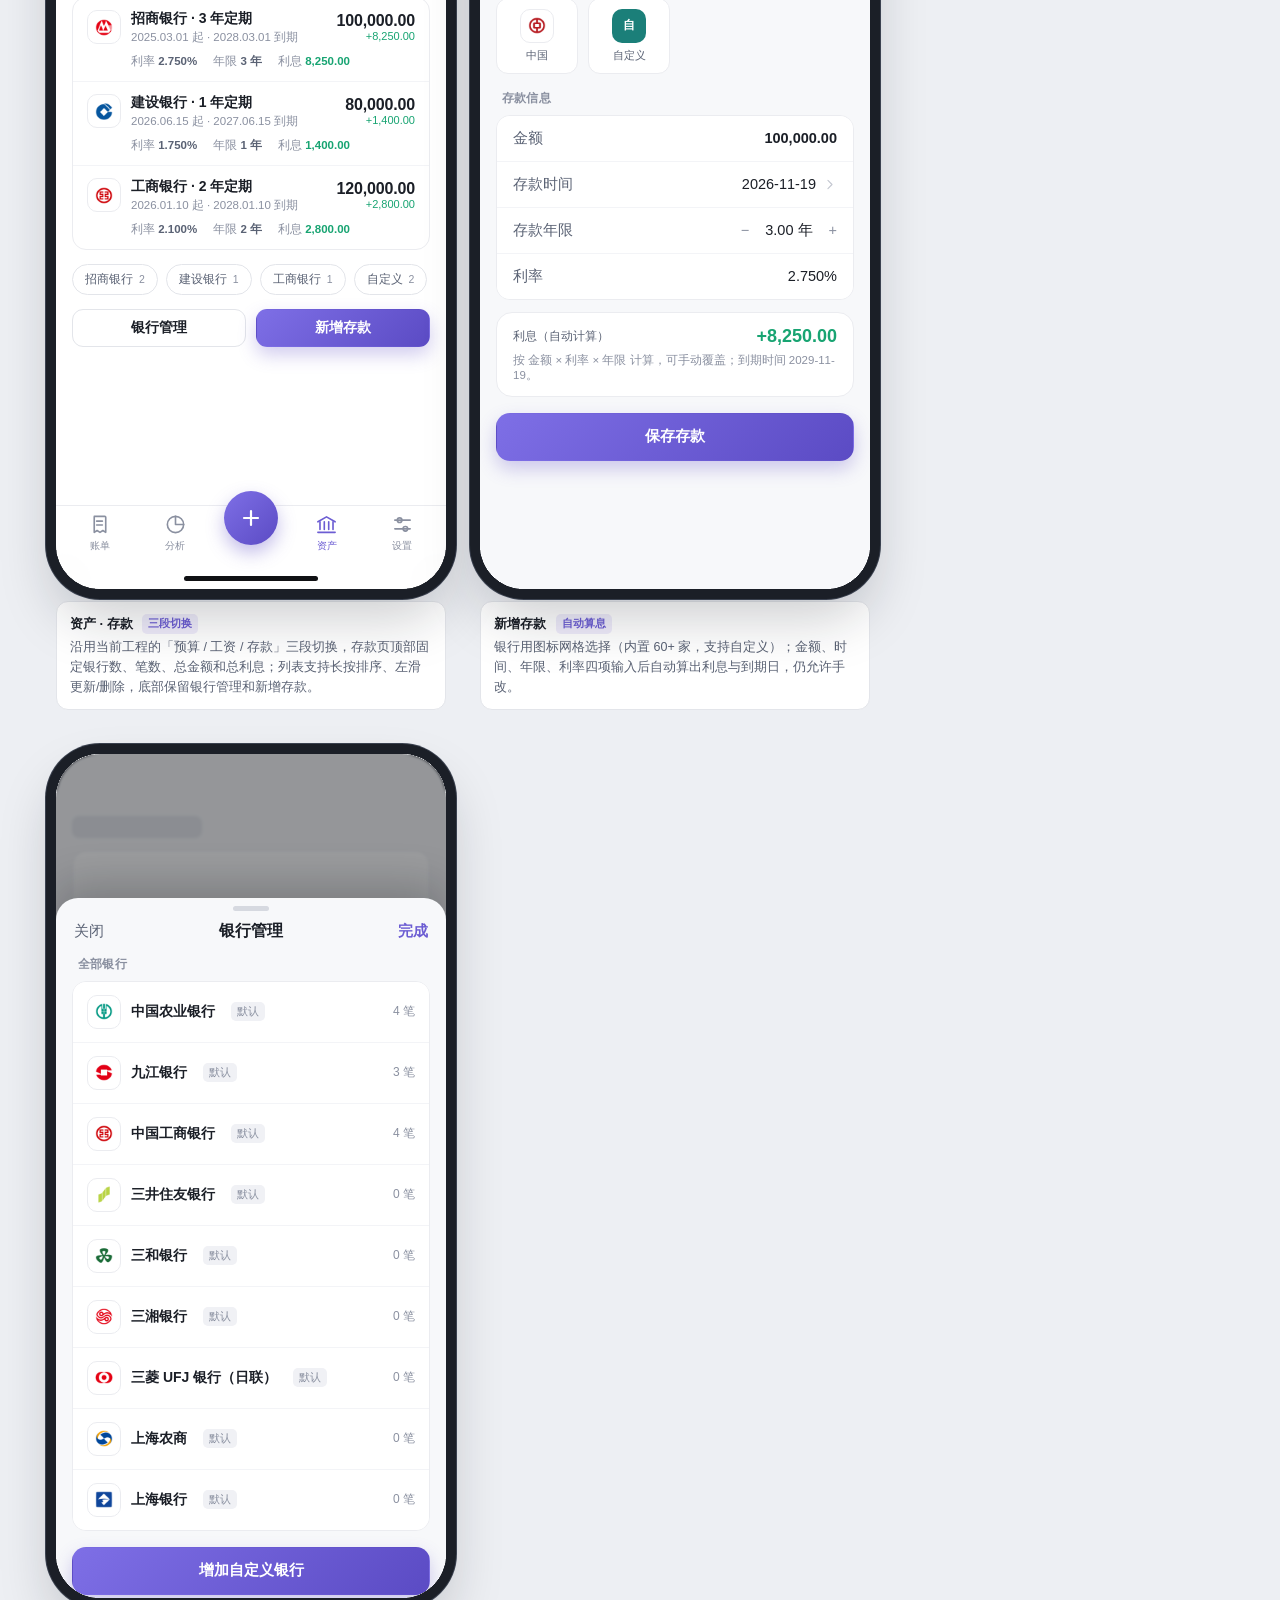
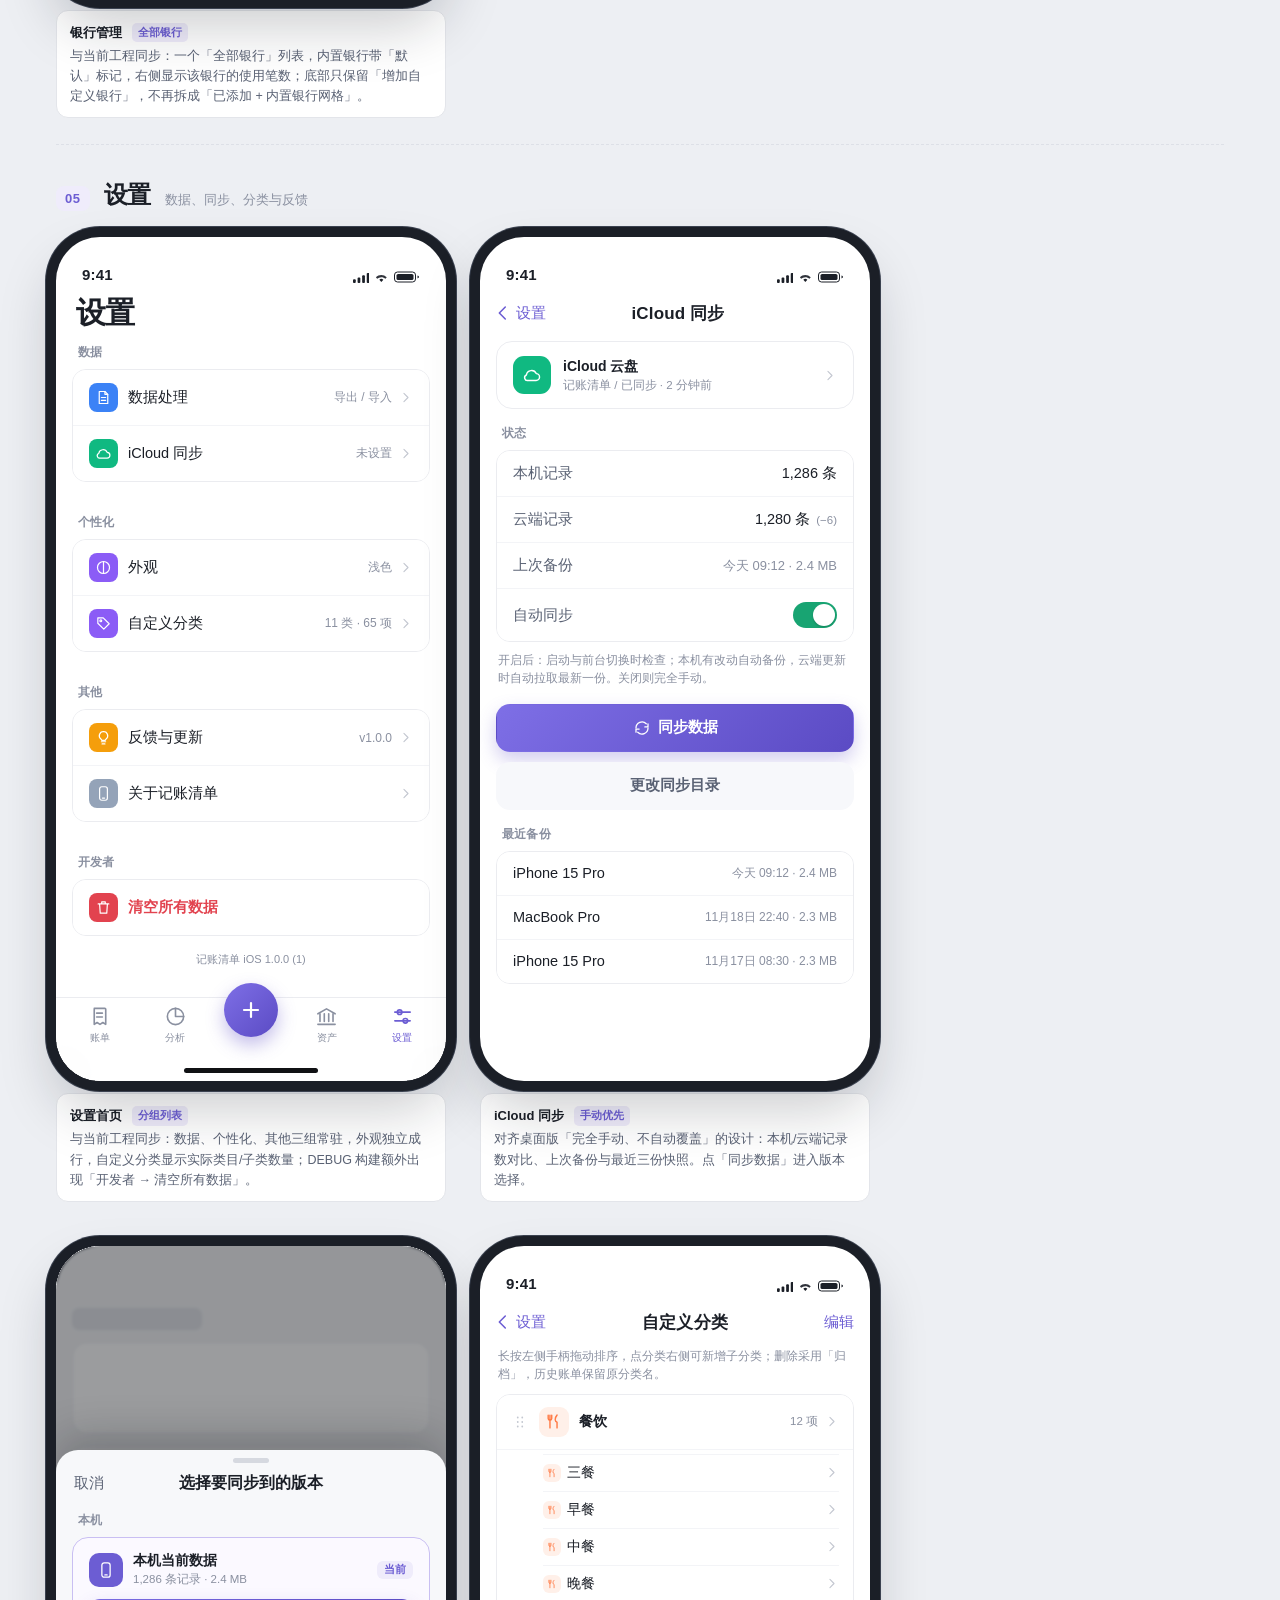
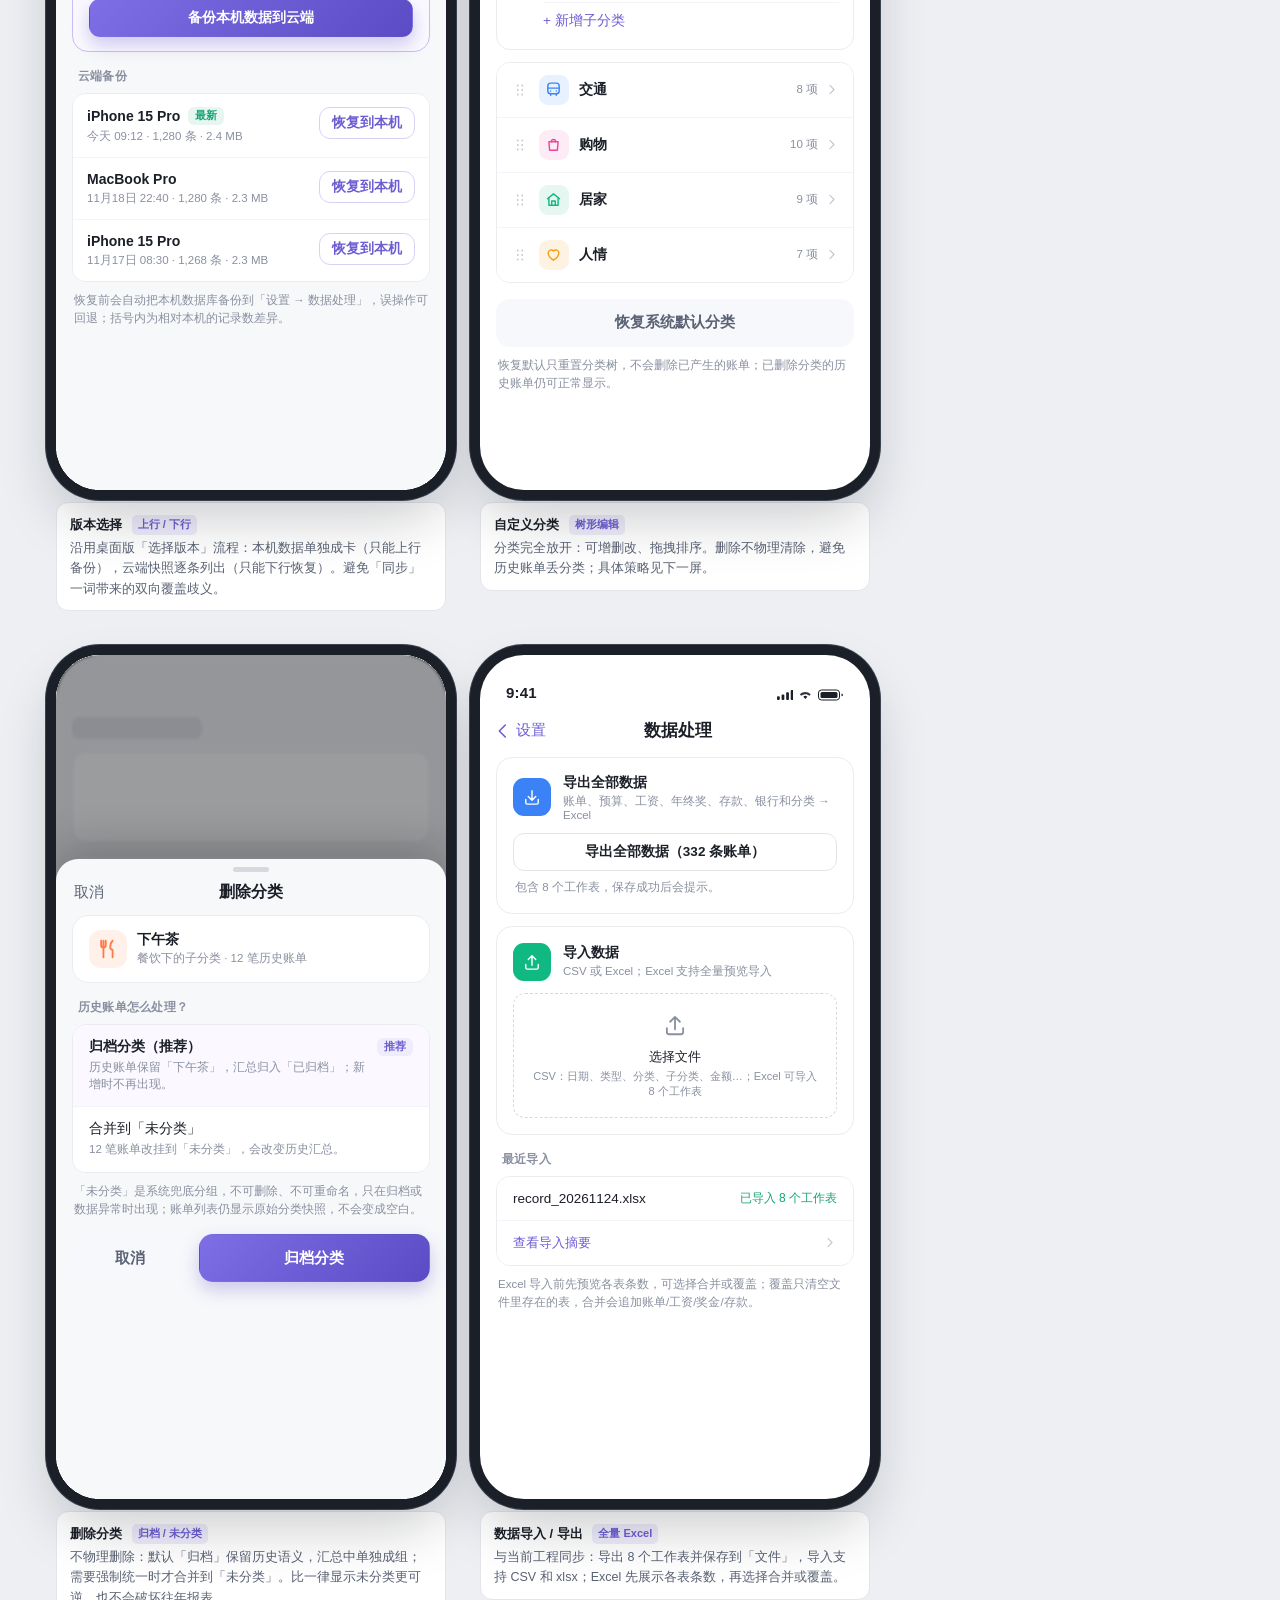
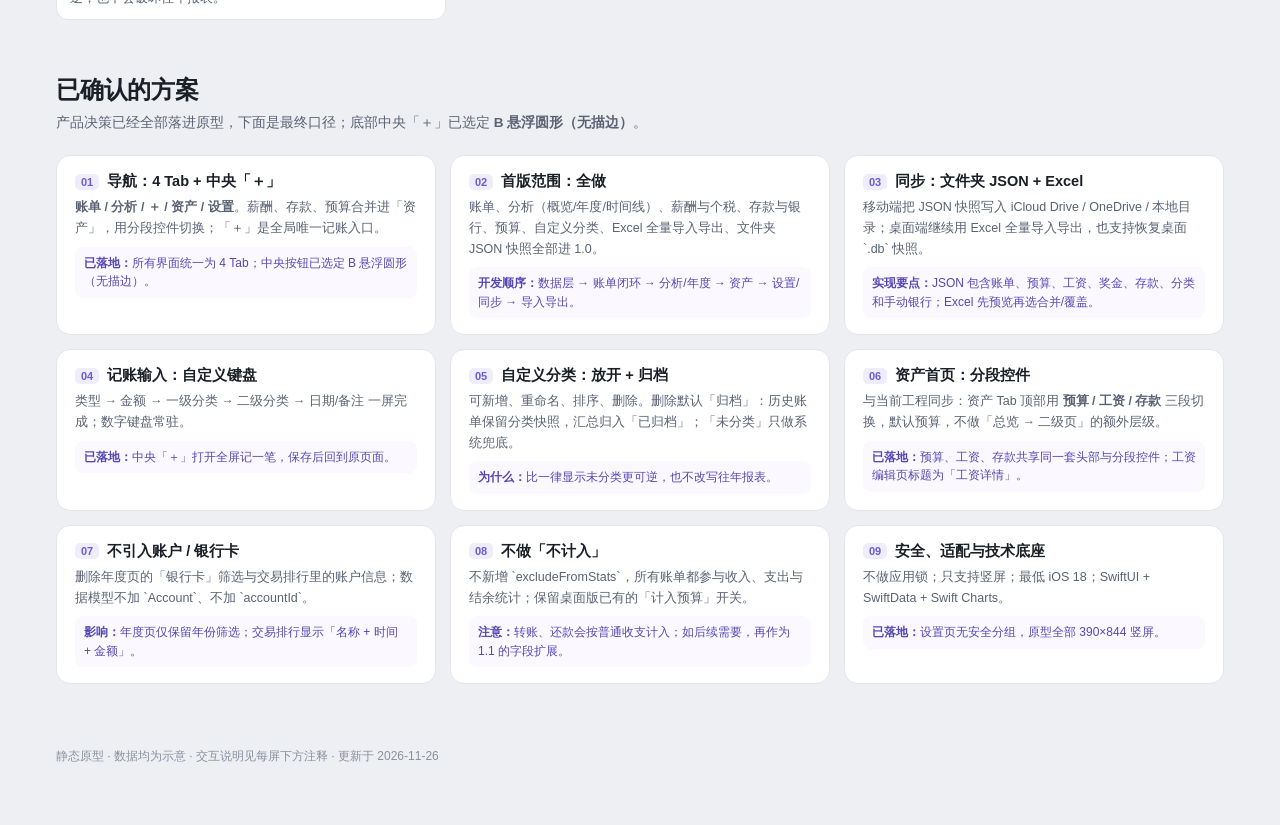
==== commit 85a7ebe1: "README优化" ====
--- a/prototype/index.html
+++ b/prototype/index.html
@@ -3,7 +3,7 @@
 <head>
 <meta charset="utf-8">
 <meta name="viewport" content="width=device-width, initial-scale=1">
-<title>记账清单 · iOS App 原型 v1</title>
+<title>记账清单 · iOS App 原型 v2</title>
 <script>
   (function () {
     var params = new URLSearchParams(location.search);
@@ -48,7 +48,8 @@
 
 .board-header{padding:56px 56px 34px;background:var(--board-header-bg);border-bottom:1px solid var(--border-strong)}
 .brand{display:flex;align-items:center;gap:10px;font-size:14px;font-weight:600;letter-spacing:.02em;color:var(--brand)}
-.brand .dot{width:26px;height:26px;border-radius:8px;background:linear-gradient(135deg,var(--brand-light),var(--brand));display:grid;place-items:center;color:#fff;font-size:13px;font-weight:700}
+.brand .dot{width:26px;height:26px;border-radius:8px;overflow:hidden;display:grid;place-items:center;background:var(--brand);flex:0 0 auto}
+.brand .dot img{width:100%;height:100%;object-fit:cover;display:block}
 .brand .en{color:var(--text3);font-weight:500}
 .board-header h1{margin:18px 0 8px;font-size:38px;line-height:1.15;letter-spacing:-.02em}
 .board-header .sub{margin:0;max-width:780px;font-size:15px;line-height:1.65;color:var(--text2)}
@@ -122,6 +123,22 @@
 .cat{width:38px;height:38px;border-radius:12px;background:var(--bgc);color:var(--c);display:grid;place-items:center;font-size:13px;font-weight:600;flex:0 0 auto;font-style:normal}
 .cat.lg{width:48px;height:48px;border-radius:15px;font-size:15px}
 .cat.sm{width:30px;height:30px;border-radius:9px;font-size:11px}
+.cat-img{width:38px;height:38px;border-radius:12px;background:var(--bgc);display:grid;place-items:center;flex:0 0 auto}
+.cat-img .glyph{display:block;width:58%;height:58%;background:var(--c);-webkit-mask-image:var(--src);-webkit-mask-position:center;-webkit-mask-size:contain;-webkit-mask-repeat:no-repeat;mask-image:var(--src);mask-position:center;mask-size:contain;mask-repeat:no-repeat}
+.cat-img .glyph-entertainment_icon{-webkit-mask-image:url('[data-uri]');mask-image:url('[data-uri]')}
+.cat-img .glyph-finance_icon{-webkit-mask-image:url('[data-uri]');mask-image:url('[data-uri]')}
+.cat-img .glyph-food_icon{-webkit-mask-image:url('[data-uri]');mask-image:url('[data-uri]')}
+.cat-img .glyph-home_icon{-webkit-mask-image:url('[data-uri]');mask-image:url('[data-uri]')}
+.cat-img .glyph-medical_icon{-webkit-mask-image:url('[data-uri]');mask-image:url('[data-uri]')}
+.cat-img .glyph-other_icon{-webkit-mask-image:url('[data-uri]');mask-image:url('[data-uri]')}
+.cat-img .glyph-relationship_icon{-webkit-mask-image:url('[data-uri]');mask-image:url('[data-uri]')}
+.cat-img .glyph-shopping_icon{-webkit-mask-image:url('[data-uri]');mask-image:url('[data-uri]')}
+.cat-img .glyph-study_icon{-webkit-mask-image:url('[data-uri]');mask-image:url('[data-uri]')}
+.cat-img .glyph-traffic_icon{-webkit-mask-image:url('[data-uri]');mask-image:url('[data-uri]')}
+
+.cat-img.lg{width:48px;height:48px;border-radius:15px}
+.cat-img.sm{width:30px;height:30px;border-radius:9px}
+.cat-img.xs{width:18px;height:18px;border-radius:6px}
 .row-main{flex:1;min-width:0}
 .row-title{font-size:14.5px;font-weight:500;display:flex;align-items:center;gap:6px}
 .row-sub{font-size:11.5px;color:var(--text3);margin-top:2px;white-space:nowrap;overflow:hidden;text-overflow:ellipsis}
@@ -238,6 +255,13 @@
 .chip .n{font-size:10.5px;color:var(--text3)}
 .dot{width:7px;height:7px;border-radius:2px;display:inline-block}
 .rank{width:19px;height:19px;border-radius:6px;display:grid;place-items:center;font-size:11px;font-weight:700;flex:0 0 auto}
+.month-grid{display:grid;grid-template-columns:repeat(4,1fr);gap:8px}
+.month-tile{background:var(--surface);border:1px solid var(--border);border-radius:12px;padding:9px 4px;display:flex;flex-direction:column;align-items:center;gap:2px}
+.month-tile .m{font-size:10.5px;color:var(--text3)}
+.month-tile .v{font-size:11.5px;font-weight:600;font-variant-numeric:tabular-nums}
+.month-tile.on{background:var(--brand-soft);border-color:var(--brand-border)}
+.month-tile.on .m,.month-tile.on .v{color:var(--brand-dark)}
+.month-tile.empty .v{color:var(--chevron)}
 .mcell{background:var(--subtle);border-radius:10px;padding:7px 4px;display:flex;flex-direction:column;align-items:center;gap:2px}
 .mcell .m{font-size:10.5px;color:var(--text3)}
 .mcell .v{font-size:11.5px;font-weight:600;font-variant-numeric:tabular-nums}
@@ -249,7 +273,7 @@
 
 .grid-cat{display:grid;grid-template-columns:repeat(5,1fr);gap:10px 4px}
 .grid-cat .it{display:flex;flex-direction:column;align-items:center;gap:5px;font-size:10.5px;color:var(--text2)}
-.grid-cat .it .cat{width:40px;height:40px;border-radius:13px;font-size:13px}
+.grid-cat .it .cat,.grid-cat .it .cat-img{width:40px;height:40px;border-radius:13px;font-size:13px}
 .grid-cat .it.on{color:var(--brand-dark);font-weight:600}
 .grid-cat .it.on .cat{box-shadow:0 0 0 2.5px #fff,0 0 0 4.5px var(--brand)}
 
@@ -258,6 +282,7 @@
 .bank-grid .b.on{border-color:var(--brand-border);background:var(--brand-soft);color:var(--brand-dark);font-weight:600}
 .bank-logo{width:34px;height:34px;border-radius:10px;display:grid;place-items:center;font-size:12px;font-weight:700;color:#fff;background:#2E6BD6;flex:0 0 auto}
 .bank-logo.sm{width:28px;height:28px;border-radius:8px;font-size:11px}
+.bank-logo img{width:72%;height:72%;object-fit:contain;display:block}
 
 .settings-group{margin-bottom:16px}
 .sf-ico{width:29px;height:29px;border-radius:8px;display:grid;place-items:center;color:#fff;flex:0 0 auto}
@@ -330,6 +355,7 @@
   <symbol id="i-pay" viewBox="0 0 24 24"><rect x="2.8" y="6" width="18.4" height="12.4" rx="3"/><circle cx="12" cy="12.2" r="2.6"/><path d="M6.2 10.2h.01M17.8 14.2h.01"/></symbol>
   <symbol id="i-bank" viewBox="0 0 24 24"><path d="M3 9.2 12 4l9 5.2"/><path d="M5.2 9.2v8M9.7 9.2v8M14.3 9.2v8M18.8 9.2v8"/><path d="M3 20.2h18"/></symbol>
   <symbol id="i-set" viewBox="0 0 24 24"><path d="M4 7.5h16M4 16.5h16"/><circle cx="9" cy="7.5" r="2.4"/><circle cx="15" cy="16.5" r="2.4"/></symbol>
+  <symbol id="i-theme" viewBox="0 0 24 24"><circle cx="12" cy="12" r="8.5"/><path d="M12 3.5v17"/></symbol>
   <symbol id="i-plus" viewBox="0 0 24 24"><path d="M12 5v14M5 12h14"/></symbol>
   <symbol id="i-search" viewBox="0 0 24 24"><circle cx="11" cy="11" r="6.4"/><path d="M15.8 15.8 20 20"/></symbol>
   <symbol id="i-filter" viewBox="0 0 24 24"><path d="M4 6.5h16M7 12h10M10 17.5h4"/></symbol>
@@ -355,22 +381,22 @@
 </svg>
 
 <header class="board-header">
-  <div class="brand"><span class="dot">记</span>记账清单 <span class="en">Record</span></div>
-  <h1>iOS App 原型 <span style="color:var(--text3);font-weight:600">v1</span></h1>
-  <p class="sub">把桌面版「记账清单」重构为 iPhone 原生应用。已按确认的方案更新：4 Tab + 中央「＋」、「资产」合并薪酬与存款、年度页参考新版式、iOS 18+。23 个界面覆盖账单、分析、资产、设置四条主线。</p>
+  <div class="brand"><span class="dot"><img src="icons/01-ledger-glow.svg" alt=""></span>记账清单 <span class="en">Record</span></div>
+  <h1>iOS App 原型 <span style="color:var(--text3);font-weight:600">v2</span></h1>
+  <p class="sub">已按当前 SwiftUI 工程同步：使用 01A 新图标、4 Tab + 中央「＋」、资产三段默认预算、全部时间分析、年度版式、工资详情与全量 Excel 导入。23 个界面覆盖账单、分析、资产、设置四条主线。</p>
   <div class="meta">
     <span class="pill">iPhone 15 · 390 × 844</span>
     <span class="pill">目标 iOS 18+ / SwiftUI</span>
     <span class="pill">主色 <b>#6C5DD3</b></span>
     <span class="pill">结构 <b>4 Tab + 中央＋</b></span>
-    <span class="pill">数据 <b>SwiftData + CloudKit</b></span>
+    <span class="pill">数据 <b>SwiftData + Files</b></span>
   </div>
 </header>
 
 <nav class="board-nav">
   <a href="#g-bill">01 账单</a>
   <a href="#g-analysis">02 分析</a>
-  <a href="#g-payroll">03 资产·薪酬</a>
+  <a href="#g-payroll">03 资产</a>
   <a href="#g-deposit">04 资产·存款</a>
   <a href="#g-settings">05 设置</a>
   <a href="#g-decisions">方案与待确认</a>
@@ -402,17 +428,17 @@
           <div class="day-head"><span class="l"><span class="d">11月19日</span> 今天</span><span class="sum"><span class="exp">支 268.00</span></span></div>
           <div>
             <div class="row">
-              <i class="cat" style="--c:#FF7A45;--bgc:#FFF0E9">餐</i>
+              <span class="cat-img" style="--c:#FF7A45;--bgc:#FFF0E9"><i class="glyph glyph-food_icon"></i></span>
               <div class="row-main"><div class="row-title">三餐 · 午餐</div><div class="row-sub">公司楼下 · 12:32</div></div>
               <b class="amt exp">-32.00</b>
             </div>
             <div class="row">
-              <i class="cat" style="--c:#3B82F6;--bgc:#E8F1FE">交</i>
+              <span class="cat-img" style="--c:#3B82F6;--bgc:#E8F1FE"><i class="glyph glyph-traffic_icon"></i></span>
               <div class="row-main"><div class="row-title">打车</div><div class="row-sub">加班打车回家</div></div>
               <b class="amt exp">-56.00</b>
             </div>
             <div class="row">
-              <i class="cat" style="--c:#EC4899;--bgc:#FDEBF5">购</i>
+              <span class="cat-img" style="--c:#EC4899;--bgc:#FDEBF5"><i class="glyph glyph-shopping_icon"></i></span>
               <div class="row-main"><div class="row-title">日用品</div><div class="row-sub">洗衣液、纸巾</div></div>
               <b class="amt exp">-180.00</b>
             </div>
@@ -421,17 +447,17 @@
           <div class="day-head"><span class="l"><span class="d">11月18日</span> 周三</span><span class="sum"><span class="exp">支 528.00</span></span></div>
           <div>
             <div class="row">
-              <i class="cat" style="--c:#F59E0B;--bgc:var(--bonus-bg)">人</i>
+              <span class="cat-img" style="--c:#F59E0B;--bgc:var(--bonus-bg)"><i class="glyph glyph-relationship_icon"></i></span>
               <div class="row-main"><div class="row-title">请客</div><div class="row-sub">团队聚餐</div></div>
               <b class="amt exp">-360.00</b>
             </div>
             <div class="row">
-              <i class="cat" style="--c:#10B981;--bgc:#E6F7F1">居</i>
+              <span class="cat-img" style="--c:#10B981;--bgc:#E6F7F1"><i class="glyph glyph-home_icon"></i></span>
               <div class="row-main"><div class="row-title">话费</div><div class="row-sub">11 月套餐</div></div>
               <b class="amt exp">-100.00</b>
             </div>
             <div class="row">
-              <i class="cat" style="--c:#EF4444;--bgc:#FDECEC">医</i>
+              <span class="cat-img" style="--c:#EF4444;--bgc:#FDECEC"><i class="glyph glyph-medical_icon"></i></span>
               <div class="row-main"><div class="row-title">药品</div><div class="row-sub">退烧药</div></div>
               <b class="amt exp">-68.00</b>
             </div>
@@ -440,7 +466,7 @@
           <div class="day-head"><span class="l"><span class="d">11月17日</span> 周二</span><span class="sum"><span class="inc">收 23,500.00</span><span class="exp">支 57.60</span></span></div>
           <div>
             <div class="row">
-              <i class="cat" style="--c:var(--inc);--bgc:#E7F6F0">薪</i>
+              <span class="cat-img" style="--c:var(--inc);--bgc:#E7F6F0"><i class="glyph glyph-finance_icon"></i></span>
               <div class="row-main"><div class="row-title">工资</div><div class="row-sub">10 月工资到账</div></div>
               <b class="amt inc">+23,500.00</b>
             </div>
@@ -499,19 +525,19 @@
 
         <div style="padding:4px 16px 0">
           <div class="grid-cat">
-            <div class="it on"><i class="cat" style="--c:#FF7A45;--bgc:#FFF0E9">餐</i><span>餐饮</span></div>
-            <div class="it"><i class="cat" style="--c:#3B82F6;--bgc:#E8F1FE">交</i><span>交通</span></div>
-            <div class="it"><i class="cat" style="--c:#EC4899;--bgc:#FDEBF5">购</i><span>购物</span></div>
-            <div class="it"><i class="cat" style="--c:#10B981;--bgc:#E6F7F1">居</i><span>居家</span></div>
-            <div class="it"><i class="cat" style="--c:#F59E0B;--bgc:var(--bonus-bg)">人</i><span>人情</span></div>
-            <div class="it"><i class="cat" style="--c:#EF4444;--bgc:#FDECEC">医</i><span>医疗</span></div>
-            <div class="it"><i class="cat" style="--c:#8B5CF6;--bgc:#F1EBFE">学</i><span>学习</span></div>
-            <div class="it"><i class="cat" style="--c:#06B6D4;--bgc:#E4F8FB">娱</i><span>娱乐</span></div>
-            <div class="it"><i class="cat" style="--c:#64748B;--bgc:#EEF1F5">工</i><span>工作</span></div>
-            <div class="it"><i class="cat" style="--c:#94A3B8;--bgc:#F1F3F6">其</i><span>其他</span></div>
+            <div class="it on"><span class="cat-img" style="--c:#FF7A45;--bgc:#FFF0E9"><i class="glyph glyph-food_icon"></i></span><span>餐饮</span></div>
+            <div class="it"><span class="cat-img" style="--c:#3B82F6;--bgc:#E8F1FE"><i class="glyph glyph-traffic_icon"></i></span><span>交通</span></div>
+            <div class="it"><span class="cat-img" style="--c:#EC4899;--bgc:#FDEBF5"><i class="glyph glyph-shopping_icon"></i></span><span>购物</span></div>
+            <div class="it"><span class="cat-img" style="--c:#10B981;--bgc:#E6F7F1"><i class="glyph glyph-home_icon"></i></span><span>居家</span></div>
+            <div class="it"><span class="cat-img" style="--c:#F59E0B;--bgc:var(--bonus-bg)"><i class="glyph glyph-relationship_icon"></i></span><span>人情</span></div>
+            <div class="it"><span class="cat-img" style="--c:#EF4444;--bgc:#FDECEC"><i class="glyph glyph-medical_icon"></i></span><span>医疗</span></div>
+            <div class="it"><span class="cat-img" style="--c:#8B5CF6;--bgc:#F1EBFE"><i class="glyph glyph-study_icon"></i></span><span>学习</span></div>
+            <div class="it"><span class="cat-img" style="--c:#06B6D4;--bgc:#E4F8FB"><i class="glyph glyph-entertainment_icon"></i></span><span>娱乐</span></div>
+            <div class="it"><span class="cat-img" style="--c:#64748B;--bgc:#EEF1F5"><i class="glyph glyph-other_icon"></i></span><span>工作</span></div>
+            <div class="it"><span class="cat-img" style="--c:#94A3B8;--bgc:#F1F3F6"><i class="glyph glyph-other_icon"></i></span><span>其他</span></div>
           </div>
           <div class="chips" style="margin-top:10px">
-            <span class="chip on">三餐</span><span class="chip">早餐</span><span class="chip">中餐</span><span class="chip">晚餐</span><span class="chip">买菜</span><span class="chip">水果</span>
+            <span class="chip on"><span class="cat-img xs" style="--c:#FF7A45;--bgc:#FFF0E9"><i class="glyph glyph-food_icon"></i></span>三餐</span><span class="chip"><span class="cat-img xs" style="--c:#FF7A45;--bgc:#FFF0E9"><i class="glyph glyph-food_icon"></i></span>早餐</span><span class="chip"><span class="cat-img xs" style="--c:#FF7A45;--bgc:#FFF0E9"><i class="glyph glyph-food_icon"></i></span>中餐</span><span class="chip"><span class="cat-img xs" style="--c:#FF7A45;--bgc:#FFF0E9"><i class="glyph glyph-food_icon"></i></span>晚餐</span><span class="chip"><span class="cat-img xs" style="--c:#FF7A45;--bgc:#FFF0E9"><i class="glyph glyph-food_icon"></i></span>买菜</span><span class="chip"><span class="cat-img xs" style="--c:#FF7A45;--bgc:#FFF0E9"><i class="glyph glyph-food_icon"></i></span>水果</span>
           </div>
         </div>
 
@@ -550,28 +576,28 @@
             <div class="searchbar" style="margin-bottom:12px"><svg class="ico sm"><use href="#i-search"/></svg><span>搜索分类</span></div>
             <div style="display:flex;gap:10px;height:470px">
               <div style="flex:0 0 108px;background:var(--surface);border:1px solid var(--border);border-radius:12px;overflow:hidden">
-                <div style="padding:12px 10px;font-size:13.5px;background:var(--brand-soft);color:var(--brand-dark);font-weight:600;border-left:3px solid var(--brand)">餐饮</div>
-                <div style="padding:12px 10px;font-size:13.5px;color:var(--text2)">交通</div>
-                <div style="padding:12px 10px;font-size:13.5px;color:var(--text2)">购物</div>
-                <div style="padding:12px 10px;font-size:13.5px;color:var(--text2)">居家</div>
-                <div style="padding:12px 10px;font-size:13.5px;color:var(--text2)">人情</div>
-                <div style="padding:12px 10px;font-size:13.5px;color:var(--text2)">医疗</div>
-                <div style="padding:12px 10px;font-size:13.5px;color:var(--text2)">学习</div>
-                <div style="padding:12px 10px;font-size:13.5px;color:var(--text2)">娱乐</div>
+                <div class="hstack" style="padding:10px;gap:5px;font-size:13px;background:var(--brand-soft);color:var(--brand-dark);font-weight:600;border-left:3px solid var(--brand)"><span class="cat-img xs" style="--c:#FF7A45;--bgc:#FFF0E9"><i class="glyph glyph-food_icon"></i></span>餐饮</div>
+                <div class="hstack" style="padding:10px;gap:5px;font-size:13px;color:var(--text2)"><span class="cat-img xs" style="--c:#3B82F6;--bgc:#E8F1FE"><i class="glyph glyph-traffic_icon"></i></span>交通</div>
+                <div class="hstack" style="padding:10px;gap:5px;font-size:13px;color:var(--text2)"><span class="cat-img xs" style="--c:#EC4899;--bgc:#FDEBF5"><i class="glyph glyph-shopping_icon"></i></span>购物</div>
+                <div class="hstack" style="padding:10px;gap:5px;font-size:13px;color:var(--text2)"><span class="cat-img xs" style="--c:#10B981;--bgc:#E6F7F1"><i class="glyph glyph-home_icon"></i></span>居家</div>
+                <div class="hstack" style="padding:10px;gap:5px;font-size:13px;color:var(--text2)"><span class="cat-img xs" style="--c:#F59E0B;--bgc:var(--bonus-bg)"><i class="glyph glyph-relationship_icon"></i></span>人情</div>
+                <div class="hstack" style="padding:10px;gap:5px;font-size:13px;color:var(--text2)"><span class="cat-img xs" style="--c:#EF4444;--bgc:#FDECEC"><i class="glyph glyph-medical_icon"></i></span>医疗</div>
+                <div class="hstack" style="padding:10px;gap:5px;font-size:13px;color:var(--text2)"><span class="cat-img xs" style="--c:#8B5CF6;--bgc:#F1EBFE"><i class="glyph glyph-study_icon"></i></span>学习</div>
+                <div class="hstack" style="padding:10px;gap:5px;font-size:13px;color:var(--text2)"><span class="cat-img xs" style="--c:#06B6D4;--bgc:#E4F8FB"><i class="glyph glyph-entertainment_icon"></i></span>娱乐</div>
               </div>
               <div style="flex:1;display:grid;grid-template-columns:1fr 1fr;gap:8px;align-content:start">
-                <div class="chip on" style="justify-content:center;padding:11px 0">三餐</div>
-                <div class="chip" style="justify-content:center;padding:11px 0">早餐</div>
-                <div class="chip" style="justify-content:center;padding:11px 0">中餐</div>
-                <div class="chip" style="justify-content:center;padding:11px 0">晚餐</div>
-                <div class="chip" style="justify-content:center;padding:11px 0">买菜</div>
-                <div class="chip" style="justify-content:center;padding:11px 0">水果</div>
-                <div class="chip" style="justify-content:center;padding:11px 0">零食</div>
-                <div class="chip" style="justify-content:center;padding:11px 0">加餐</div>
-                <div class="chip" style="justify-content:center;padding:11px 0">下午茶</div>
-                <div class="chip" style="justify-content:center;padding:11px 0">夜宵</div>
-                <div class="chip" style="justify-content:center;padding:11px 0">外卖</div>
-                <div class="chip" style="justify-content:center;padding:11px 0">聚餐</div>
+                <div class="chip on" style="justify-content:center;padding:9px 0"><span class="cat-img xs" style="--c:#FF7A45;--bgc:#FFF0E9"><i class="glyph glyph-food_icon"></i></span>三餐</div>
+                <div class="chip" style="justify-content:center;padding:9px 0"><span class="cat-img xs" style="--c:#FF7A45;--bgc:#FFF0E9"><i class="glyph glyph-food_icon"></i></span>早餐</div>
+                <div class="chip" style="justify-content:center;padding:9px 0"><span class="cat-img xs" style="--c:#FF7A45;--bgc:#FFF0E9"><i class="glyph glyph-food_icon"></i></span>中餐</div>
+                <div class="chip" style="justify-content:center;padding:9px 0"><span class="cat-img xs" style="--c:#FF7A45;--bgc:#FFF0E9"><i class="glyph glyph-food_icon"></i></span>晚餐</div>
+                <div class="chip" style="justify-content:center;padding:9px 0"><span class="cat-img xs" style="--c:#FF7A45;--bgc:#FFF0E9"><i class="glyph glyph-food_icon"></i></span>买菜</div>
+                <div class="chip" style="justify-content:center;padding:9px 0"><span class="cat-img xs" style="--c:#FF7A45;--bgc:#FFF0E9"><i class="glyph glyph-food_icon"></i></span>水果</div>
+                <div class="chip" style="justify-content:center;padding:9px 0"><span class="cat-img xs" style="--c:#FF7A45;--bgc:#FFF0E9"><i class="glyph glyph-food_icon"></i></span>零食</div>
+                <div class="chip" style="justify-content:center;padding:9px 0"><span class="cat-img xs" style="--c:#FF7A45;--bgc:#FFF0E9"><i class="glyph glyph-food_icon"></i></span>加餐</div>
+                <div class="chip" style="justify-content:center;padding:9px 0"><span class="cat-img xs" style="--c:#FF7A45;--bgc:#FFF0E9"><i class="glyph glyph-food_icon"></i></span>下午茶</div>
+                <div class="chip" style="justify-content:center;padding:9px 0"><span class="cat-img xs" style="--c:#FF7A45;--bgc:#FFF0E9"><i class="glyph glyph-food_icon"></i></span>夜宵</div>
+                <div class="chip" style="justify-content:center;padding:9px 0"><span class="cat-img xs" style="--c:#FF7A45;--bgc:#FFF0E9"><i class="glyph glyph-food_icon"></i></span>外卖</div>
+                <div class="chip" style="justify-content:center;padding:9px 0"><span class="cat-img xs" style="--c:#FF7A45;--bgc:#FFF0E9"><i class="glyph glyph-food_icon"></i></span>聚餐</div>
               </div>
             </div>
             <div class="note">左列一级分类固定，右列二级分类随选择切换；「自定义分类」中新增的项会实时出现在这里。</div>
@@ -594,7 +620,7 @@
           <div class="sheet-head"><span class="link">关闭</span><span class="st">账单详情</span><span class="link strong">保存</span></div>
           <div class="sheet-body">
             <div class="card" style="padding:18px 16px;display:flex;align-items:center;gap:14px">
-              <i class="cat lg" style="--c:#FF7A45;--bgc:#FFF0E9">餐</i>
+              <span class="cat-img lg" style="--c:#FF7A45;--bgc:#FFF0E9"><i class="glyph glyph-food_icon"></i></span>
               <div class="grow">
                 <div class="t15 b600">三餐 · 午餐</div>
                 <div class="t12 muted mt8" style="margin-top:3px">11月19日 周四 · 12:32</div>
@@ -682,50 +708,49 @@
     <figure>
       <div class="phone">
         <div class="sb"><span>9:41</span><span class="sb-icons"><svg viewBox="0 0 18 12"><rect x="0" y="8" width="3" height="4" rx="1"/><rect x="5" y="6" width="3" height="6" rx="1"/><rect x="10" y="3.5" width="3" height="8.5" rx="1"/><rect x="15" y="1" width="3" height="11" rx="1"/></svg><svg viewBox="0 0 16 12"><path d="M8 11l2.2-2.6a3.4 3.4 0 0 0-4.4 0L8 11z"/><path d="M8 5.6c1.7 0 3.3.6 4.6 1.7l1.3-1.6A9.5 9.5 0 0 0 8 3.4c-2.2 0-4.3.8-5.9 2.3l1.3 1.6A7 7 0 0 1 8 5.6z" opacity=".9"/></svg><svg class="battery" viewBox="0 0 26 12"><rect x=".5" y="1" width="21" height="10" rx="3" fill="none" stroke="currentColor"/><rect x="2.5" y="3" width="17" height="6" rx="1.6"/><path d="M23.5 4.6v2.8c1-.4 1.5-1 1.5-1.4s-.5-1-1.5-1.4z"/></svg></span></div>
-        <div class="large"><h3>分析</h3><div class="icons"><svg class="ico"><use href="#i-cal"/></svg></div></div>
+        <div class="large"><h3>分析</h3></div>
         <div style="padding:0 16px 12px"><div class="seg"><span class="on">概览</span><span>年度</span><span>时间线</span></div></div>
         <div class="hstack" style="justify-content:center;padding:0 16px 6px">
-          <div class="searchbar" style="padding:6px 14px;font-size:12.5px;color:var(--text2);background:var(--surface);border:1px solid var(--border-strong)">2026年11月 <svg class="ico xs"><use href="#i-chev-d"/></svg></div>
+          <div class="searchbar" style="padding:6px 14px;font-size:12.5px;color:var(--text2);background:var(--surface);border:1px solid var(--border-strong)">全部时间 <svg class="ico xs"><use href="#i-chev-d"/></svg></div>
         </div>
         <div class="body">
-          <div class="donut">
-            <div class="center"><span class="k">总支出</span><span class="v">8,642.50</span></div>
-          </div>
-          <div class="legend">
-            <div class="it"><span class="sw" style="background:#FF7A45"></span><span class="nm">餐饮</span><span class="pc">32%</span></div>
-            <div class="it"><span class="sw" style="background:#3B82F6"></span><span class="nm">交通</span><span class="pc">18%</span></div>
-            <div class="it"><span class="sw" style="background:#EC4899"></span><span class="nm">购物</span><span class="pc">14%</span></div>
-            <div class="it"><span class="sw" style="background:#10B981"></span><span class="nm">居家</span><span class="pc">12%</span></div>
-            <div class="it"><span class="sw" style="background:#F59E0B"></span><span class="nm">人情</span><span class="pc">9%</span></div>
-            <div class="it"><span class="sw" style="background:#8B5CF6"></span><span class="nm">其他</span><span class="pc">15%</span></div>
-          </div>
-
+          <div class="donut" style="background:conic-gradient(#EC4899 0 39.4%,#10B981 39.4% 63.08%,#F59E0B 63.08% 78.51%,#FF7A45 78.51% 84.77%,#06B6D4 84.77% 89.05%,#8B5CF6 89.05% 93.06%,#CBD2DC 93.06% 100%)">
+            <div class="center"><span class="k">总支出</span><span class="v">26,789.95</span></div>
+          </div>
           <div class="flexb" style="padding:18px 4px 6px">
             <span class="t13 b600">分类明细</span>
             <span class="t115 muted">点击查看子分类</span>
           </div>
-          <div class="bar-list">
+          <div class="card" style="padding:4px 14px">
             <div class="bar-item">
-              <div class="bar-top"><span class="n"><i class="cat sm" style="--c:#FF7A45;--bgc:#FFF0E9">餐</i>餐饮</span><span class="v">2,765.60</span></div>
-              <div class="bar-track"><div class="bar-fill" style="width:32%;--c:#FF7A45"></div></div>
-            </div>
-            <div class="bar-item">
-              <div class="bar-top"><span class="n"><i class="cat sm" style="--c:#3B82F6;--bgc:#E8F1FE">交</i>交通</span><span class="v">1,555.65</span></div>
-              <div class="bar-track"><div class="bar-fill" style="width:18%;--c:#3B82F6"></div></div>
-            </div>
-            <div class="bar-item">
-              <div class="bar-top"><span class="n"><i class="cat sm" style="--c:#EC4899;--bgc:#FDEBF5">购</i>购物</span><span class="v">1,210.00</span></div>
-              <div class="bar-track"><div class="bar-fill" style="width:14%;--c:#EC4899"></div></div>
-            </div>
-            <div class="bar-item">
-              <div class="bar-top"><span class="n"><i class="cat sm" style="--c:#10B981;--bgc:#E6F7F1">居</i>居家</span><span class="v">1,037.10</span></div>
-              <div class="bar-track"><div class="bar-fill" style="width:12%;--c:#10B981"></div></div>
+              <div class="bar-top"><span class="n"><span class="cat-img sm" style="--c:#EC4899;--bgc:#FDEBF5"><i class="glyph glyph-shopping_icon"></i></span>购物</span><span class="v" style="text-align:right">10,555.10<span class="t115 muted" style="display:block;margin-top:2px">39.40%</span></span></div>
+              <div class="bar-track"><div class="bar-fill" style="width:39.4%;--c:#EC4899"></div></div>
+            </div>
+            <div class="bar-item divide-t">
+              <div class="bar-top"><span class="n"><span class="cat-img sm" style="--c:#10B981;--bgc:#E6F7F1"><i class="glyph glyph-home_icon"></i></span>居家</span><span class="v" style="text-align:right">6,344.60<span class="t115 muted" style="display:block;margin-top:2px">23.68%</span></span></div>
+              <div class="bar-track"><div class="bar-fill" style="width:23.7%;--c:#10B981"></div></div>
+            </div>
+            <div class="bar-item divide-t">
+              <div class="bar-top"><span class="n"><span class="cat-img sm" style="--c:#F59E0B;--bgc:var(--bonus-bg)"><i class="glyph glyph-relationship_icon"></i></span>人情</span><span class="v" style="text-align:right">4,132.80<span class="t115 muted" style="display:block;margin-top:2px">15.43%</span></span></div>
+              <div class="bar-track"><div class="bar-fill" style="width:15.4%;--c:#F59E0B"></div></div>
+            </div>
+            <div class="bar-item divide-t">
+              <div class="bar-top"><span class="n"><span class="cat-img sm" style="--c:#FF7A45;--bgc:#FFF0E9"><i class="glyph glyph-food_icon"></i></span>餐饮</span><span class="v" style="text-align:right">1,678.25<span class="t115 muted" style="display:block;margin-top:2px">6.26%</span></span></div>
+              <div class="bar-track"><div class="bar-fill" style="width:6.3%;--c:#FF7A45"></div></div>
+            </div>
+            <div class="bar-item divide-t">
+              <div class="bar-top"><span class="n"><span class="cat-img sm" style="--c:#06B6D4;--bgc:#E6F8FA"><i class="glyph glyph-entertainment_icon"></i></span>娱乐</span><span class="v" style="text-align:right">1,145.50<span class="t115 muted" style="display:block;margin-top:2px">4.28%</span></span></div>
+              <div class="bar-track"><div class="bar-fill" style="width:4.3%;--c:#06B6D4"></div></div>
+            </div>
+            <div class="bar-item divide-t">
+              <div class="bar-top"><span class="n"><span class="cat-img sm" style="--c:#8B5CF6;--bgc:#F1EBFE"><i class="glyph glyph-study_icon"></i></span>学习</span><span class="v" style="text-align:right">1,075.84<span class="t115 muted" style="display:block;margin-top:2px">4.01%</span></span></div>
+              <div class="bar-track"><div class="bar-fill" style="width:4.0%;--c:#8B5CF6"></div></div>
             </div>
           </div>
         </div>
         <div class="tabbar"><div class="tab"><svg class="ico"><use href="#i-bill"/></svg><span>账单</span></div><div class="tab on"><svg class="ico"><use href="#i-chart"/></svg><span>分析</span></div><div class="tab add"><span class="plus"><svg class="ico"><use href="#i-plus"/></svg></span></div><div class="tab"><svg class="ico"><use href="#i-bank"/></svg><span>资产</span></div><div class="tab"><svg class="ico"><use href="#i-set"/></svg><span>设置</span></div><div class="homebar"></div></div>
       </div>
-      <figcaption><b>分析 · 概览 <span class="tagline">环形图</span></b>桌面版是 ECharts 饼图 + 右侧滑出详情树。手机端用环形图占位更省高度，图例与分类条形列表同时承担「看比例」和「点进去」两个作用。</figcaption>
+      <figcaption><b>分析 · 概览 <span class="tagline">全部时间</span></b>与当前工程同步：默认展示「全部时间」，可切到任意月份；环形图按支出分类汇总，金额大时中心数字自动缩放，下方列表同时承担看比例和进入子分类。</figcaption>
     </figure>
 
     <figure>
@@ -748,19 +773,19 @@
           <div class="group-label" style="padding-top:16px">子分类</div>
           <div class="card" style="padding:6px 14px">
             <div class="bar-item" style="padding:10px 0">
-              <div class="bar-top"><span class="n">三餐</span><span class="v">1,286.00 <span class="muted">· 46%</span></span></div>
+              <div class="bar-top"><span class="n"><span class="cat-img sm" style="--c:#FF7A45;--bgc:#FFF0E9"><i class="glyph glyph-food_icon"></i></span>三餐</span><span class="v">1,286.00 <span class="muted">· 46%</span></span></div>
               <div class="bar-track"><div class="bar-fill" style="width:46%;--c:#FF7A45"></div></div>
             </div>
             <div class="bar-item divide-t" style="padding:10px 0;margin-top:0">
-              <div class="bar-top"><span class="n">外卖</span><span class="v">642.00 <span class="muted">· 23%</span></span></div>
+              <div class="bar-top"><span class="n"><span class="cat-img sm" style="--c:#FF7A45;--bgc:#FFF0E9"><i class="glyph glyph-food_icon"></i></span>外卖</span><span class="v">642.00 <span class="muted">· 23%</span></span></div>
               <div class="bar-track"><div class="bar-fill" style="width:23%;--c:#FF9F6E"></div></div>
             </div>
             <div class="bar-item divide-t" style="padding:10px 0">
-              <div class="bar-top"><span class="n">水果</span><span class="v">418.60 <span class="muted">· 15%</span></span></div>
+              <div class="bar-top"><span class="n"><span class="cat-img sm" style="--c:#FF7A45;--bgc:#FFF0E9"><i class="glyph glyph-food_icon"></i></span>水果</span><span class="v">418.60 <span class="muted">· 15%</span></span></div>
               <div class="bar-track"><div class="bar-fill" style="width:15%;--c:#FFC09B"></div></div>
             </div>
             <div class="bar-item divide-t" style="padding:10px 0">
-              <div class="bar-top"><span class="n">下午茶</span><span class="v">258.00 <span class="muted">· 9%</span></span></div>
+              <div class="bar-top"><span class="n"><span class="cat-img sm" style="--c:#FF7A45;--bgc:#FFF0E9"><i class="glyph glyph-food_icon"></i></span>下午茶</span><span class="v">258.00 <span class="muted">· 9%</span></span></div>
               <div class="bar-track"><div class="bar-fill" style="width:9%;--c:#FFD6BC"></div></div>
             </div>
           </div>
@@ -771,17 +796,17 @@
           </div>
           <div class="card" style="padding:2px 14px">
             <div class="row">
-              <i class="cat sm" style="--c:#FF7A45;--bgc:#FFF0E9">午</i>
+              <span class="cat-img sm" style="--c:#FF7A45;--bgc:#FFF0E9"><i class="glyph glyph-food_icon"></i></span>
               <div class="row-main"><div class="row-title t135">11月19日 · 午餐</div><div class="row-sub">公司楼下</div></div>
               <b class="amt exp t14">-32.00</b>
             </div>
             <div class="row">
-              <i class="cat sm" style="--c:#FF7A45;--bgc:#FFF0E9">晚</i>
+              <span class="cat-img sm" style="--c:#FF7A45;--bgc:#FFF0E9"><i class="glyph glyph-food_icon"></i></span>
               <div class="row-main"><div class="row-title t135">11月18日 · 晚餐</div><div class="row-sub">外卖</div></div>
               <b class="amt exp t14">-48.00</b>
             </div>
             <div class="row">
-              <i class="cat sm" style="--c:#FF7A45;--bgc:#FFF0E9">午</i>
+              <span class="cat-img sm" style="--c:#FF7A45;--bgc:#FFF0E9"><i class="glyph glyph-food_icon"></i></span>
               <div class="row-main"><div class="row-title t135">11月17日 · 午餐</div><div class="row-sub">食堂</div></div>
               <b class="amt exp t14">-26.00</b>
             </div>
@@ -795,158 +820,91 @@
     <figure>
       <div class="phone">
         <div class="sb"><span>9:41</span><span class="sb-icons"><svg viewBox="0 0 18 12"><rect x="0" y="8" width="3" height="4" rx="1"/><rect x="5" y="6" width="3" height="6" rx="1"/><rect x="10" y="3.5" width="3" height="8.5" rx="1"/><rect x="15" y="1" width="3" height="11" rx="1"/></svg><svg viewBox="0 0 16 12"><path d="M8 11l2.2-2.6a3.4 3.4 0 0 0-4.4 0L8 11z"/><path d="M8 5.6c1.7 0 3.3.6 4.6 1.7l1.3-1.6A9.5 9.5 0 0 0 8 3.4c-2.2 0-4.3.8-5.9 2.3l1.3 1.6A7 7 0 0 1 8 5.6z" opacity=".9"/></svg><svg class="battery" viewBox="0 0 26 12"><rect x=".5" y="1" width="21" height="10" rx="3" fill="none" stroke="currentColor"/><rect x="2.5" y="3" width="17" height="6" rx="1.6"/><path d="M23.5 4.6v2.8c1-.4 1.5-1 1.5-1.4s-.5-1-1.5-1.4z"/></svg></span></div>
-        <div class="large"><h3>分析</h3><div class="icons"><svg class="ico"><use href="#i-cal"/></svg></div></div>
+        <div class="large"><h3>分析</h3></div>
         <div style="padding:0 16px 8px"><div class="seg"><span>概览</span><span class="on">年度</span><span>时间线</span></div></div>
         <div class="body">
-          <div class="hstack" style="gap:8px;padding:2px 2px 10px">
-            <span class="chip" style="padding:5px 10px;font-size:12px">2026 <svg class="ico xs"><use href="#i-chev-d"/></svg></span>
-          </div>
-
-          <div class="card" style="padding:13px 16px 10px">
-            <div class="flexb">
-              <span class="t115 muted">结余</span>
-              <span class="chip" style="font-size:10.5px;padding:3px 9px;color:var(--text2)">创建年结余目标</span>
-            </div>
-            <div style="font-size:29px;font-weight:700;letter-spacing:-.02em;margin:1px 0 10px">-¥ 36,708.74</div>
-            <div class="hstack" style="gap:20px;font-size:11.5px">
-              <span class="hstack" style="gap:5px"><i class="dot" style="background:#3B82F6"></i>收入 <b class="t13">1,055,261.60</b></span>
-              <span class="hstack" style="gap:5px"><i class="dot" style="background:#FF7A45"></i>支出 <b class="t13">1,091,970.34</b></span>
-            </div>
-            <div style="display:flex;align-items:flex-end;gap:10px;height:66px;margin-top:14px;padding:0 2px">
-              <div style="flex:1;display:flex;flex-direction:column;align-items:center;gap:5px">
-                <div class="hstack" style="gap:2px;align-items:flex-end;height:40px">
-                  <span style="width:3px;height:18px;background:#FFB59B;border-radius:2px"></span>
-                  <span style="width:3px;height:26px;background:#9CC3F8;border-radius:2px"></span>
-                </div>
+          <div class="card" style="padding:14px 16px 13px">
+            <div class="t115 muted">结余</div>
+            <div class="flexb" style="align-items:center;margin-top:2px">
+              <div style="font-size:31px;font-weight:700;letter-spacing:-.03em">¥ 518,717.87</div>
+              <span class="chip" style="padding:5px 10px;font-size:12px">2026 <svg class="ico xs"><use href="#i-chev-d"/></svg></span>
+            </div>
+            <div class="hstack" style="gap:20px;font-size:11.5px;margin-top:7px">
+              <span class="hstack" style="gap:5px"><i class="dot" style="background:#3B82F6"></i>收入 <b class="t13">544,105.50</b></span>
+              <span class="hstack" style="gap:5px"><i class="dot" style="background:#FF7A45"></i>支出 <b class="t13">25,387.63</b></span>
+            </div>
+          </div>
+
+          <div class="card mt10" style="padding:14px 16px 12px">
+            <div class="t14 b600">近 5 年收支</div>
+            <div class="hstack" style="align-items:flex-end;gap:14px;height:112px;margin-top:8px">
+              <div style="flex:1;height:100%;display:flex;flex-direction:column;align-items:center;justify-content:flex-end;gap:5px">
+                <div class="hstack" style="align-items:flex-end;gap:4px;height:86px"><span style="width:13px;height:2px;background:#DFEAFB;border-radius:4px"></span><span style="width:13px;height:2px;background:#FDE4DF;border-radius:4px"></span></div>
                 <span class="t11 muted">2022</span>
               </div>
-              <div style="flex:1;display:flex;flex-direction:column;align-items:center;gap:5px">
-                <div class="hstack" style="gap:2px;align-items:flex-end;height:40px">
-                  <span style="width:3px;height:14px;background:#FFB59B;border-radius:2px"></span>
-                  <span style="width:3px;height:12px;background:#9CC3F8;border-radius:2px"></span>
-                </div>
+              <div style="flex:1;height:100%;display:flex;flex-direction:column;align-items:center;justify-content:flex-end;gap:5px">
+                <div class="hstack" style="align-items:flex-end;gap:4px;height:86px"><span style="width:13px;height:2px;background:#DFEAFB;border-radius:4px"></span><span style="width:13px;height:2px;background:#FDE4DF;border-radius:4px"></span></div>
                 <span class="t11 muted">2023</span>
               </div>
-              <div style="flex:1;display:flex;flex-direction:column;align-items:center;gap:5px">
-                <div class="hstack" style="gap:2px;align-items:flex-end;height:40px">
-                  <span style="width:3px;height:28px;background:#FFB59B;border-radius:2px"></span>
-                  <span style="width:3px;height:24px;background:#9CC3F8;border-radius:2px"></span>
-                </div>
+              <div style="flex:1;height:100%;display:flex;flex-direction:column;align-items:center;justify-content:flex-end;gap:5px">
+                <div class="hstack" style="align-items:flex-end;gap:4px;height:86px"><span style="width:13px;height:2px;background:#DFEAFB;border-radius:4px"></span><span style="width:13px;height:2px;background:#FDE4DF;border-radius:4px"></span></div>
                 <span class="t11 muted">2024</span>
               </div>
-              <div style="flex:1;display:flex;flex-direction:column;align-items:center;gap:5px">
-                <div class="hstack" style="gap:2px;align-items:flex-end;height:40px">
-                  <span style="width:3px;height:20px;background:#FFB59B;border-radius:2px"></span>
-                  <span style="width:3px;height:22px;background:#9CC3F8;border-radius:2px"></span>
-                </div>
+              <div style="flex:1;height:100%;display:flex;flex-direction:column;align-items:center;justify-content:flex-end;gap:5px">
+                <div class="hstack" style="align-items:flex-end;gap:4px;height:86px"><span style="width:13px;height:11px;background:#BFD5F8;border-radius:4px"></span><span style="width:13px;height:5px;background:#FFB8A8;border-radius:4px"></span></div>
                 <span class="t11 muted">2025</span>
               </div>
-              <div style="flex:1;display:flex;flex-direction:column;align-items:center;gap:5px;background:var(--summary-bg);border-radius:8px;padding:3px 0 2px">
-                <div class="hstack" style="gap:2px;align-items:flex-end;height:40px">
-                  <span style="width:3px;height:34px;background:#FF7A45;border-radius:2px"></span>
-                  <span style="width:3px;height:32px;background:#3B82F6;border-radius:2px"></span>
-                </div>
+              <div style="flex:1;height:100%;display:flex;flex-direction:column;align-items:center;justify-content:flex-end;gap:5px;background:var(--summary-bg);border-radius:8px;padding:4px 0 3px">
+                <div class="hstack" style="align-items:flex-end;gap:4px;height:82px"><span style="width:13px;height:76px;background:#3B82F6;border-radius:4px"></span><span style="width:13px;height:10px;background:#FF7A45;border-radius:4px"></span></div>
                 <span class="t11" style="color:var(--text);font-weight:600">2026</span>
               </div>
             </div>
           </div>
 
-          <div class="group-label" style="padding:12px 4px 7px">结余月历</div>
-          <div class="card" style="padding:8px">
-            <div style="display:grid;grid-template-columns:repeat(4,1fr);gap:6px">
-              <div class="mcell"><span class="m">1月</span><span class="v">-200.10</span></div>
-              <div class="mcell"><span class="m">2月</span><span class="v">-2.63万</span></div>
-              <div class="mcell"><span class="m">3月</span><span class="v">-1.32万</span></div>
-              <div class="mcell on"><span class="m">4月</span><span class="v">209.41</span></div>
-              <div class="mcell"><span class="m">5月</span><span class="v">-25.08</span></div>
-              <div class="mcell"><span class="m">6月</span><span class="v">2,946.43</span></div>
-              <div class="mcell"><span class="m">7月</span><span class="v">-1,275.42</span></div>
-              <div class="mcell"><span class="m">8月</span><span class="v">-1,347.96</span></div>
-              <div class="mcell"><span class="m">9月</span><span class="v">-438.25</span></div>
-              <div class="mcell"><span class="m">10月</span><span class="v">39.72</span></div>
-              <div class="mcell"><span class="m">11月</span><span class="v">3,028.07</span></div>
-              <div class="mcell empty"><span class="m">12月</span><span class="v">—</span></div>
-            </div>
-          </div>
-          <div class="note">点月份格子可切到该月账单；负结余保持中性色，不使用红色，避免整屏都是告警色。</div>
+          <div class="group-label" style="padding:12px 4px 7px">支出月历</div>
+          <div class="month-grid">
+            <div class="month-tile"><span class="m">1月</span><span class="v">1,592.25</span></div>
+            <div class="month-tile"><span class="m">2月</span><span class="v">1,970.74</span></div>
+            <div class="month-tile"><span class="m">3月</span><span class="v">1,507.19</span></div>
+            <div class="month-tile"><span class="m">4月</span><span class="v">1,672.19</span></div>
+            <div class="month-tile"><span class="m">5月</span><span class="v">1,683.90</span></div>
+            <div class="month-tile"><span class="m">6月</span><span class="v">1,529.63</span></div>
+            <div class="month-tile"><span class="m">7月</span><span class="v">1,485.77</span></div>
+            <div class="month-tile"><span class="m">8月</span><span class="v">1,600.14</span></div>
+            <div class="month-tile"><span class="m">9月</span><span class="v">1,286.46</span></div>
+            <div class="month-tile"><span class="m">10月</span><span class="v">1,302.94</span></div>
+            <div class="month-tile on"><span class="m">11月</span><span class="v">9,756.42</span></div>
+            <div class="month-tile empty"><span class="m">12月</span><span class="v">—</span></div>
+          </div>
+
+          <div class="group-label" style="padding:12px 4px 7px">分类汇总</div>
+          <div class="group-card">
+            <div class="field"><span class="fl"><span class="cat-img sm" style="--c:#EC4899;--bgc:#FDEBF5"><i class="glyph glyph-shopping_icon"></i></span><span>购物</span></span><span class="vl nums">9,843.70 <svg class="ico xs chev"><use href="#i-chev"/></svg></span></div>
+            <div class="field"><span class="fl"><span class="cat-img sm" style="--c:#10B981;--bgc:#E6F7F1"><i class="glyph glyph-home_icon"></i></span><span>居家</span></span><span class="vl nums">6,183.90 <svg class="ico xs chev"><use href="#i-chev"/></svg></span></div>
+            <div class="field"><span class="fl"><span class="cat-img sm" style="--c:#F59E0B;--bgc:var(--bonus-bg)"><i class="glyph glyph-relationship_icon"></i></span><span>人情</span></span><span class="vl nums">3,972.00 <svg class="ico xs chev"><use href="#i-chev"/></svg></span></div>
+          </div>
+          <div class="note">点月份格子可切到对应月份概览；年份菜单在结余卡片右侧，切换后整页同步更新。</div>
         </div>
         <div class="tabbar"><div class="tab"><svg class="ico"><use href="#i-bill"/></svg><span>账单</span></div><div class="tab on"><svg class="ico"><use href="#i-chart"/></svg><span>分析</span></div><div class="tab add"><span class="plus"><svg class="ico"><use href="#i-plus"/></svg></span></div><div class="tab"><svg class="ico"><use href="#i-bank"/></svg><span>资产</span></div><div class="tab"><svg class="ico"><use href="#i-set"/></svg><span>设置</span></div><div class="homebar"></div></div>
       </div>
-      <figcaption><b>分析 · 年度总览 <span class="tagline">参考图版式</span></b>按参考图重构：年度结余主数字 + 收入/支出双色 + 五年迷你柱 + 结余月历。年份是下拉筛选，月历同时承担「看全年」和「跳到某月」。</figcaption>
-    </figure>
+      <figcaption><b>分析 · 年度 <span class="tagline">当前工程版式</span></b>与当前工程同步：年份菜单位于结余卡片右侧，近 5 年收支拆成独立卡片，下面是「支出月历」和分类汇总；点月份回到对应月份概览。</figcaption>
+    </figure>
+
 
     <figure>
       <div class="phone">
         <div class="sb"><span>9:41</span><span class="sb-icons"><svg viewBox="0 0 18 12"><rect x="0" y="8" width="3" height="4" rx="1"/><rect x="5" y="6" width="3" height="6" rx="1"/><rect x="10" y="3.5" width="3" height="8.5" rx="1"/><rect x="15" y="1" width="3" height="11" rx="1"/></svg><svg viewBox="0 0 16 12"><path d="M8 11l2.2-2.6a3.4 3.4 0 0 0-4.4 0L8 11z"/><path d="M8 5.6c1.7 0 3.3.6 4.6 1.7l1.3-1.6A9.5 9.5 0 0 0 8 3.4c-2.2 0-4.3.8-5.9 2.3l1.3 1.6A7 7 0 0 1 8 5.6z" opacity=".9"/></svg><svg class="battery" viewBox="0 0 26 12"><rect x=".5" y="1" width="21" height="10" rx="3" fill="none" stroke="currentColor"/><rect x="2.5" y="3" width="17" height="6" rx="1.6"/><path d="M23.5 4.6v2.8c1-.4 1.5-1 1.5-1.4s-.5-1-1.5-1.4z"/></svg></span></div>
-        <div class="nav"><span class="back"><svg class="ico sm"><use href="#i-back"/></svg>年度</span><span class="nav-title">2026 · 分类与排行</span><span><svg class="ico"><use href="#i-filter"/></svg></span></div>
-        <div style="padding:6px 16px 8px"><div class="seg"><span class="on">收入</span><span>支出</span></div></div>
-        <div class="body">
-          <div class="flexb" style="padding:4px 2px 8px">
-            <span class="t13 b600">分类汇总</span>
-            <span class="hstack t115 muted" style="gap:6px">对比上年 <span class="toggle sm off"></span></span>
-          </div>
-          <div class="group-card" style="padding:0 14px">
-            <div style="padding:9px 0 7px;border-bottom:1px solid var(--divider-soft)">
-              <div class="flexb"><span class="hstack" style="gap:8px"><i class="cat sm" style="--c:var(--inc);--bgc:#E7F6F0">薪</i><span class="t135 b600">薪酬</span><span class="t11 muted">68%, 15 笔</span></span><b class="amt t14">¥718,325.05</b></div>
-              <div style="height:3px;width:54px;background:#FF7A45;border-radius:2px;margin:6px 0 0 38px"></div>
-            </div>
-            <div class="flexb" style="padding:9px 0;border-bottom:1px solid var(--divider-soft)"><span class="hstack" style="gap:8px"><i class="cat sm" style="--c:#3B82F6;--bgc:#E8F1FE">转</i><span class="t135">转账给自己</span><span class="t11 muted">29%, 28 笔</span></span><b class="amt t14">¥310,784.86</b></div>
-            <div class="flexb" style="padding:9px 0;border-bottom:1px solid var(--divider-soft)"><span class="hstack" style="gap:8px"><i class="cat sm" style="--c:#14B8A6;--bgc:#E3F7F4">入</i><span class="t135">他人转入</span><span class="t11 muted">2%, 12 笔</span></span><b class="amt t14">¥19,055.80</b></div>
-            <div class="flexb" style="padding:9px 0;border-bottom:1px solid var(--divider-soft)"><span class="hstack" style="gap:8px"><i class="cat sm" style="--c:#8B5CF6;--bgc:#F1EBFE">基</i><span class="t135">基金</span><span class="t11 muted">0.64%, 8 笔</span></span><b class="amt t14">¥6,800.00</b></div>
-            <div class="flexb" style="padding:9px 0"><span class="hstack" style="gap:8px"><i class="cat sm" style="--c:#94A3B8;--bgc:#F1F3F6">退</i><span class="t135">退款</span><span class="t11 muted">0.03%, 3 笔</span></span><b class="amt t14">¥288.30</b></div>
-          </div>
-          <div style="text-align:center;padding:9px 0 4px;font-size:11.5px;color:var(--text3)">收起 ∧</div>
-
-          <div class="flexb" style="padding:8px 2px 8px">
-            <span class="t13 b600">交易排行</span>
-            <span class="t115 muted">按金额降序</span>
-          </div>
-          <div class="group-card" style="padding:0 12px">
-            <div class="hstack" style="gap:9px;padding:9px 0;border-bottom:1px solid var(--divider-soft)">
-              <span class="rank" style="background:var(--rank-bg);color:var(--bonus-text)">1</span>
-              <div class="grow">
-                <div class="hstack" style="gap:6px"><span class="t135 b600">转账-夏川(6818)</span></div>
-                <div class="t11 muted" style="margin-top:2px">05-15 17:32:39</div>
-              </div>
-              <b class="amt inc t14">+¥99,824.00</b>
-            </div>
-            <div class="hstack" style="gap:9px;padding:9px 0;border-bottom:1px solid var(--divider-soft)">
-              <span class="rank" style="background:var(--track-chip);color:#5A6274">2</span>
-              <div class="grow">
-                <div class="t135 b600">转账-夏川(8104)</div>
-                <div class="t11 muted" style="margin-top:2px">05-15 17:19:26</div>
-              </div>
-              <b class="amt inc t14">+¥99,824.00</b>
-            </div>
-            <div class="hstack" style="gap:9px;padding:9px 0">
-              <span class="rank" style="background:var(--rank-bg);color:var(--bonus-text)">3</span>
-              <div class="grow">
-                <div class="t135 b600">年终奖</div>
-                <div class="t11 muted" style="margin-top:2px">02-13 21:52:19</div>
-              </div>
-              <b class="amt inc t14">+¥84,810.00</b>
-            </div>
-          </div>
-        </div>
-        <div class="tabbar"><div class="tab"><svg class="ico"><use href="#i-bill"/></svg><span>账单</span></div><div class="tab on"><svg class="ico"><use href="#i-chart"/></svg><span>分析</span></div><div class="tab add"><span class="plus"><svg class="ico"><use href="#i-plus"/></svg></span></div><div class="tab"><svg class="ico"><use href="#i-bank"/></svg><span>资产</span></div><div class="tab"><svg class="ico"><use href="#i-set"/></svg><span>设置</span></div><div class="homebar"></div></div>
-      </div>
-      <figcaption><b>年度 · 分类与排行 <span class="tagline">可下钻</span></b>参考图的两个二级区块：分类汇总（占比、笔数、对比上年）与交易排行（名次、时间、金额）。分类行点击进入子分类，不做账户维度。</figcaption>
-    </figure>
-
-    <figure>
-      <div class="phone">
-        <div class="sb"><span>9:41</span><span class="sb-icons"><svg viewBox="0 0 18 12"><rect x="0" y="8" width="3" height="4" rx="1"/><rect x="5" y="6" width="3" height="6" rx="1"/><rect x="10" y="3.5" width="3" height="8.5" rx="1"/><rect x="15" y="1" width="3" height="11" rx="1"/></svg><svg viewBox="0 0 16 12"><path d="M8 11l2.2-2.6a3.4 3.4 0 0 0-4.4 0L8 11z"/><path d="M8 5.6c1.7 0 3.3.6 4.6 1.7l1.3-1.6A9.5 9.5 0 0 0 8 3.4c-2.2 0-4.3.8-5.9 2.3l1.3 1.6A7 7 0 0 1 8 5.6z" opacity=".9"/></svg><svg class="battery" viewBox="0 0 26 12"><rect x=".5" y="1" width="21" height="10" rx="3" fill="none" stroke="currentColor"/><rect x="2.5" y="3" width="17" height="6" rx="1.6"/><path d="M23.5 4.6v2.8c1-.4 1.5-1 1.5-1.4s-.5-1-1.5-1.4z"/></svg></span></div>
-        <div class="large"><h3>分析</h3><div class="icons"><svg class="ico"><use href="#i-cal"/></svg></div></div>
+        <div class="large"><h3>分析</h3></div>
         <div style="padding:0 16px 12px"><div class="seg"><span>概览</span><span>年度</span><span class="on">时间线</span></div></div>
         <div class="body">
-          <div class="card" style="padding:12px 14px;display:flex;align-items:center;justify-content:space-between">
+          <div class="card" style="padding:13px 16px;display:flex;align-items:flex-start;justify-content:space-between">
             <div>
-              <div class="t15" style="font-weight:700">2026</div>
-              <div class="t11 muted" style="margin-top:2px">486 笔支出</div>
-            </div>
-            <div style="text-align:right">
-              <div class="t11 muted">全年支出</div>
-              <div class="t15 exp" style="font-weight:700">86,420.00</div>
+              <div class="t16" style="font-size:22px;font-weight:700;letter-spacing:-.02em">2026</div>
+              <div class="t115 muted" style="margin-top:2px">305 笔账单</div>
+            </div>
+            <div style="text-align:right;line-height:1.6">
+              <div class="t12" style="color:var(--text2)">支出 <b class="exp">25,387.63</b></div>
+              <div class="t12" style="color:var(--text2)">收入 <b class="inc">312,590.00</b></div>
             </div>
           </div>
 
@@ -954,28 +912,28 @@
             <div class="tl-item">
               <div class="tl-card">
                 <div class="tl-head"><span class="tag" style="color:var(--salary-text);background:var(--salary-bg)">第一笔支出</span><span class="t11 muted">01.02</span></div>
-                <div class="tl-main"><i class="cat sm" style="--c:#FF7A45;--bgc:#FFF0E9">餐</i><span class="t">三餐 · 午餐</span><b class="amt exp t14">-28.00</b></div>
+                <div class="tl-main"><span class="cat-img sm" style="--c:#FF7A45;--bgc:#FFF0E9"><i class="glyph glyph-food_icon"></i></span><span class="t">三餐 · 午餐</span><b class="amt exp t14">-28.00</b></div>
                 <div class="tl-remark">新年第一天的午饭</div>
               </div>
             </div>
             <div class="tl-item">
               <div class="tl-card">
                 <div class="tl-head"><span class="tag" style="color:var(--bonus-text);background:var(--bonus-bg)">最大一笔支出</span><span class="t11 muted">06.18</span></div>
-                <div class="tl-main"><i class="cat sm" style="--c:#EC4899;--bgc:#FDEBF5">购</i><span class="t">数码 · 笔记本电脑</span><b class="amt exp t14">-8,999.00</b></div>
+                <div class="tl-main"><span class="cat-img sm" style="--c:#EC4899;--bgc:#FDEBF5"><i class="glyph glyph-shopping_icon"></i></span><span class="t">数码 · 笔记本电脑</span><b class="amt exp t14">-8,999.00</b></div>
                 <div class="tl-remark">换掉用了五年的旧电脑</div>
               </div>
             </div>
             <div class="tl-item">
               <div class="tl-card">
                 <div class="tl-head"><span class="tag" style="color:var(--inc);background:#E7F6F0">最大一笔收入</span><span class="t11 muted">02.08</span></div>
-                <div class="tl-main"><i class="cat sm" style="--c:var(--inc);--bgc:#E7F6F0">薪</i><span class="t">年终奖</span><b class="amt inc t14">+48,000.00</b></div>
+                <div class="tl-main"><span class="cat-img sm" style="--c:var(--inc);--bgc:#E7F6F0"><i class="glyph glyph-finance_icon"></i></span><span class="t">年终奖</span><b class="amt inc t14">+48,000.00</b></div>
                 <div class="tl-remark">2025 年度奖金</div>
               </div>
             </div>
             <div class="tl-item">
               <div class="tl-card">
                 <div class="tl-head"><span class="tag" style="color:#5A6274;background:var(--seg-bg)">最后一笔支出</span><span class="t11 muted">11.19</span></div>
-                <div class="tl-main"><i class="cat sm" style="--c:#3B82F6;--bgc:#E8F1FE">交</i><span class="t">打车</span><b class="amt exp t14">-56.00</b></div>
+                <div class="tl-main"><span class="cat-img sm" style="--c:#3B82F6;--bgc:#E8F1FE"><i class="glyph glyph-traffic_icon"></i></span><span class="t">打车</span><b class="amt exp t14">-56.00</b></div>
                 <div class="tl-remark">加班打车回家</div>
               </div>
             </div>
@@ -983,7 +941,7 @@
         </div>
         <div class="tabbar"><div class="tab"><svg class="ico"><use href="#i-bill"/></svg><span>账单</span></div><div class="tab on"><svg class="ico"><use href="#i-chart"/></svg><span>分析</span></div><div class="tab add"><span class="plus"><svg class="ico"><use href="#i-plus"/></svg></span></div><div class="tab"><svg class="ico"><use href="#i-bank"/></svg><span>资产</span></div><div class="tab"><svg class="ico"><use href="#i-set"/></svg><span>设置</span></div><div class="homebar"></div></div>
       </div>
-      <figcaption><b>分析 · 时间线 <span class="tagline">叙事化</span></b>保留桌面版的年度事件卡：第一笔、最大一笔、最大收入、最后一笔。点卡片进入对应账单详情，是复盘一年最直观的入口。</figcaption>
+      <figcaption><b>分析 · 时间线 <span class="tagline">年度事件</span></b>当前工程按「最后一笔 / 大额支出 / 最大一笔支出 / 大额支出 / 最大一笔收入」串起全年，卡片左侧用竖向时间轴连接，点击进入对应账单。</figcaption>
     </figure>
 
   </div>
@@ -992,68 +950,135 @@
 <section class="group" id="g-payroll" data-group="payroll">
   <div class="group-head">
     <span class="group-num">03</span>
-    <h2>资产 · 薪酬</h2>
-    <p>工资 / 年终奖 / 月度预算</p>
+    <h2>资产</h2>
+    <p>预算 / 工资 / 存款 · 默认进入预算</p>
   </div>
   <div class="screens">
 
     <figure>
       <div class="phone">
         <div class="sb"><span>9:41</span><span class="sb-icons"><svg viewBox="0 0 18 12"><rect x="0" y="8" width="3" height="4" rx="1"/><rect x="5" y="6" width="3" height="6" rx="1"/><rect x="10" y="3.5" width="3" height="8.5" rx="1"/><rect x="15" y="1" width="3" height="11" rx="1"/></svg><svg viewBox="0 0 16 12"><path d="M8 11l2.2-2.6a3.4 3.4 0 0 0-4.4 0L8 11z"/><path d="M8 5.6c1.7 0 3.3.6 4.6 1.7l1.3-1.6A9.5 9.5 0 0 0 8 3.4c-2.2 0-4.3.8-5.9 2.3l1.3 1.6A7 7 0 0 1 8 5.6z" opacity=".9"/></svg><svg class="battery" viewBox="0 0 26 12"><rect x=".5" y="1" width="21" height="10" rx="3" fill="none" stroke="currentColor"/><rect x="2.5" y="3" width="17" height="6" rx="1.6"/><path d="M23.5 4.6v2.8c1-.4 1.5-1 1.5-1.4s-.5-1-1.5-1.4z"/></svg></span></div>
-        <div class="large"><h3>资产</h3><div class="icons"><svg class="ico"><use href="#i-plus"/></svg></div></div>
-        <div style="padding:0 16px 10px"><div class="seg"><span>存款</span><span class="on">薪酬</span><span>预算</span></div></div>
-        <div class="body">
+        <div class="large"><h3>资产</h3></div>
+        <div style="padding:0 16px 10px"><div class="seg"><span class="on">预算</span><span>工资</span><span>存款</span></div></div>
+        <div class="body" style="padding-top:2px">
+          <div class="card" style="padding:18px 16px 14px;text-align:center;background:linear-gradient(135deg,var(--summary-bg),var(--surface));border-color:var(--summary-border)">
+            <div class="t115" style="color:var(--text3)">超支</div>
+            <div style="font-size:31px;font-weight:700;letter-spacing:-.03em;color:var(--exp);font-variant-numeric:tabular-nums;margin:3px 0 2px">1,502.42</div>
+            <div class="t12" style="color:var(--text3)">总预算 8,254.00 · 本月已花 9,756.42</div>
+            <div class="progress" style="margin-top:12px"><div class="fill" style="width:100%"></div></div>
+            <div class="t11 muted" style="text-align:right;margin-top:5px">100%</div>
+          </div>
+
+          <div class="card mt12" style="padding:13px 14px">
+            <div class="hstack" style="gap:12px">
+              <span class="sf-ico" style="width:38px;height:38px;border-radius:11px;background:var(--brand-soft);color:var(--brand)"><svg class="ico" style="width:19px;height:19px"><use href="#i-cal"/></svg></span>
+              <div class="grow">
+                <div class="t14 b600">开销统计周期</div>
+                <div class="t115 muted" style="margin-top:2px">11.01 - 11.30</div>
+              </div>
+              <div style="text-align:right">
+                <div class="t115" style="color:var(--text2)">自然月</div>
+                <div class="t115 muted">本月收入</div>
+              </div>
+              <svg class="ico xs chev"><use href="#i-chev"/></svg>
+            </div>
+          </div>
+
+          <div class="card mt10" style="padding:14px 16px;display:flex;align-items:center">
+            <div class="grow" style="text-align:center">
+              <div class="t115 muted">本月到手</div>
+              <div class="t15 b600 inc" style="margin-top:3px">+15,854.00</div>
+            </div>
+            <div style="width:1px;height:34px;background:var(--border)"></div>
+            <div class="grow" style="text-align:center">
+              <div class="t115 muted">预算合计</div>
+              <div class="t15 b600 exp" style="margin-top:3px">-7,600.00</div>
+            </div>
+          </div>
+
+          <div class="group-label" style="padding:16px 4px 8px">预算项</div>
+          <div class="group-card">
+            <div class="field"><span class="fl"><span>交通</span></span><span class="vl nums">500.00 <svg class="ico xs chev"><use href="#i-chev"/></svg></span></div>
+            <div class="field"><span class="fl"><span>餐饮</span></span><span class="vl nums">2,000.00 <svg class="ico xs chev"><use href="#i-chev"/></svg></span></div>
+            <div class="field"><span class="fl"><span>娱乐</span></span><span class="vl nums">600.00 <svg class="ico xs chev"><use href="#i-chev"/></svg></span></div>
+            <div class="field"><span class="fl"><span>房租</span></span><span class="vl nums">3,500.00 <svg class="ico xs chev"><use href="#i-chev"/></svg></span></div>
+          </div>
+          <div class="btn primary mt12">添加预算</div>
+        </div>
+        <div class="tabbar"><div class="tab"><svg class="ico"><use href="#i-bill"/></svg><span>账单</span></div><div class="tab"><svg class="ico"><use href="#i-chart"/></svg><span>分析</span></div><div class="tab add"><span class="plus"><svg class="ico"><use href="#i-plus"/></svg></span></div><div class="tab on"><svg class="ico"><use href="#i-bank"/></svg><span>资产</span></div><div class="tab"><svg class="ico"><use href="#i-set"/></svg><span>设置</span></div><div class="homebar"></div></div>
+      </div>
+      <figcaption><b>资产 · 预算 <span class="tagline">默认入口</span></b>与当前工程同步：三段顺序改为「预算 / 工资 / 存款」，默认进入预算。顶部先给超支/剩余，再给周期、本月到手和预算合计，下面按分类维护预算项。</figcaption>
+    </figure>
+
+    <figure>
+      <div class="phone">
+        <div class="sb"><span>9:41</span><span class="sb-icons"><svg viewBox="0 0 18 12"><rect x="0" y="8" width="3" height="4" rx="1"/><rect x="5" y="6" width="3" height="6" rx="1"/><rect x="10" y="3.5" width="3" height="8.5" rx="1"/><rect x="15" y="1" width="3" height="11" rx="1"/></svg><svg viewBox="0 0 16 12"><path d="M8 11l2.2-2.6a3.4 3.4 0 0 0-4.4 0L8 11z"/><path d="M8 5.6c1.7 0 3.3.6 4.6 1.7l1.3-1.6A9.5 9.5 0 0 0 8 3.4c-2.2 0-4.3.8-5.9 2.3l1.3 1.6A7 7 0 0 1 8 5.6z" opacity=".9"/></svg><svg class="battery" viewBox="0 0 26 12"><rect x=".5" y="1" width="21" height="10" rx="3" fill="none" stroke="currentColor"/><rect x="2.5" y="3" width="17" height="6" rx="1.6"/><path d="M23.5 4.6v2.8c1-.4 1.5-1 1.5-1.4s-.5-1-1.5-1.4z"/></svg></span></div>
+        <div class="large"><h3>资产</h3></div>
+        <div style="padding:0 16px 10px"><div class="seg"><span>预算</span><span class="on">工资</span><span>存款</span></div></div>
+        <div class="body" style="padding-top:2px">
           <div class="stat-row">
-            <div class="stat"><span class="k">本年收入</span><span class="v inc">+318,420</span></div>
-            <div class="stat"><span class="k">本年个税</span><span class="v exp">-21,860</span></div>
-            <div class="stat"><span class="k">本月到手</span><span class="v">21,450</span></div>
-          </div>
-
-          <div style="padding:14px 0 4px"><div class="seg"><span class="on">全部</span><span>工资</span><span>年终奖</span></div></div>
-
-          <div class="group-card mt10">
-            <div style="padding:12px 14px;border-bottom:1px solid var(--divider-soft)">
-              <div class="flexb">
-                <span class="hstack" style="gap:8px;font-size:14px;font-weight:600">2026.10 <span class="tag salary">工资</span></span>
-                <span class="amt inc" style="font-size:17px">+21,450.00</span>
-              </div>
-              <div class="t115 muted" style="margin-top:5px">基本 20,000 · 加班 1,200 · 五险一金 -3,540 · 税 -1,280</div>
-            </div>
-            <div style="padding:12px 14px;border-bottom:1px solid var(--divider-soft)">
-              <div class="flexb">
-                <span class="hstack" style="gap:8px;font-size:14px;font-weight:600">2026.09 <span class="tag salary">工资</span></span>
-                <span class="amt inc" style="font-size:17px">+21,120.00</span>
-              </div>
-              <div class="t115 muted" style="margin-top:5px">基本 20,000 · 加班 800 · 五险一金 -3,540 · 税 -1,140</div>
-            </div>
-            <div style="padding:12px 14px">
-              <div class="flexb">
-                <span class="hstack" style="gap:8px;font-size:14px;font-weight:600">2026.02 <span class="tag bonus">年终奖</span></span>
-                <span class="amt inc" style="font-size:17px">+48,000.00</span>
-              </div>
-              <div class="t115 muted" style="margin-top:5px">奖金 52,790 · 单独计税 · 税 -4,790</div>
-            </div>
-          </div>
-
-          <div class="card mt12" style="padding:13px 14px">
-            <div class="flexb" style="margin-bottom:9px">
-              <span class="t13 b600">本月预算</span>
-              <span class="t115 muted">11月 · 剩余 1,680.00</span>
-            </div>
-            <div class="progress"><div class="fill" style="width:72%"></div></div>
-            <div class="flexb mt8" style="margin-top:7px;font-size:11px;color:var(--text3)">
-              <span>已花 4,320.00 / 6,000.00</span><span>72%</span>
-            </div>
-            <div class="chips mt10">
-              <span class="chip" style="padding:4px 9px;font-size:11px">房租 ¥3,500</span>
-              <span class="chip" style="padding:4px 9px;font-size:11px">餐饮 ¥2,000</span>
-              <span class="chip" style="padding:4px 9px;font-size:11px">交通 ¥500</span>
-            </div>
+            <div class="stat"><span class="k">税前</span><span class="v">+35.82万</span></div>
+            <div class="stat"><span class="k">税</span><span class="v exp">-2.47万</span></div>
+            <div class="stat"><span class="k">税后</span><span class="v inc">+29.11万</span></div>
+          </div>
+
+          <div class="flexb" style="padding:16px 3px 8px">
+            <span class="t13 b600">薪酬记录</span>
+            <span class="chip" style="padding:5px 10px;font-size:12px">全部年份 <svg class="ico xs"><use href="#i-chev-d"/></svg></span>
+          </div>
+
+          <div class="card" style="padding:13px 14px;margin-bottom:10px">
+            <div class="flexb">
+              <span class="hstack" style="gap:8px;font-size:15px;font-weight:650">2026.11.10 <span class="tag salary">工资</span></span>
+              <span class="amt inc" style="font-size:16px">+15,854.00</span>
+            </div>
+            <div class="flexb" style="margin-top:6px">
+              <span class="t115 muted">基本 20,000.00 · 加班 600.00</span>
+              <span class="t115 muted">个税 -1,206.00</span>
+            </div>
+          </div>
+
+          <div class="card" style="padding:13px 14px;margin-bottom:10px">
+            <div class="flexb">
+              <span class="hstack" style="gap:8px;font-size:15px;font-weight:650">2026.10.10 <span class="tag salary">工资</span></span>
+              <span class="amt inc" style="font-size:16px">+16,427.30</span>
+            </div>
+            <div class="flexb" style="margin-top:6px">
+              <span class="t115 muted">基本 20,500.00 · 加班 737.00</span>
+              <span class="t115 muted">个税 -1,269.70</span>
+            </div>
+          </div>
+
+          <div class="card" style="padding:13px 14px;margin-bottom:10px">
+            <div class="flexb">
+              <span class="hstack" style="gap:8px;font-size:15px;font-weight:650">2026.09.10 <span class="tag salary">工资</span></span>
+              <span class="amt inc" style="font-size:16px">+17,000.60</span>
+            </div>
+            <div class="flexb" style="margin-top:6px">
+              <span class="t115 muted">基本 21,000.00 · 加班 874.00</span>
+              <span class="t115 muted">个税 -1,333.40</span>
+            </div>
+          </div>
+
+          <div class="card" style="padding:13px 14px">
+            <div class="flexb">
+              <span class="hstack" style="gap:8px;font-size:15px;font-weight:650">2026.08.10 <span class="tag salary">工资</span></span>
+              <span class="amt inc" style="font-size:16px">+16,223.90</span>
+            </div>
+            <div class="flexb" style="margin-top:6px">
+              <span class="t115 muted">基本 20,000.00 · 加班 1,011.00</span>
+              <span class="t115 muted">个税 -1,247.10</span>
+            </div>
+          </div>
+
+          <div style="display:flex;gap:10px;margin-top:12px">
+            <div class="btn sm grow">新增工资</div>
+            <div class="btn sm primary grow">新增年终奖</div>
           </div>
         </div>
         <div class="tabbar"><div class="tab"><svg class="ico"><use href="#i-bill"/></svg><span>账单</span></div><div class="tab"><svg class="ico"><use href="#i-chart"/></svg><span>分析</span></div><div class="tab add"><span class="plus"><svg class="ico"><use href="#i-plus"/></svg></span></div><div class="tab on"><svg class="ico"><use href="#i-bank"/></svg><span>资产</span></div><div class="tab"><svg class="ico"><use href="#i-set"/></svg><span>设置</span></div><div class="homebar"></div></div>
       </div>
-      <figcaption><b>资产 · 薪酬 <span class="tagline">年度汇总</span></b>与存款共用资产首页，用分段控件切换。桌面版宽表格改为「每月一张卡」：日期 + 类型、到手金额、税前构成与税；预算卡固定在列表下方。</figcaption>
+      <figcaption><b>资产 · 工资 <span class="tagline">年度汇总</span></b>顶部固定税前、税、税后三个合计；年份菜单在「薪酬记录」右侧，记录按发薪日倒序，每月一张卡，底部保留新增工资 / 年终奖两个入口。</figcaption>
     </figure>
 
     <figure>
@@ -1064,36 +1089,41 @@
           <div class="under-row"></div><div class="under-row"></div><div class="under-row"></div>
         </div>
         <div class="sheet-scrim"></div>
-        <div class="sheet" style="height:640px">
+        <div class="sheet" style="height:720px">
           <div class="grabber"></div>
-          <div class="sheet-head"><span class="link">取消</span><span class="st">新增工资</span><span class="link strong">保存</span></div>
+          <div class="sheet-head"><span class="link">关闭</span><span class="st">工资详情</span><span class="link strong">保存</span></div>
           <div class="sheet-body">
             <div class="group-card">
-              <div class="field"><span class="lb">日期</span><span class="vl">2026-11-10 <svg class="ico xs chev"><use href="#i-chev"/></svg></span></div>
+              <div class="field"><span class="lb">日期</span><span class="vl">2026.11.24 <svg class="ico xs chev"><use href="#i-chev"/></svg></span></div>
               <div class="field"><span class="lb">基本工资</span><span class="vl nums">20,000.00</span></div>
-              <div class="field"><span class="lb">加班费</span><span class="vl nums">1,200.00</span></div>
-              <div class="field"><span class="lb">一次性奖金</span><span class="vl muted">0.00</span></div>
+              <div class="field"><span class="lb">加班费</span><span class="vl nums">600.00</span></div>
+              <div class="field"><span class="lb">一次性奖金</span><span class="vl muted nums">0.00</span></div>
               <div class="field"><span class="lb">五险一金</span><span class="vl nums exp">-3,540.00</span></div>
             </div>
             <div class="note"><svg class="ico xs" style="stroke:var(--brand);vertical-align:-2px"><use href="#i-bulb"/></svg> 已参考上月的基本工资与五险一金，可直接修改。</div>
 
             <div class="group-label">个税</div>
             <div class="group-card">
-              <div class="field"><span class="lb">当前税率</span><span class="vl"><span class="pri b600">10%</span><span class="t12 muted">（累计预扣）</span></span></div>
-              <div class="field"><span class="lb">税额</span><span class="vl nums exp">-1,280.00</span></div>
-            </div>
-
-            <div class="card mt14" style="padding:14px 16px;background:linear-gradient(135deg,var(--summary-bg),var(--surface));border-color:var(--brand-border)">
+              <div class="field">
+                <span class="lb">算税月份</span>
+                <span class="vl"><span class="seg" style="width:150px;padding:2px"><span class="on">本月</span><span>上月</span></span></span>
+              </div>
+              <div class="field"><span class="lb">税率</span><span class="vl"><span class="b600">10.00%</span><span class="t12 muted">（累计预扣）</span></span></div>
+              <div class="field"><span class="lb">税前</span><span class="vl nums b600">20,600.00</span></div>
+              <div class="field"><span class="lb">税额</span><span class="vl nums exp">-1,206.00</span></div>
+            </div>
+
+            <div class="card mt14" style="padding:15px 16px;background:linear-gradient(135deg,var(--summary-bg),var(--surface));border-color:var(--brand-border)">
               <div class="flexb">
                 <span class="t13" style="color:var(--text2)">实际到手</span>
-                <span style="font-size:24px;font-weight:700;color:var(--brand);font-variant-numeric:tabular-nums">+21,450.00</span>
-              </div>
-            </div>
-            <div class="note">税额默认按累计预扣自动计算，也可切到「手动」直接输入，用于对齐工资条。</div>
-          </div>
-        </div>
-      </div>
-      <figcaption><b>新增 / 编辑工资 <span class="tagline">自动算税</span></b>沿用桌面版的累计预扣逻辑：基本 + 加班 + 一次性奖金 − 五险一金 − 个税 = 到手。税额支持自动/手动切换，到手金额实时刷新。</figcaption>
+                <span style="font-size:24px;font-weight:700;color:var(--brand);font-variant-numeric:tabular-nums">+15,854.00</span>
+              </div>
+            </div>
+            <div class="note">填写完成后收起键盘或点「完成」更新税额；切换算税月份会按所选归属月计算。</div>
+          </div>
+        </div>
+      </div>
+      <figcaption><b>工资详情 <span class="tagline">自动算税</span></b>编辑已有记录时标题显示「工资详情」。税额区域固定展示算税月份、累计税率、税前和税额；不再提供手动税额切换，到手金额随当前归属月自动计算。</figcaption>
     </figure>
 
     <figure>
@@ -1104,36 +1134,20 @@
           <div class="under-row"></div><div class="under-row"></div><div class="under-row"></div>
         </div>
         <div class="sheet-scrim"></div>
-        <div class="sheet" style="height:580px">
+        <div class="sheet" style="height:430px">
           <div class="grabber"></div>
-          <div class="sheet-head"><span class="link">关闭</span><span class="st">本月预算</span><span class="link strong">保存</span></div>
+          <div class="sheet-head"><span class="link">关闭</span><span class="st">编辑预算</span><span class="link strong">保存</span></div>
           <div class="sheet-body">
-            <div class="card" style="padding:16px;text-align:center;background:linear-gradient(135deg,var(--summary-bg),var(--surface));border-color:var(--brand-border)">
-              <div class="t115 muted">当前预算（剩余）</div>
-              <div style="font-size:30px;font-weight:700;letter-spacing:-.02em;margin:4px 0 2px">1,680.00</div>
-              <div class="t115 muted">总预算 6,000.00 · 本月已花 4,320.00</div>
-              <div class="progress mt12"><div class="fill" style="width:72%"></div></div>
-            </div>
-
-            <div class="legend" style="grid-template-columns:1fr 1fr;margin-top:14px">
-              <div class="it"><span class="nm muted">本月到手</span><span class="pc t13 inc">+21,450</span></div>
-              <div class="it"><span class="nm muted">预算合计</span><span class="pc t13 exp">-6,000</span></div>
-            </div>
-
-            <div class="flexb" style="padding:18px 4px 8px">
-              <span class="t13 b600">预算项</span>
-              <span class="t115 pri">+ 添加预算</span>
-            </div>
             <div class="group-card">
-              <div class="field"><span class="fl"><span>房租</span></span><span class="vl nums">3,500.00 <svg class="ico xs chev"><use href="#i-chev"/></svg></span></div>
-              <div class="field"><span class="fl"><span>餐饮</span></span><span class="vl nums">2,000.00 <svg class="ico xs chev"><use href="#i-chev"/></svg></span></div>
-              <div class="field"><span class="fl"><span>交通</span></span><span class="vl nums">500.00 <svg class="ico xs chev"><use href="#i-chev"/></svg></span></div>
-            </div>
-            <div class="note">预算项左滑可删除；关闭某笔账单的「计入预算」后，它不会扣减当月剩余预算。</div>
-          </div>
-        </div>
-      </div>
-      <figcaption><b>月度预算 <span class="tagline">底部抽屉</span></b>桌面版预算在右侧抽屉里，手机改为半屏面板。核心是「剩余预算」一个数字 + 进度条，预算项列表可增删改，与账单的「计入预算」开关联动。</figcaption>
+              <div class="field"><span class="lb">预算名称</span><span class="vl">房租</span></div>
+              <div class="field"><span class="lb">预算金额</span><span class="vl nums b600">3,000.00</span></div>
+            </div>
+            <div class="btn danger mt16"><svg class="ico sm"><use href="#i-trash"/></svg>删除预算</div>
+            <div class="note">删除按钮放在滚动内容里，键盘弹出时不会随安全区上下跳动；键盘工具栏保留「完成」。</div>
+          </div>
+        </div>
+      </div>
+      <figcaption><b>编辑预算 <span class="tagline">轻量弹层</span></b>预算编辑只保留名称与金额；删除按钮从底部安全区移入内容区，避免键盘出现时按钮和文字被挤压、错位。</figcaption>
     </figure>
 
   </div>
@@ -1150,25 +1164,25 @@
     <figure>
       <div class="phone">
         <div class="sb"><span>9:41</span><span class="sb-icons"><svg viewBox="0 0 18 12"><rect x="0" y="8" width="3" height="4" rx="1"/><rect x="5" y="6" width="3" height="6" rx="1"/><rect x="10" y="3.5" width="3" height="8.5" rx="1"/><rect x="15" y="1" width="3" height="11" rx="1"/></svg><svg viewBox="0 0 16 12"><path d="M8 11l2.2-2.6a3.4 3.4 0 0 0-4.4 0L8 11z"/><path d="M8 5.6c1.7 0 3.3.6 4.6 1.7l1.3-1.6A9.5 9.5 0 0 0 8 3.4c-2.2 0-4.3.8-5.9 2.3l1.3 1.6A7 7 0 0 1 8 5.6z" opacity=".9"/></svg><svg class="battery" viewBox="0 0 26 12"><rect x=".5" y="1" width="21" height="10" rx="3" fill="none" stroke="currentColor"/><rect x="2.5" y="3" width="17" height="6" rx="1.6"/><path d="M23.5 4.6v2.8c1-.4 1.5-1 1.5-1.4s-.5-1-1.5-1.4z"/></svg></span></div>
-        <div class="large"><h3>资产</h3><div class="icons"><svg class="ico"><use href="#i-plus"/></svg></div></div>
-        <div style="padding:0 16px 10px"><div class="seg"><span class="on">存款</span><span>薪酬</span><span>预算</span></div></div>
+        <div class="large"><h3>资产</h3></div>
+        <div style="padding:0 16px 10px"><div class="seg"><span>预算</span><span>工资</span><span class="on">存款</span></div></div>
         <div class="body">
           <div class="stat-row">
-            <div class="stat"><span class="k">银行</span><span class="v">4</span></div>
+            <div class="stat"><span class="k">银行</span><span class="v">6</span></div>
             <div class="stat"><span class="k">存款笔数</span><span class="v">6</span></div>
-            <div class="stat"><span class="k">总金额</span><span class="v sm">380,000</span></div>
-            <div class="stat"><span class="k">总利息</span><span class="v sm inc">+12,450</span></div>
+            <div class="stat"><span class="k">总金额</span><span class="v sm">44.00万</span></div>
+            <div class="stat"><span class="k">总利息</span><span class="v sm inc">+1.64万</span></div>
           </div>
 
           <div class="flexb" style="padding:16px 4px 8px">
             <span class="t13 b600">存款列表</span>
-            <span class="t115 muted">按银行分组</span>
+            <span class="t115 muted">长按拖动排序 · 左滑更新/删除</span>
           </div>
 
           <div class="group-card">
             <div style="padding:12px 14px;border-bottom:1px solid var(--divider-soft)">
               <div class="hstack" style="gap:10px">
-                <span class="bank-logo" style="background:#D7261E">招</span>
+                <span class="bank-logo" style="background:#fff;border:1px solid var(--border)"><img src="../Record-iOS/Resources/BankIcons/15135205.png" alt=""></span>
                 <div class="grow">
                   <div class="t14 b600">招商银行 · 3 年定期</div>
                   <div class="t115 muted" style="margin-top:2px">2025.03.01 起 · 2028.03.01 到期</div>
@@ -1184,7 +1198,7 @@
             </div>
             <div style="padding:12px 14px;border-bottom:1px solid var(--divider-soft)">
               <div class="hstack" style="gap:10px">
-                <span class="bank-logo" style="background:#0066B3">建</span>
+                <span class="bank-logo" style="background:#fff;border:1px solid var(--border)"><img src="../Record-iOS/Resources/BankIcons/15133351.png" alt=""></span>
                 <div class="grow">
                   <div class="t14 b600">建设银行 · 1 年定期</div>
                   <div class="t115 muted" style="margin-top:2px">2026.06.15 起 · 2027.06.15 到期</div>
@@ -1200,7 +1214,7 @@
             </div>
             <div style="padding:12px 14px">
               <div class="hstack" style="gap:10px">
-                <span class="bank-logo" style="background:#C8102E">工</span>
+                <span class="bank-logo" style="background:#fff;border:1px solid var(--border)"><img src="../Record-iOS/Resources/BankIcons/15132946.png" alt=""></span>
                 <div class="grow">
                   <div class="t14 b600">工商银行 · 2 年定期</div>
                   <div class="t115 muted" style="margin-top:2px">2026.01.10 起 · 2028.01.10 到期</div>
@@ -1224,13 +1238,13 @@
           </div>
 
           <div style="display:flex;gap:10px;margin-top:14px">
-            <div class="btn sm grow">增加银行</div>
-            <div class="btn sm primary grow">增加存款</div>
+            <div class="btn sm grow">银行管理</div>
+            <div class="btn sm primary grow">新增存款</div>
           </div>
         </div>
         <div class="tabbar"><div class="tab"><svg class="ico"><use href="#i-bill"/></svg><span>账单</span></div><div class="tab"><svg class="ico"><use href="#i-chart"/></svg><span>分析</span></div><div class="tab add"><span class="plus"><svg class="ico"><use href="#i-plus"/></svg></span></div><div class="tab on"><svg class="ico"><use href="#i-bank"/></svg><span>资产</span></div><div class="tab"><svg class="ico"><use href="#i-set"/></svg><span>设置</span></div><div class="homebar"></div></div>
       </div>
-      <figcaption><b>资产 · 存款 <span class="tagline">4 Tab 首页</span></b>导航改为「账单 / 分析 / ＋ / 资产 / 设置」，薪酬与存款合并进资产。桌面版 10 列表格改为「一笔存款一张卡」，顶部四个汇总与桌面一致。</figcaption>
+      <figcaption><b>资产 · 存款 <span class="tagline">三段切换</span></b>沿用当前工程的「预算 / 工资 / 存款」三段切换，存款页顶部固定银行数、笔数、总金额和总利息；列表支持长按排序、左滑更新/删除，底部保留银行管理和新增存款。</figcaption>
     </figure>
 
     <figure>
@@ -1247,11 +1261,11 @@
           <div class="sheet-body">
             <div class="group-label" style="padding-top:2px">银行</div>
             <div class="bank-grid">
-              <div class="b on"><span class="bank-logo" style="background:#D7261E">招</span>招商</div>
-              <div class="b"><span class="bank-logo" style="background:#0066B3">建</span>建设</div>
-              <div class="b"><span class="bank-logo" style="background:#C8102E">工</span>工商</div>
-              <div class="b"><span class="bank-logo" style="background:#00703C">农</span>农业</div>
-              <div class="b"><span class="bank-logo" style="background:#00529C">中</span>中国</div>
+              <div class="b on"><span class="bank-logo" style="background:#fff;border:1px solid var(--border)"><img src="../Record-iOS/Resources/BankIcons/15135205.png" alt=""></span>招商</div>
+              <div class="b"><span class="bank-logo" style="background:#fff;border:1px solid var(--border)"><img src="../Record-iOS/Resources/BankIcons/15133351.png" alt=""></span>建设</div>
+              <div class="b"><span class="bank-logo" style="background:#fff;border:1px solid var(--border)"><img src="../Record-iOS/Resources/BankIcons/15132946.png" alt=""></span>工商</div>
+              <div class="b"><span class="bank-logo" style="background:#fff;border:1px solid var(--border)"><img src="../Record-iOS/Resources/BankIcons/15133167.png" alt=""></span>农业</div>
+              <div class="b"><span class="bank-logo" style="background:#fff;border:1px solid var(--border)"><img src="../Record-iOS/Resources/BankIcons/15133316.png" alt=""></span>中国</div>
               <div class="b"><span class="bank-logo" style="background:#1B7F79">自</span>自定义</div>
             </div>
 
@@ -1290,32 +1304,50 @@
           <div class="grabber"></div>
           <div class="sheet-head"><span class="link">关闭</span><span class="st">银行管理</span><span class="link strong">完成</span></div>
           <div class="sheet-body">
-            <div class="group-label" style="padding-top:2px">已添加（拖动排序）</div>
+            <div class="group-label" style="padding-top:2px">全部银行</div>
             <div class="group-card">
-              <div class="field"><span class="fl"><svg class="ico sm chev"><use href="#i-drag"/></svg><span class="bank-logo sm" style="background:#D7261E">招</span>招商银行</span><span class="vl muted t12">2 笔 <svg class="ico xs chev"><use href="#i-chev"/></svg></span></div>
-              <div class="field"><span class="fl"><svg class="ico sm chev"><use href="#i-drag"/></svg><span class="bank-logo sm" style="background:#0066B3">建</span>建设银行</span><span class="vl muted t12">1 笔 <svg class="ico xs chev"><use href="#i-chev"/></svg></span></div>
-              <div class="field"><span class="fl"><svg class="ico sm chev"><use href="#i-drag"/></svg><span class="bank-logo sm" style="background:#C8102E">工</span>工商银行</span><span class="vl muted t12">1 笔 <svg class="ico xs chev"><use href="#i-chev"/></svg></span></div>
-              <div class="field"><span class="fl"><svg class="ico sm chev"><use href="#i-drag"/></svg><span class="bank-logo sm" style="background:#1B7F79">宁</span>宁波银行（自定义）</span><span class="vl muted t12">2 笔 <svg class="ico xs chev"><use href="#i-chev"/></svg></span></div>
-            </div>
-
-            <div class="group-label">内置银行</div>
-            <div class="bank-grid">
-              <div class="b"><span class="bank-logo" style="background:#00703C">农</span>农业</div>
-              <div class="b"><span class="bank-logo" style="background:#00529C">中</span>中国</div>
-              <div class="b"><span class="bank-logo" style="background:#004B8D">交</span>交通</div>
-              <div class="b"><span class="bank-logo" style="background:#E60012">邮</span>邮储</div>
-              <div class="b"><span class="bank-logo" style="background:#005BAC">浦</span>浦发</div>
-              <div class="b"><span class="bank-logo" style="background:#CF142B">信</span>中信</div>
-              <div class="b"><span class="bank-logo" style="background:#E8112D">光</span>光大</div>
-              <div class="b"><span class="bank-logo" style="background:#004F9F">民</span>民生</div>
-            </div>
-
-            <div class="btn ghost mt16"><svg class="ico sm"><use href="#i-plus"/></svg>增加自定义银行</div>
-            <div class="note">自定义银行使用默认图标，可填写任意名称；内置银行无需重复添加。</div>
-          </div>
-        </div>
-      </div>
-      <figcaption><b>银行管理 <span class="tagline">排序 + 内置库</span></b>保留桌面版的拖动排序与内置银行库（60+ 家）。手机端用长按拖动替代 HTML5 drag，新增自定义银行只填名称即可。</figcaption>
+              <div class="field" style="padding:13px 14px">
+                <span class="fl"><span class="bank-logo" style="width:34px;height:34px;background:#fff;border:1px solid var(--border)"><img src="../Record-iOS/Resources/BankIcons/15133167.png" alt=""></span><span class="t14 b600">中国农业银行</span><span class="t11 muted" style="background:var(--track);border-radius:5px;padding:2px 6px;margin-left:6px">默认</span></span>
+                <span class="vl muted t12">4 笔</span>
+              </div>
+              <div class="field" style="padding:13px 14px">
+                <span class="fl"><span class="bank-logo" style="width:34px;height:34px;background:#fff;border:1px solid var(--border)"><img src="../Record-iOS/Resources/BankIcons/15744648.png" alt=""></span><span class="t14 b600">九江银行</span><span class="t11 muted" style="background:var(--track);border-radius:5px;padding:2px 6px;margin-left:6px">默认</span></span>
+                <span class="vl muted t12">3 笔</span>
+              </div>
+              <div class="field" style="padding:13px 14px">
+                <span class="fl"><span class="bank-logo" style="width:34px;height:34px;background:#fff;border:1px solid var(--border)"><img src="../Record-iOS/Resources/BankIcons/15132946.png" alt=""></span><span class="t14 b600">中国工商银行</span><span class="t11 muted" style="background:var(--track);border-radius:5px;padding:2px 6px;margin-left:6px">默认</span></span>
+                <span class="vl muted t12">4 笔</span>
+              </div>
+              <div class="field" style="padding:13px 14px">
+                <span class="fl"><span class="bank-logo" style="width:34px;height:34px;background:#fff;border:1px solid var(--border)"><img src="../Record-iOS/Resources/BankIcons/15747750.png" alt=""></span><span class="t14 b600">三井住友银行</span><span class="t11 muted" style="background:var(--track);border-radius:5px;padding:2px 6px;margin-left:6px">默认</span></span>
+                <span class="vl muted t12">0 笔</span>
+              </div>
+              <div class="field" style="padding:13px 14px">
+                <span class="fl"><span class="bank-logo" style="width:34px;height:34px;background:#fff;border:1px solid var(--border)"><img src="../Record-iOS/Resources/BankIcons/15748008.png" alt=""></span><span class="t14 b600">三和银行</span><span class="t11 muted" style="background:var(--track);border-radius:5px;padding:2px 6px;margin-left:6px">默认</span></span>
+                <span class="vl muted t12">0 笔</span>
+              </div>
+              <div class="field" style="padding:13px 14px">
+                <span class="fl"><span class="bank-logo" style="width:34px;height:34px;background:#fff;border:1px solid var(--border)"><img src="../Record-iOS/Resources/BankIcons/15742472.png" alt=""></span><span class="t14 b600">三湘银行</span><span class="t11 muted" style="background:var(--track);border-radius:5px;padding:2px 6px;margin-left:6px">默认</span></span>
+                <span class="vl muted t12">0 笔</span>
+              </div>
+              <div class="field" style="padding:13px 14px">
+                <span class="fl"><span class="bank-logo" style="width:34px;height:34px;background:#fff;border:1px solid var(--border)"><img src="../Record-iOS/Resources/BankIcons/15747751.png" alt=""></span><span class="t14 b600">三菱 UFJ 银行（日联）</span><span class="t11 muted" style="background:var(--track);border-radius:5px;padding:2px 6px;margin-left:6px">默认</span></span>
+                <span class="vl muted t12">0 笔</span>
+              </div>
+              <div class="field" style="padding:13px 14px">
+                <span class="fl"><span class="bank-logo" style="width:34px;height:34px;background:#fff;border:1px solid var(--border)"><img src="../Record-iOS/Resources/BankIcons/15746276.png" alt=""></span><span class="t14 b600">上海农商</span><span class="t11 muted" style="background:var(--track);border-radius:5px;padding:2px 6px;margin-left:6px">默认</span></span>
+                <span class="vl muted t12">0 笔</span>
+              </div>
+              <div class="field" style="padding:13px 14px">
+                <span class="fl"><span class="bank-logo" style="width:34px;height:34px;background:#fff;border:1px solid var(--border)"><img src="../Record-iOS/Resources/BankIcons/15178598.png" alt=""></span><span class="t14 b600">上海银行</span><span class="t11 muted" style="background:var(--track);border-radius:5px;padding:2px 6px;margin-left:6px">默认</span></span>
+                <span class="vl muted t12">0 笔</span>
+              </div>
+            </div>
+            <div class="btn primary mt16">增加自定义银行</div>
+          </div>
+        </div>
+      </div>
+      <figcaption><b>银行管理 <span class="tagline">全部银行</span></b>与当前工程同步：一个「全部银行」列表，内置银行带「默认」标记，右侧显示该银行的使用笔数；底部只保留「增加自定义银行」，不再拆成「已添加 + 内置银行网格」。</figcaption>
     </figure>
 
   </div>
@@ -1343,7 +1375,7 @@
               </div>
               <div class="field">
                 <span class="fl"><span class="sf-ico" style="background:#10B981"><svg class="ico"><use href="#i-cloud"/></svg></span>iCloud 同步</span>
-                <span class="vl muted t12">2 分钟前 <svg class="ico xs chev"><use href="#i-chev"/></svg></span>
+                <span class="vl muted t12">未设置 <svg class="ico xs chev"><use href="#i-chev"/></svg></span>
               </div>
             </div>
           </div>
@@ -1352,8 +1384,12 @@
             <div class="group-label">个性化</div>
             <div class="group-card">
               <div class="field">
+                <span class="fl"><span class="sf-ico" style="background:#8B5CF6"><svg class="ico"><use href="#i-theme"/></svg></span>外观</span>
+                <span class="vl muted t12">浅色 <svg class="ico xs chev"><use href="#i-chev"/></svg></span>
+              </div>
+              <div class="field">
                 <span class="fl"><span class="sf-ico" style="background:#8B5CF6"><svg class="ico"><use href="#i-tag"/></svg></span>自定义分类</span>
-                <span class="vl muted t12">11 类 · 96 项 <svg class="ico xs chev"><use href="#i-chev"/></svg></span>
+                <span class="vl muted t12">11 类 · 65 项 <svg class="ico xs chev"><use href="#i-chev"/></svg></span>
               </div>
             </div>
           </div>
@@ -1363,7 +1399,7 @@
             <div class="group-card">
               <div class="field">
                 <span class="fl"><span class="sf-ico" style="background:#F59E0B"><svg class="ico"><use href="#i-bulb"/></svg></span>反馈与更新</span>
-                <span class="vl muted t12">v0.0.4 <svg class="ico xs chev"><use href="#i-chev"/></svg></span>
+                <span class="vl muted t12">v1.0.0 <svg class="ico xs chev"><use href="#i-chev"/></svg></span>
               </div>
               <div class="field">
                 <span class="fl"><span class="sf-ico" style="background:#94A3B8"><svg class="ico"><use href="#i-phone"/></svg></span>关于记账清单</span>
@@ -1372,11 +1408,20 @@
             </div>
           </div>
 
+          <div class="settings-group">
+            <div class="group-label">开发者</div>
+            <div class="group-card">
+              <div class="field">
+                <span class="fl"><span class="sf-ico" style="background:#E2434F"><svg class="ico"><use href="#i-trash"/></svg></span><span class="exp b600">清空所有数据</span></span>
+              </div>
+            </div>
+          </div>
+
           <div style="text-align:center;font-size:11px;color:var(--text3);margin-top:6px">记账清单 iOS 1.0.0 (1)</div>
         </div>
         <div class="tabbar"><div class="tab"><svg class="ico"><use href="#i-bill"/></svg><span>账单</span></div><div class="tab"><svg class="ico"><use href="#i-chart"/></svg><span>分析</span></div><div class="tab add"><span class="plus"><svg class="ico"><use href="#i-plus"/></svg></span></div><div class="tab"><svg class="ico"><use href="#i-bank"/></svg><span>资产</span></div><div class="tab on"><svg class="ico"><use href="#i-set"/></svg><span>设置</span></div><div class="homebar"></div></div>
       </div>
-      <figcaption><b>设置首页 <span class="tagline">分组列表</span></b>沿用 iOS 设置页的分组列表，替代桌面版的三栏卡片。已确认不做应用锁、只支持竖屏，因此安全分组移除；其余入口与桌面一一对应。</figcaption>
+      <figcaption><b>设置首页 <span class="tagline">分组列表</span></b>与当前工程同步：数据、个性化、其他三组常驻，外观独立成行，自定义分类显示实际类目/子类数量；DEBUG 构建额外出现「开发者 → 清空所有数据」。</figcaption>
     </figure>
 
     <figure>
@@ -1483,33 +1528,33 @@
 
           <div class="group-card">
             <div class="field" style="padding:12px 14px">
-              <span class="fl"><svg class="ico sm chev"><use href="#i-drag"/></svg><i class="cat sm" style="--c:#FF7A45;--bgc:#FFF0E9">餐</i><span class="t14 b600">餐饮</span></span>
+              <span class="fl"><svg class="ico sm chev"><use href="#i-drag"/></svg><span class="cat-img sm" style="--c:#FF7A45;--bgc:#FFF0E9"><i class="glyph glyph-food_icon"></i></span><span class="t14 b600">餐饮</span></span>
               <span class="vl t115 muted">12 项 <svg class="ico xs chev"><use href="#i-chev"/></svg></span>
             </div>
             <div style="padding:4px 14px 10px 46px">
-              <div class="flexb divide-t" style="padding:9px 0"><span class="t135">三餐</span><svg class="ico xs chev"><use href="#i-chev"/></svg></div>
-              <div class="flexb divide-t" style="padding:9px 0"><span class="t135">早餐</span><svg class="ico xs chev"><use href="#i-chev"/></svg></div>
-              <div class="flexb divide-t" style="padding:9px 0"><span class="t135">中餐</span><svg class="ico xs chev"><use href="#i-chev"/></svg></div>
-              <div class="flexb divide-t" style="padding:9px 0"><span class="t135">晚餐</span><svg class="ico xs chev"><use href="#i-chev"/></svg></div>
+              <div class="flexb divide-t" style="padding:9px 0"><span class="hstack" style="gap:6px"><span class="cat-img xs" style="--c:#FF7A45;--bgc:#FFF0E9"><i class="glyph glyph-food_icon"></i></span><span class="t135">三餐</span></span><svg class="ico xs chev"><use href="#i-chev"/></svg></div>
+              <div class="flexb divide-t" style="padding:9px 0"><span class="hstack" style="gap:6px"><span class="cat-img xs" style="--c:#FF7A45;--bgc:#FFF0E9"><i class="glyph glyph-food_icon"></i></span><span class="t135">早餐</span></span><svg class="ico xs chev"><use href="#i-chev"/></svg></div>
+              <div class="flexb divide-t" style="padding:9px 0"><span class="hstack" style="gap:6px"><span class="cat-img xs" style="--c:#FF7A45;--bgc:#FFF0E9"><i class="glyph glyph-food_icon"></i></span><span class="t135">中餐</span></span><svg class="ico xs chev"><use href="#i-chev"/></svg></div>
+              <div class="flexb divide-t" style="padding:9px 0"><span class="hstack" style="gap:6px"><span class="cat-img xs" style="--c:#FF7A45;--bgc:#FFF0E9"><i class="glyph glyph-food_icon"></i></span><span class="t135">晚餐</span></span><svg class="ico xs chev"><use href="#i-chev"/></svg></div>
               <div class="flexb divide-t" style="padding:9px 0;color:var(--brand)"><span class="t135">+ 新增子分类</span></div>
             </div>
           </div>
 
           <div class="group-card mt12">
             <div class="field" style="padding:12px 14px">
-              <span class="fl"><svg class="ico sm chev"><use href="#i-drag"/></svg><i class="cat sm" style="--c:#3B82F6;--bgc:#E8F1FE">交</i><span class="t14 b600">交通</span></span>
+              <span class="fl"><svg class="ico sm chev"><use href="#i-drag"/></svg><span class="cat-img sm" style="--c:#3B82F6;--bgc:#E8F1FE"><i class="glyph glyph-traffic_icon"></i></span><span class="t14 b600">交通</span></span>
               <span class="vl t115 muted">8 项 <svg class="ico xs chev"><use href="#i-chev"/></svg></span>
             </div>
             <div class="field" style="padding:12px 14px">
-              <span class="fl"><svg class="ico sm chev"><use href="#i-drag"/></svg><i class="cat sm" style="--c:#EC4899;--bgc:#FDEBF5">购</i><span class="t14 b600">购物</span></span>
+              <span class="fl"><svg class="ico sm chev"><use href="#i-drag"/></svg><span class="cat-img sm" style="--c:#EC4899;--bgc:#FDEBF5"><i class="glyph glyph-shopping_icon"></i></span><span class="t14 b600">购物</span></span>
               <span class="vl t115 muted">10 项 <svg class="ico xs chev"><use href="#i-chev"/></svg></span>
             </div>
             <div class="field" style="padding:12px 14px">
-              <span class="fl"><svg class="ico sm chev"><use href="#i-drag"/></svg><i class="cat sm" style="--c:#10B981;--bgc:#E6F7F1">居</i><span class="t14 b600">居家</span></span>
+              <span class="fl"><svg class="ico sm chev"><use href="#i-drag"/></svg><span class="cat-img sm" style="--c:#10B981;--bgc:#E6F7F1"><i class="glyph glyph-home_icon"></i></span><span class="t14 b600">居家</span></span>
               <span class="vl t115 muted">9 项 <svg class="ico xs chev"><use href="#i-chev"/></svg></span>
             </div>
             <div class="field" style="padding:12px 14px">
-              <span class="fl"><svg class="ico sm chev"><use href="#i-drag"/></svg><i class="cat sm" style="--c:#F59E0B;--bgc:var(--bonus-bg)">人</i><span class="t14 b600">人情</span></span>
+              <span class="fl"><svg class="ico sm chev"><use href="#i-drag"/></svg><span class="cat-img sm" style="--c:#F59E0B;--bgc:var(--bonus-bg)"><i class="glyph glyph-relationship_icon"></i></span><span class="t14 b600">人情</span></span>
               <span class="vl t115 muted">7 项 <svg class="ico xs chev"><use href="#i-chev"/></svg></span>
             </div>
           </div>
@@ -1535,7 +1580,7 @@
           <div class="sheet-body">
             <div class="card" style="padding:14px 16px">
               <div class="hstack" style="gap:10px">
-                <i class="cat" style="--c:#FF7A45;--bgc:#FFF0E9">餐</i>
+                <span class="cat-img" style="--c:#FF7A45;--bgc:#FFF0E9"><i class="glyph glyph-food_icon"></i></span>
                 <div class="grow">
                   <div class="t14 b600">下午茶</div>
                   <div class="t115 muted" style="margin-top:2px">餐饮下的子分类 · 12 笔历史账单</div>
@@ -1581,37 +1626,38 @@
             <div class="hstack" style="gap:12px">
               <span class="sf-ico" style="width:38px;height:38px;border-radius:11px;background:#3B82F6"><svg class="ico" style="width:20px;height:20px"><use href="#i-download"/></svg></span>
               <div class="grow">
-                <div class="t14 b600">导出账本</div>
-                <div class="t115 muted" style="margin-top:2px">导出为 Excel，可用于备份或迁移到桌面版</div>
-              </div>
-            </div>
-            <div class="btn sm mt12">导出全部账单（1,286 条）</div>
+                <div class="t14 b600">导出全部数据</div>
+                <div class="t115 muted" style="margin-top:2px">账单、预算、工资、年终奖、存款、银行和分类 → Excel</div>
+              </div>
+            </div>
+            <div class="btn sm mt12">导出全部数据（332 条账单）</div>
+            <div class="note" style="padding-top:8px">包含 8 个工作表，保存成功后会提示。</div>
           </div>
 
           <div class="card mt12" style="padding:16px">
             <div class="hstack" style="gap:12px">
               <span class="sf-ico" style="width:38px;height:38px;border-radius:11px;background:#10B981"><svg class="ico" style="width:20px;height:20px"><use href="#i-upload"/></svg></span>
               <div class="grow">
-                <div class="t14 b600">导入账本</div>
-                <div class="t115 muted" style="margin-top:2px">从「文件」选择 xlsx / csv，或接收桌面版导出文件</div>
+                <div class="t14 b600">导入数据</div>
+                <div class="t115 muted" style="margin-top:2px">CSV 或 Excel；Excel 支持全量预览导入</div>
               </div>
             </div>
             <div style="border:1.5px dashed var(--grabber);border-radius:12px;padding:18px;text-align:center;margin-top:12px">
               <svg class="ico" style="width:26px;height:26px;color:var(--text3)"><use href="#i-upload"/></svg>
               <div class="t13" style="margin-top:6px">选择文件</div>
-              <div class="t11 muted" style="margin-top:3px">列：日期、金额、类型、分类、子分类、备注</div>
+              <div class="t11 muted" style="margin-top:3px">CSV：日期、类型、分类、子分类、金额…；Excel 可导入 8 个工作表</div>
             </div>
           </div>
 
           <div class="group-label">最近导入</div>
           <div class="group-card">
-            <div class="field"><span class="fl"><span class="t135">record_20261116.xlsx</span></span><span class="vl t12"><span class="inc">成功 128</span><span class="exp" style="margin-left:8px">失败 2</span></span></div>
-            <div class="field"><span class="fl"><span class="t13 pri">查看失败信息</span></span><svg class="ico xs chev"><use href="#i-chev"/></svg></div>
-          </div>
-          <div class="note">导入前会先备份本机数据库；失败条目会保留原因与行号，可修正后重新导入。</div>
-        </div>
-      </div>
-      <figcaption><b>数据导入 / 导出 <span class="tagline">Files 集成</span></b>桌面版用系统文件对话框，iOS 改为系统「文件」选择器 + 分享导出。导入列格式与桌面版 Excel 保持一致，便于双向迁移。</figcaption>
+            <div class="field"><span class="fl"><span class="t135">record_20261124.xlsx</span></span><span class="vl t12"><span class="inc">已导入 8 个工作表</span></span></div>
+            <div class="field"><span class="fl"><span class="t13 pri">查看导入摘要</span></span><svg class="ico xs chev"><use href="#i-chev"/></svg></div>
+          </div>
+          <div class="note">Excel 导入前先预览各表条数，可选择合并或覆盖；覆盖只清空文件里存在的表，合并会追加账单/工资/奖金/存款。</div>
+        </div>
+      </div>
+      <figcaption><b>数据导入 / 导出 <span class="tagline">全量 Excel</span></b>与当前工程同步：导出 8 个工作表并保存到「文件」，导入支持 CSV 和 xlsx；Excel 先展示各表条数，再选择合并或覆盖。</figcaption>
     </figure>
 
   </div>
@@ -1632,14 +1678,14 @@
 
     <div class="decision">
       <h3><span class="idx">02</span>首版范围：全做</h3>
-      <p>账单、分析（概览/年度/时间线）、薪酬与个税、存款与银行、预算、自定义分类、Excel 导入导出、CloudKit 同步全部进 1.0。</p>
+      <p>账单、分析（概览/年度/时间线）、薪酬与个税、存款与银行、预算、自定义分类、Excel 全量导入导出、文件夹 JSON 快照全部进 1.0。</p>
       <div class="rec"><b>开发顺序：</b>数据层 → 账单闭环 → 分析/年度 → 资产 → 设置/同步 → 导入导出。</div>
     </div>
 
     <div class="decision">
-      <h3><span class="idx">03</span>同步：SwiftData + CloudKit</h3>
-      <p>设备间自动同步走 CloudKit 私有库；桌面端只通过 <b>Excel 导入/导出</b> 迁移，不读取数据库文件。</p>
-      <div class="rec"><b>实现要点：</b>首次启动把本地数据上传 CloudKit；导入 Excel 按 syncId 去重；冲突以「最后修改时间」为准。</div>
+      <h3><span class="idx">03</span>同步：文件夹 JSON + Excel</h3>
+      <p>移动端把 JSON 快照写入 iCloud Drive / OneDrive / 本地目录；桌面端继续用 Excel 全量导入导出，也支持恢复桌面 `.db` 快照。</p>
+      <div class="rec"><b>实现要点：</b>JSON 包含账单、预算、工资、奖金、存款、分类和手动银行；Excel 先预览再选合并/覆盖。</div>
     </div>
 
     <div class="decision">
@@ -1656,8 +1702,8 @@
 
     <div class="decision">
       <h3><span class="idx">06</span>资产首页：分段控件</h3>
-      <p>沿用当前方案：资产 Tab 顶部用 <b>存款 / 薪酬 / 预算</b> 三段切换，不做「总览 → 二级页」的额外层级。</p>
-      <div class="rec"><b>已落地：</b>两个资产首页共享同一套头部与分段控件。</div>
+      <p>与当前工程同步：资产 Tab 顶部用 <b>预算 / 工资 / 存款</b> 三段切换，默认预算，不做「总览 → 二级页」的额外层级。</p>
+      <div class="rec"><b>已落地：</b>预算、工资、存款共享同一套头部与分段控件；工资编辑页标题为「工资详情」。</div>
     </div>
 
     <div class="decision">
@@ -1680,7 +1726,7 @@
   </div>
 </section>
 
-<footer class="board-foot">静态原型 · 数据均为示意 · 交互说明见每屏下方注释 · 更新于 2026-11-19</footer>
+<footer class="board-foot">静态原型 · 数据均为示意 · 交互说明见每屏下方注释 · 更新于 2026-11-26</footer>
 
 
 <button class="theme-toggle" id="themeToggle" type="button" aria-label="切换深浅色">
